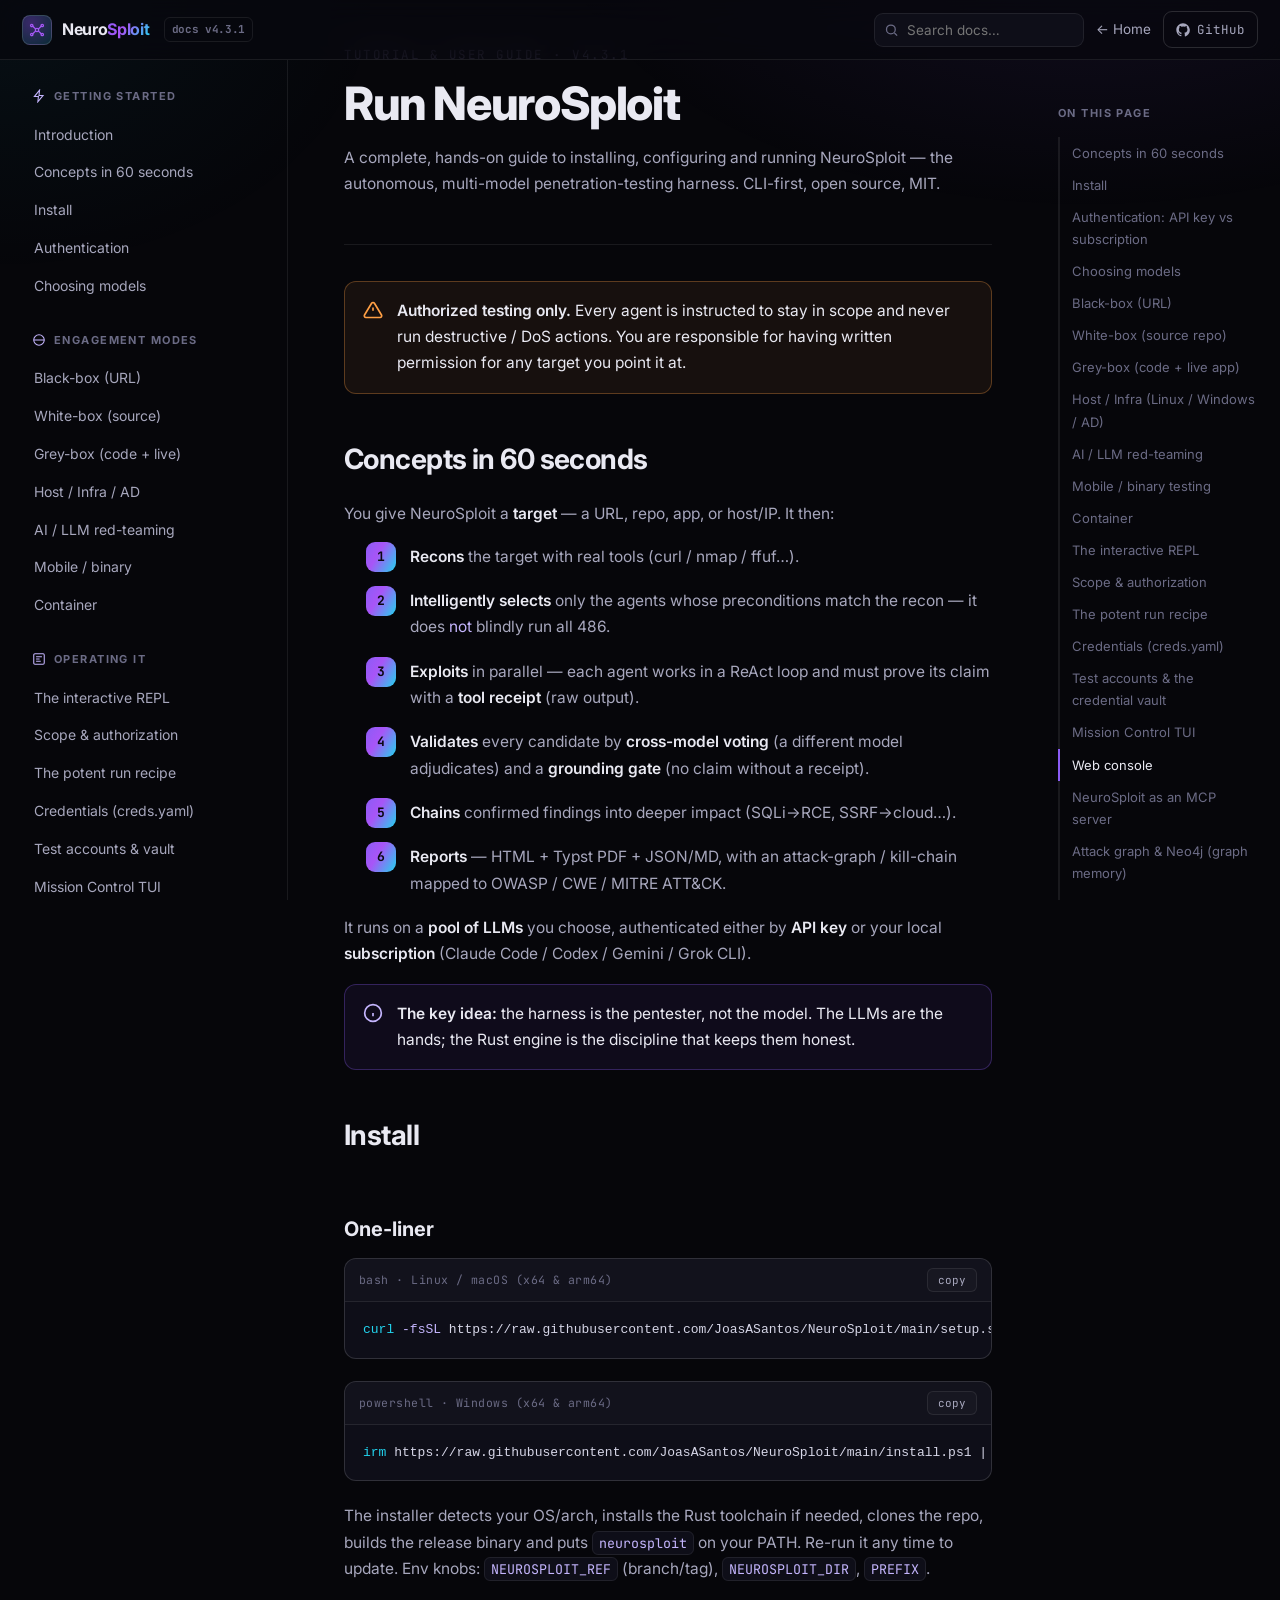
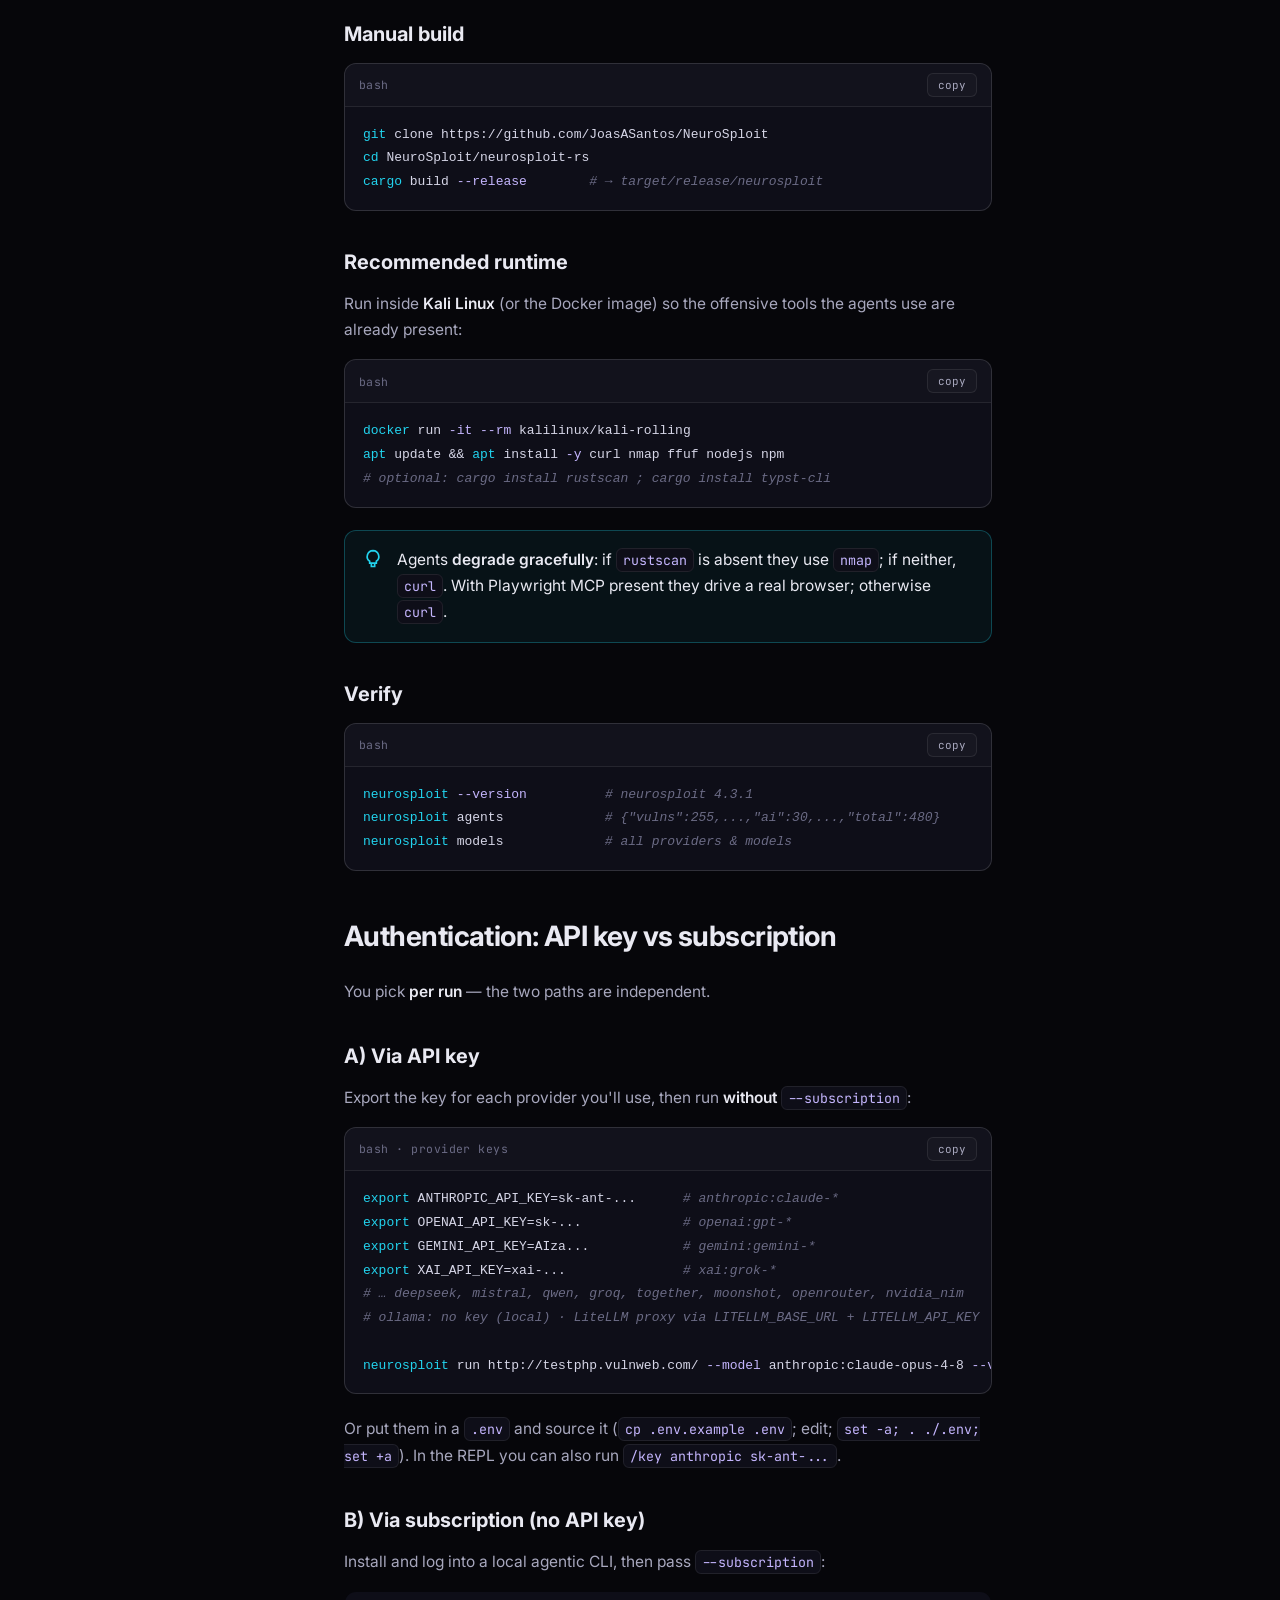
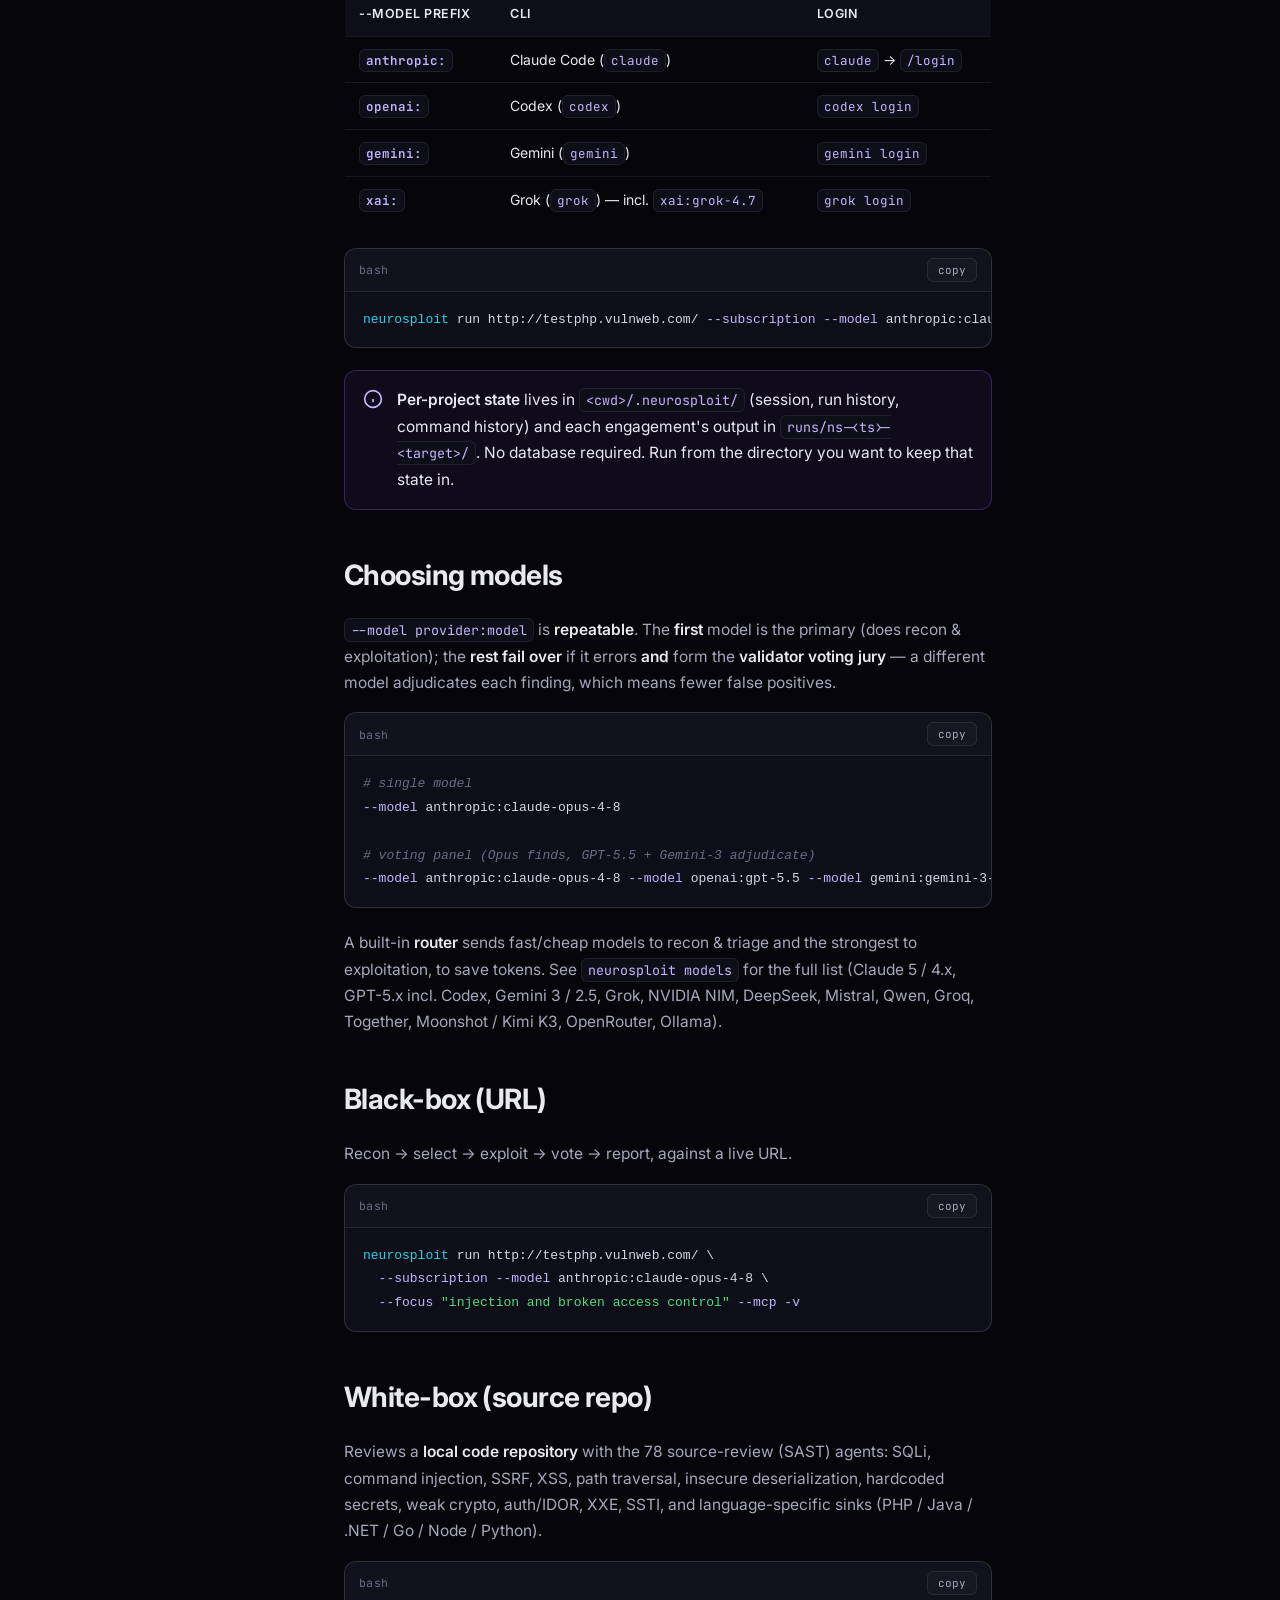
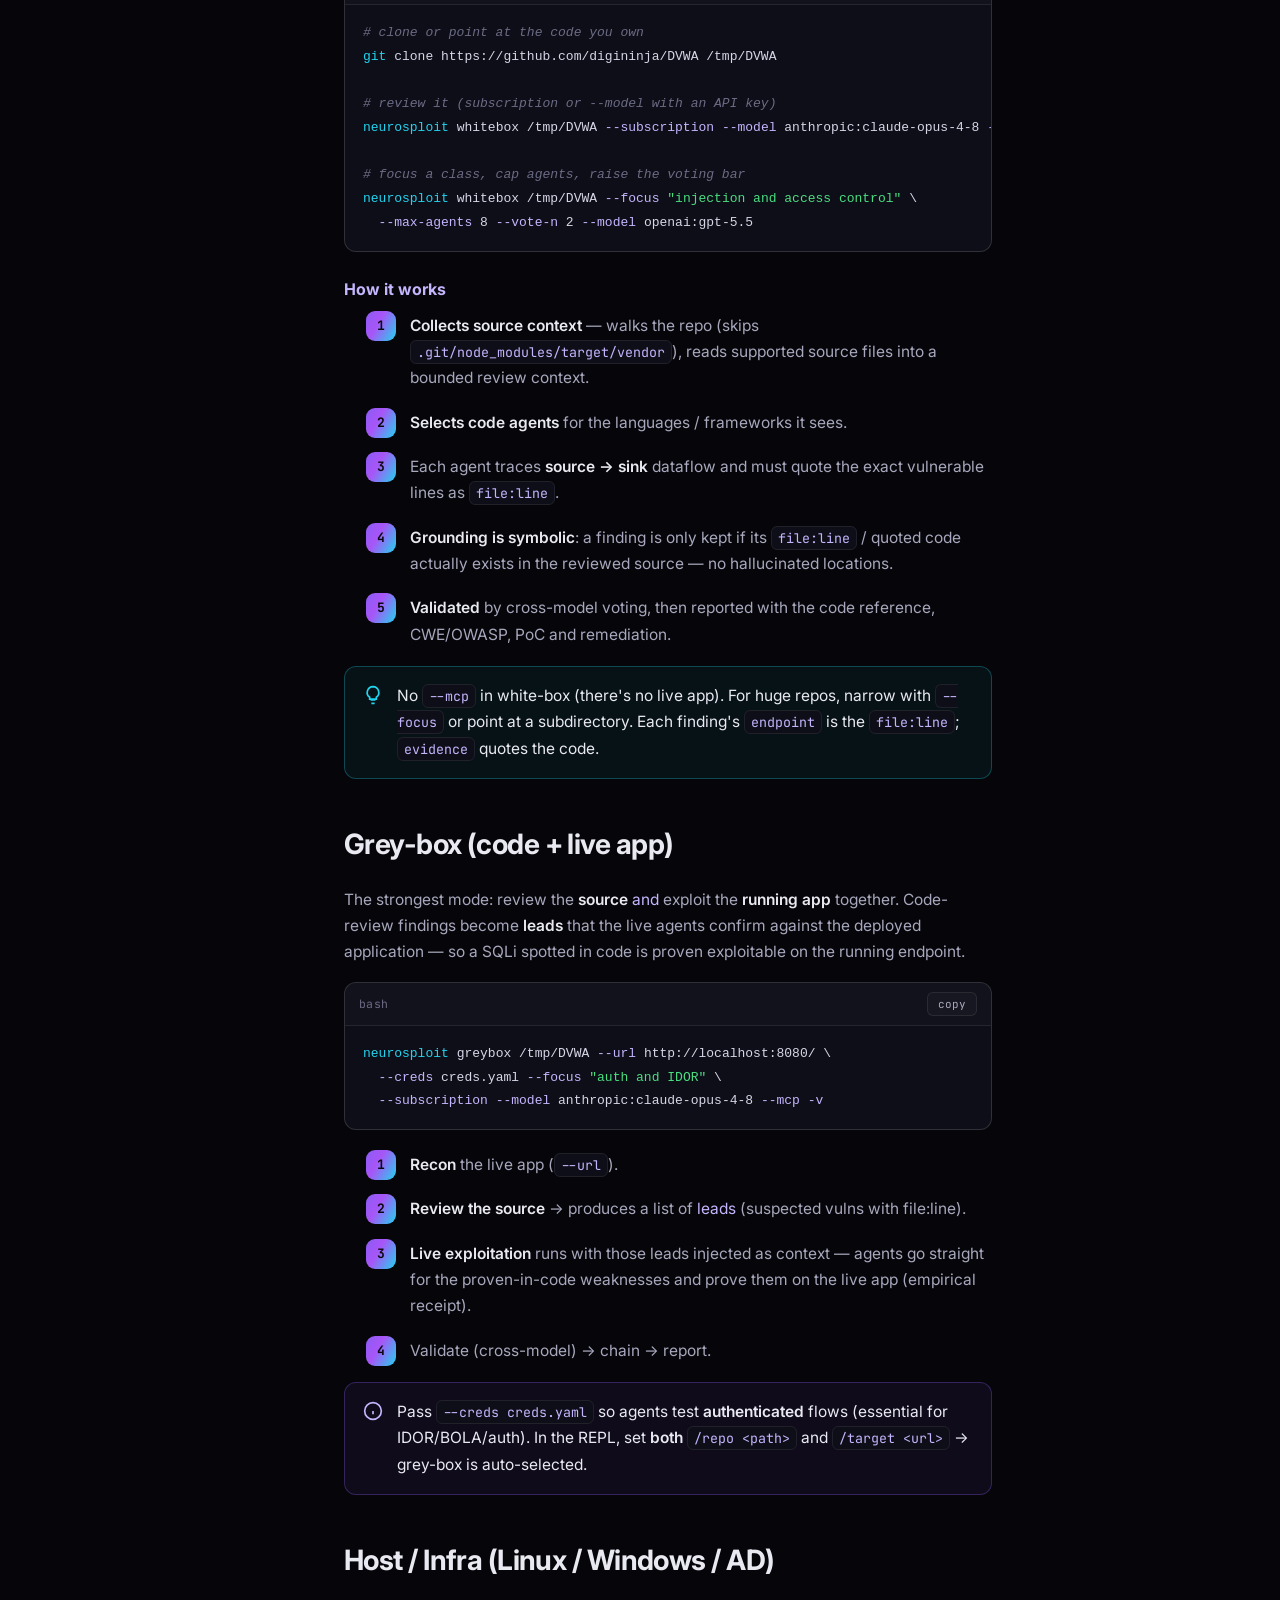
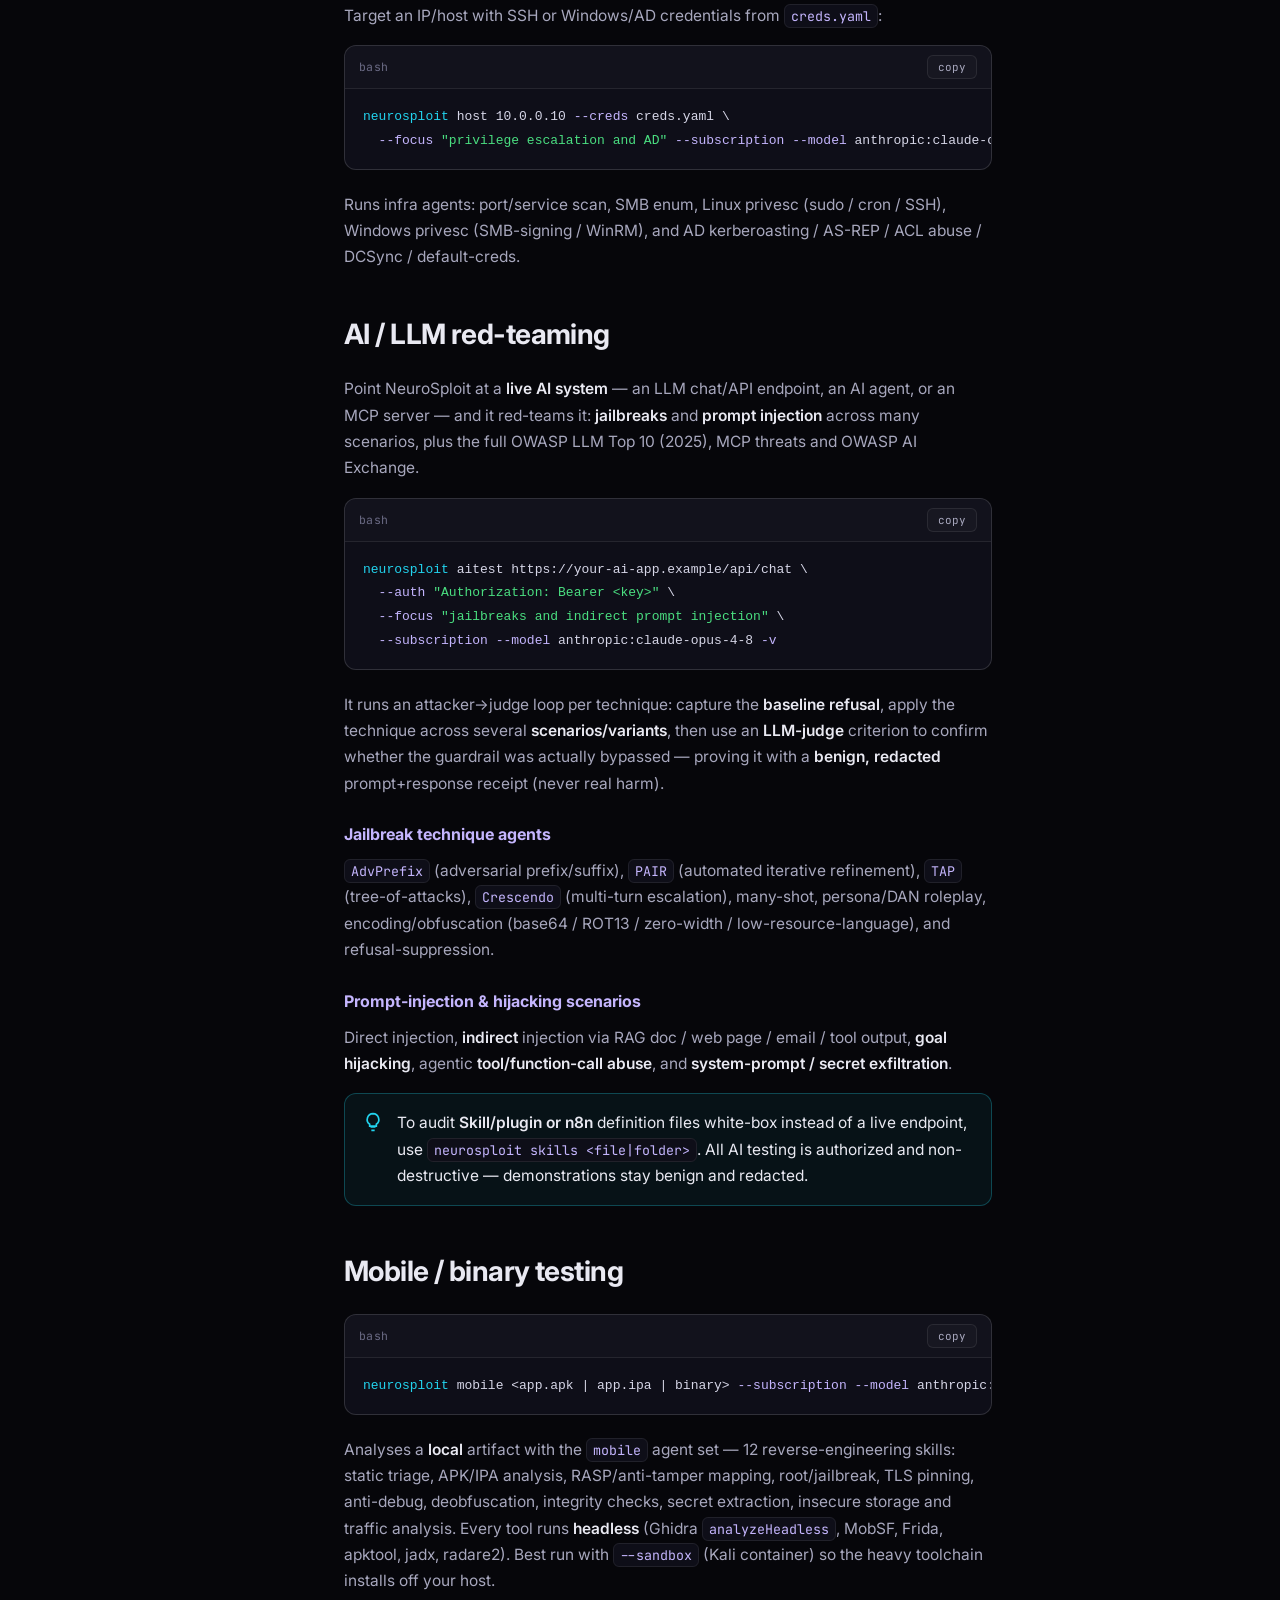
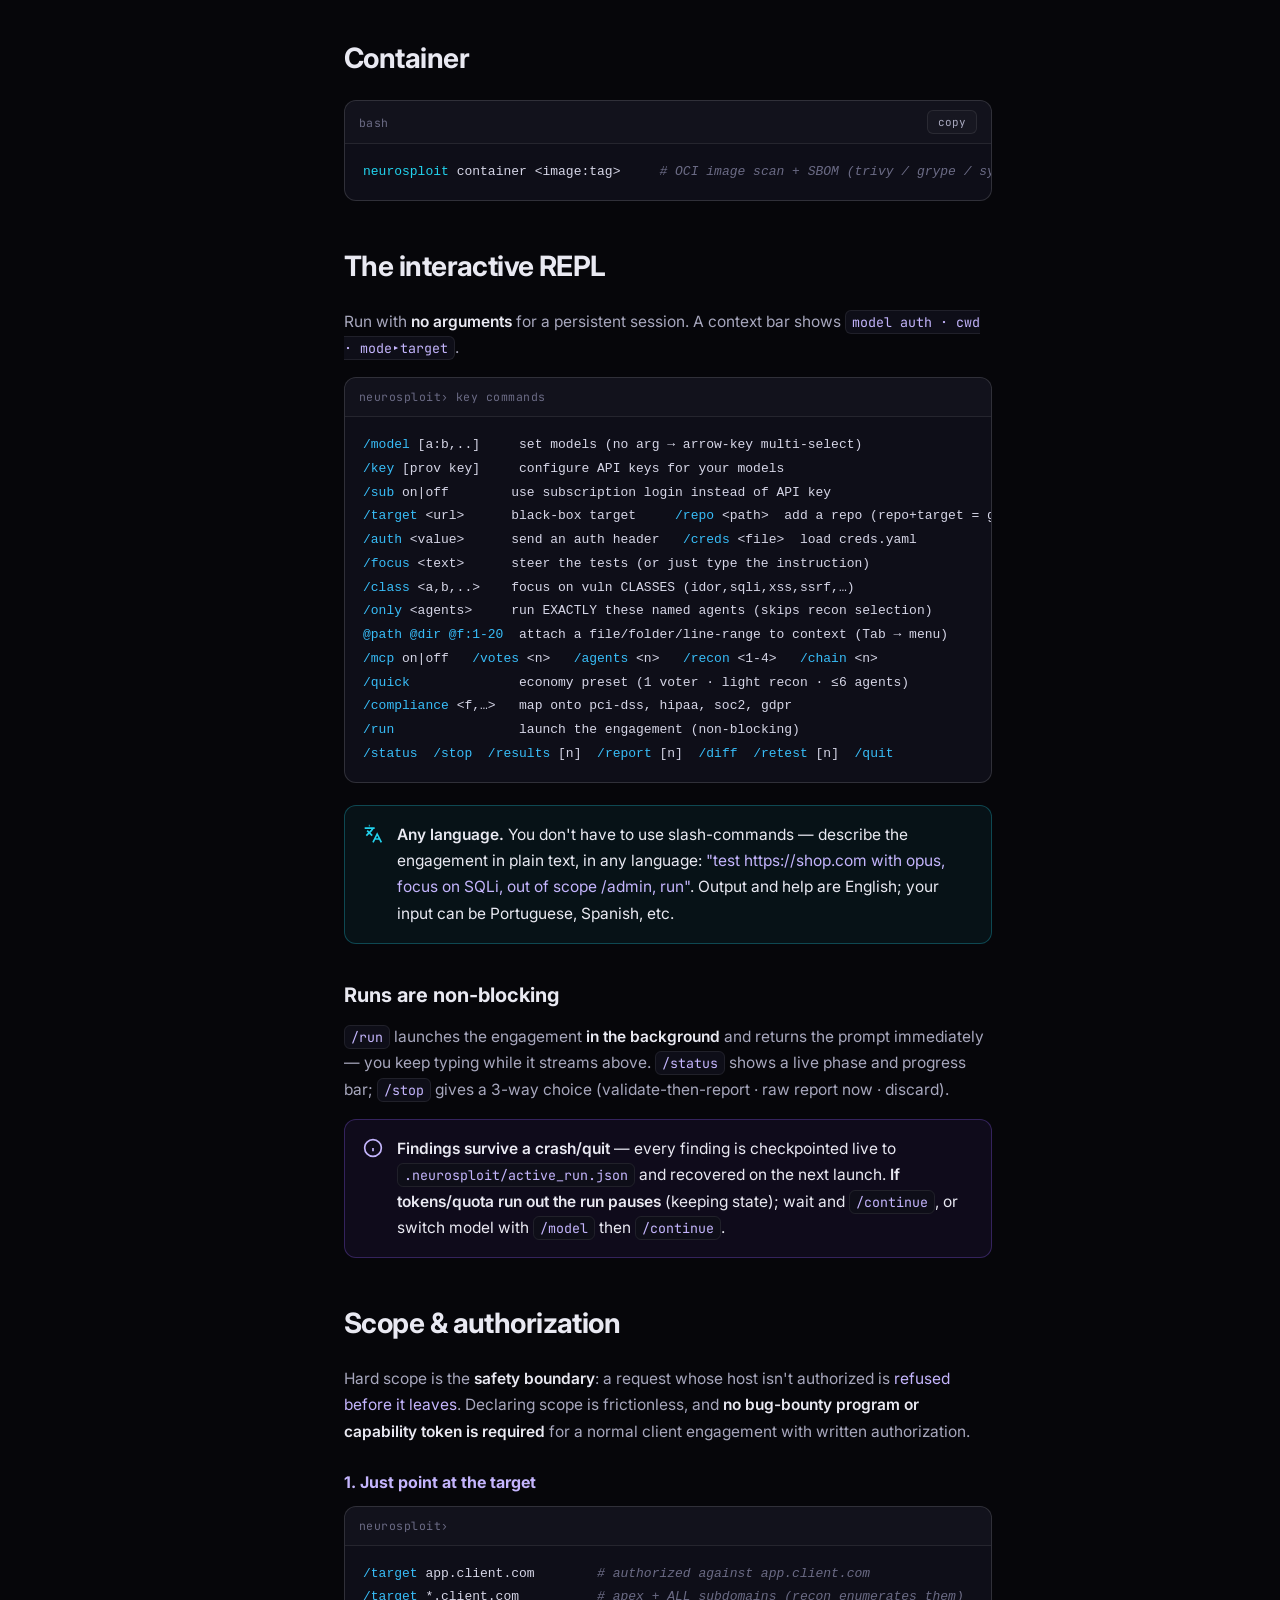
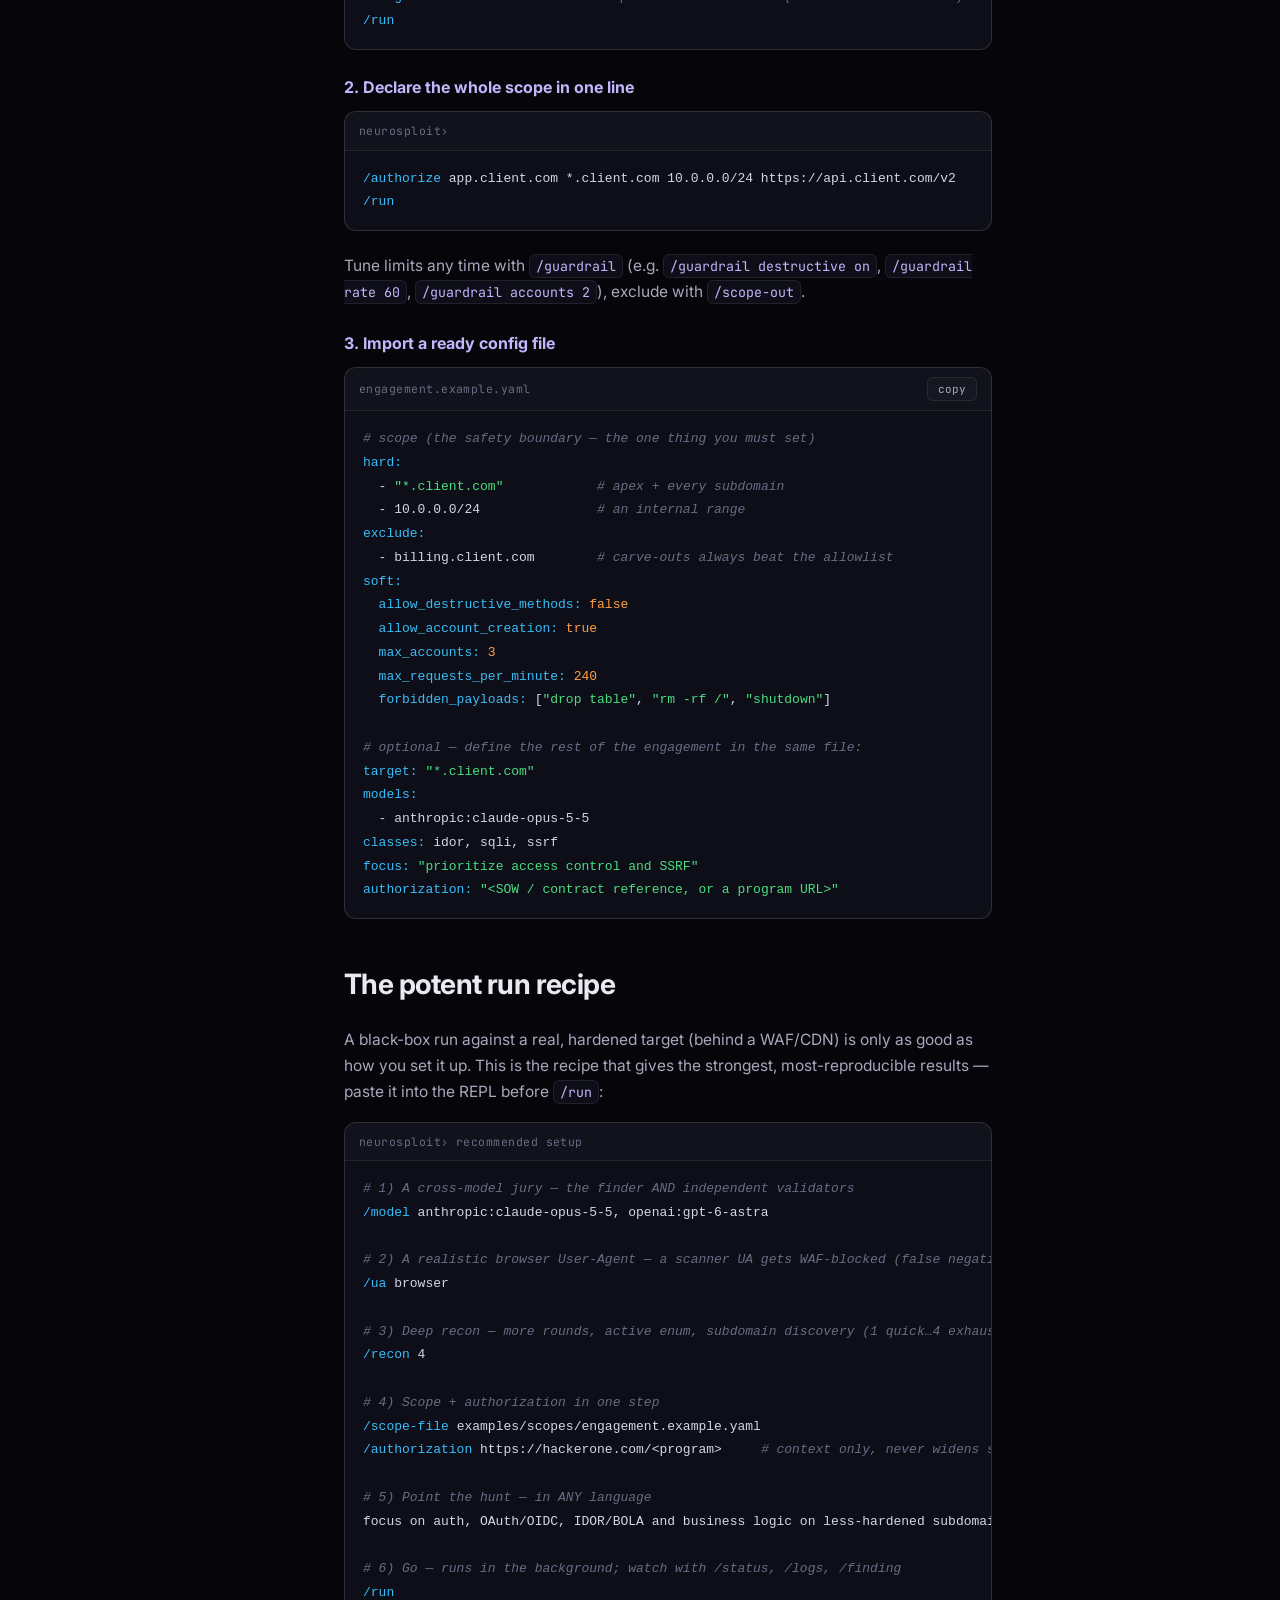
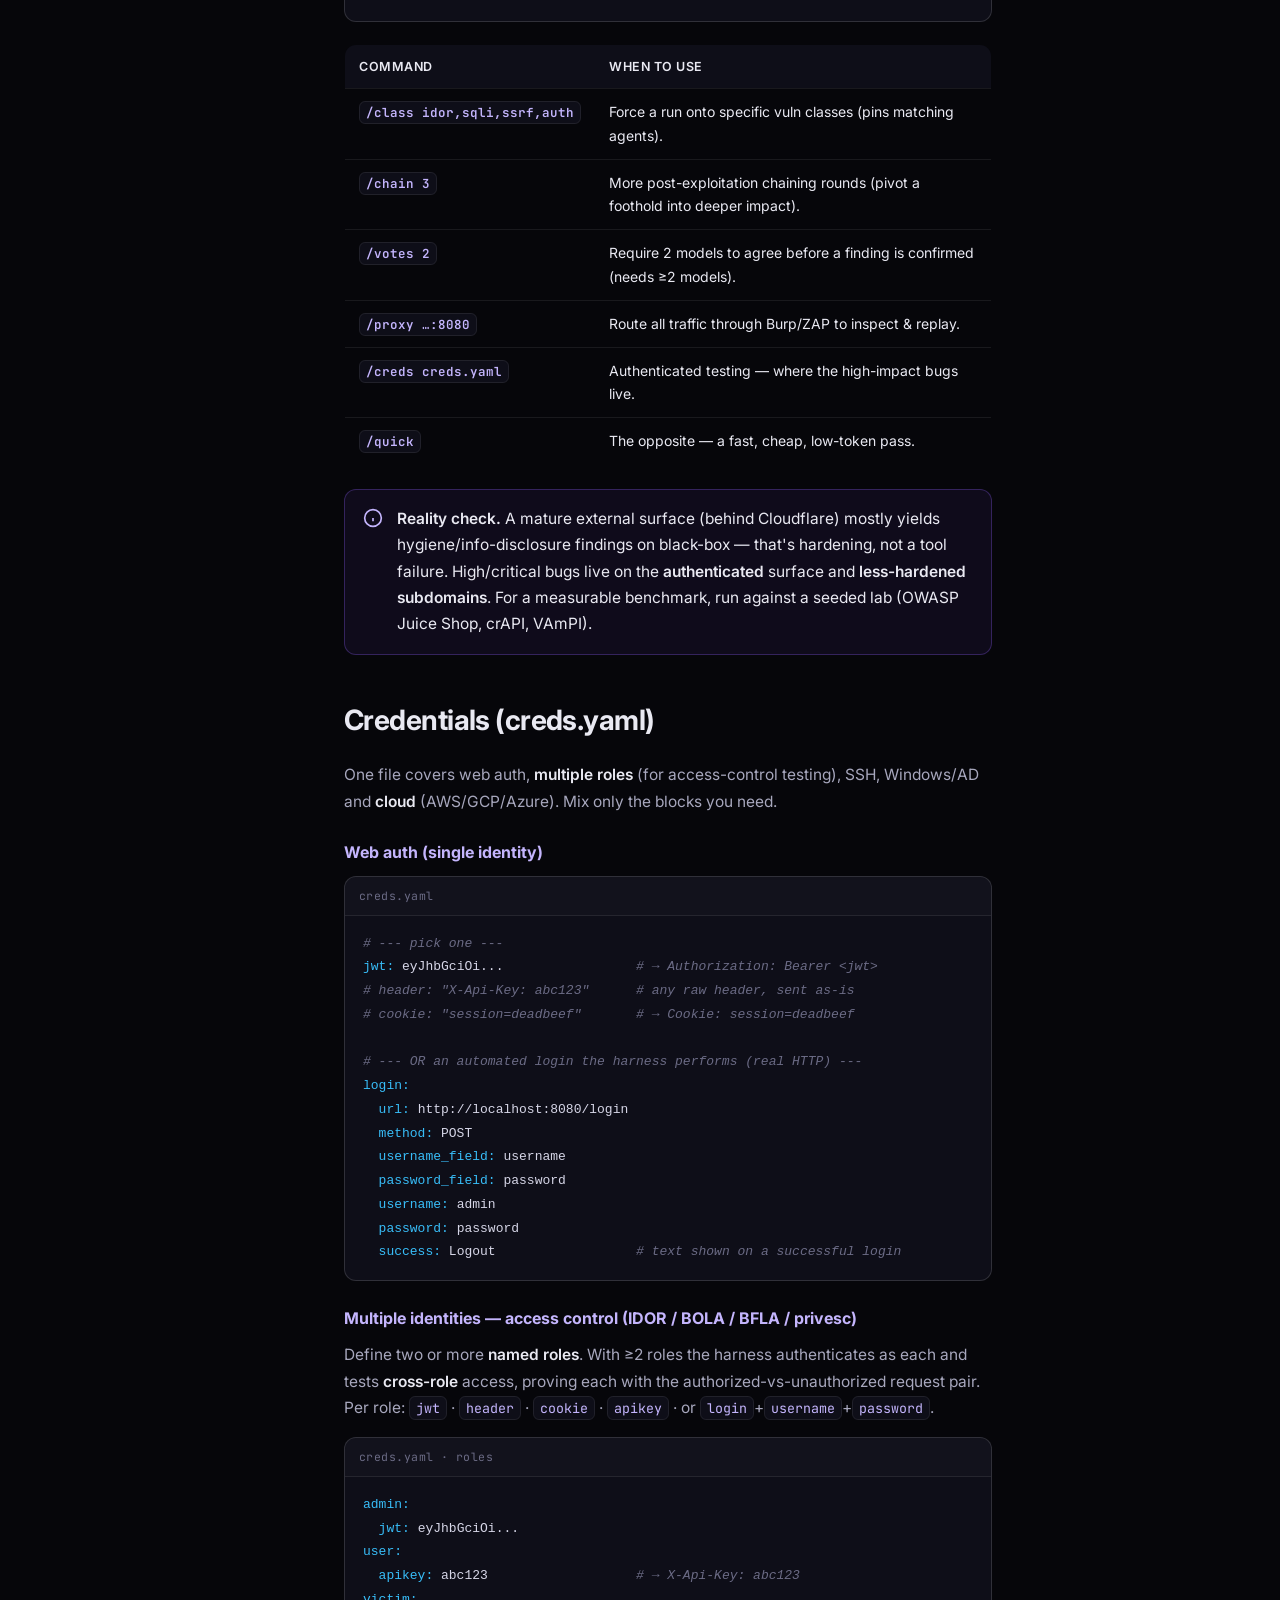
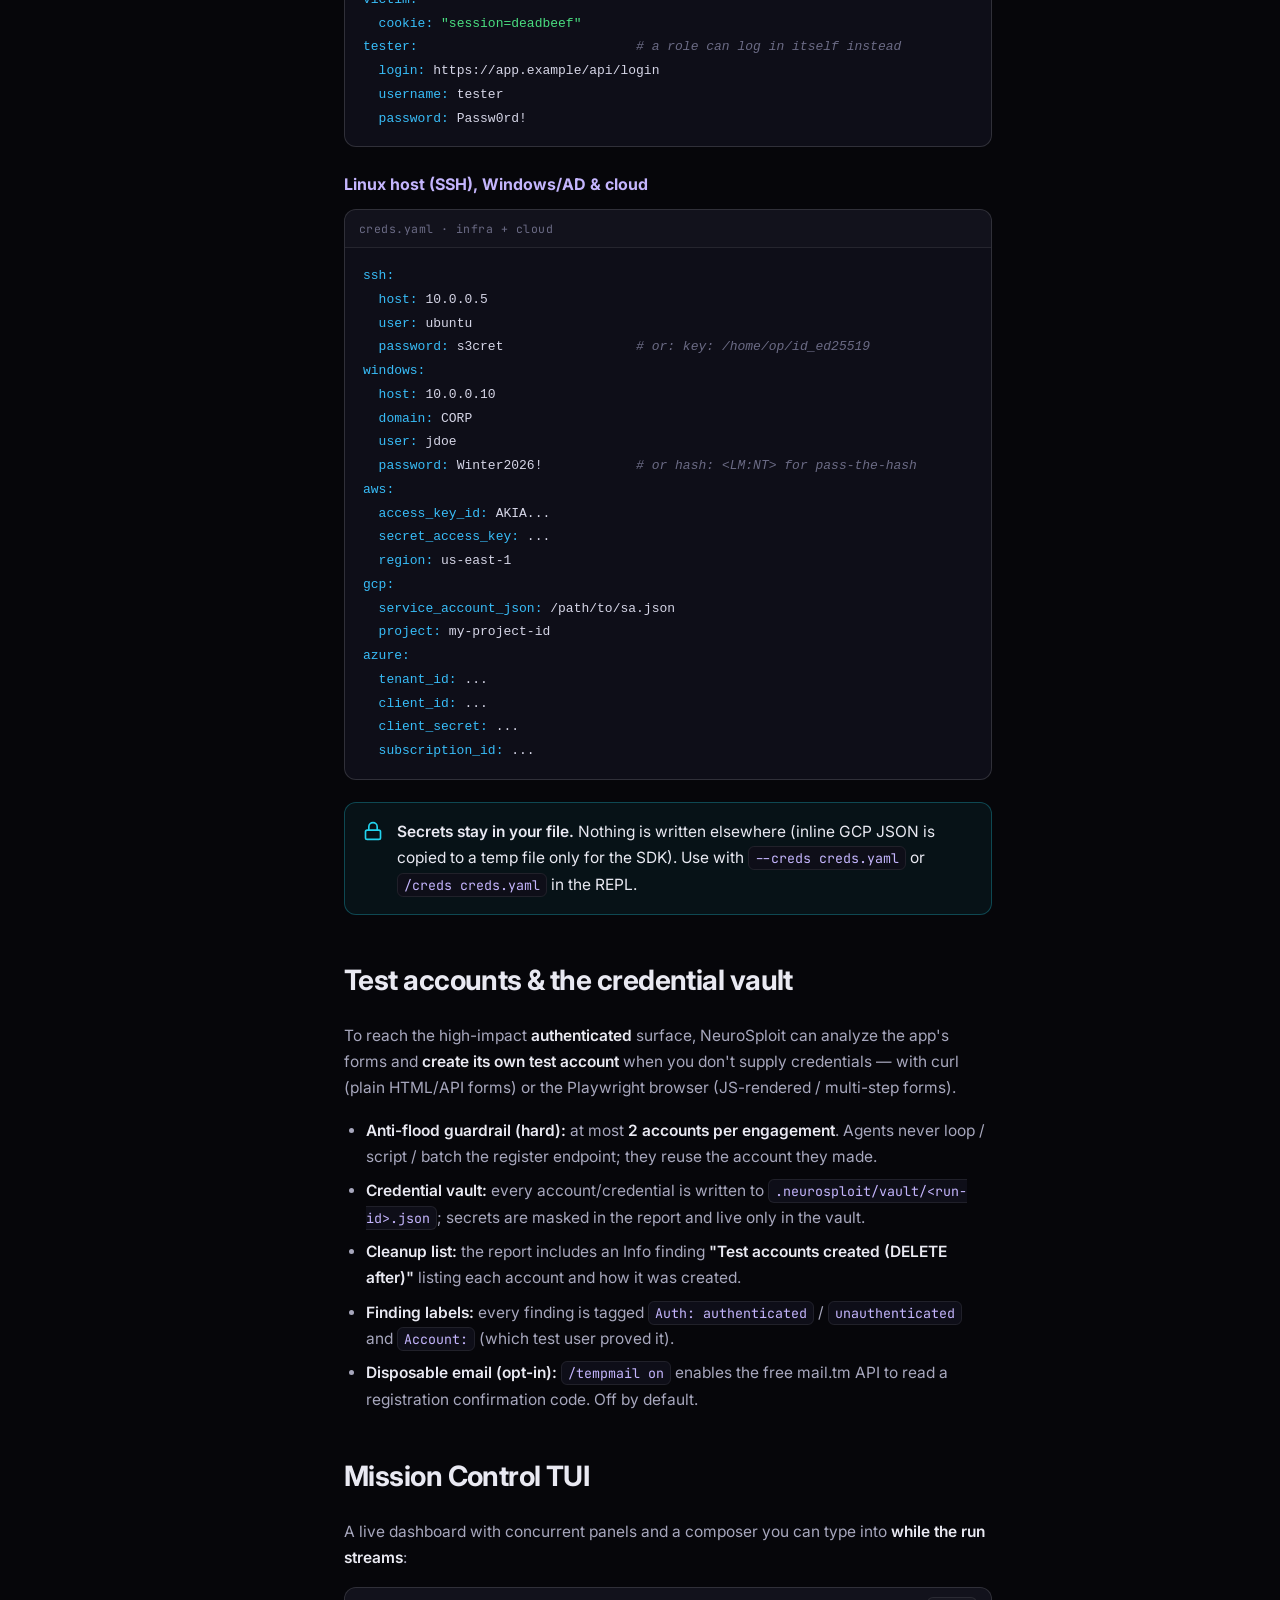
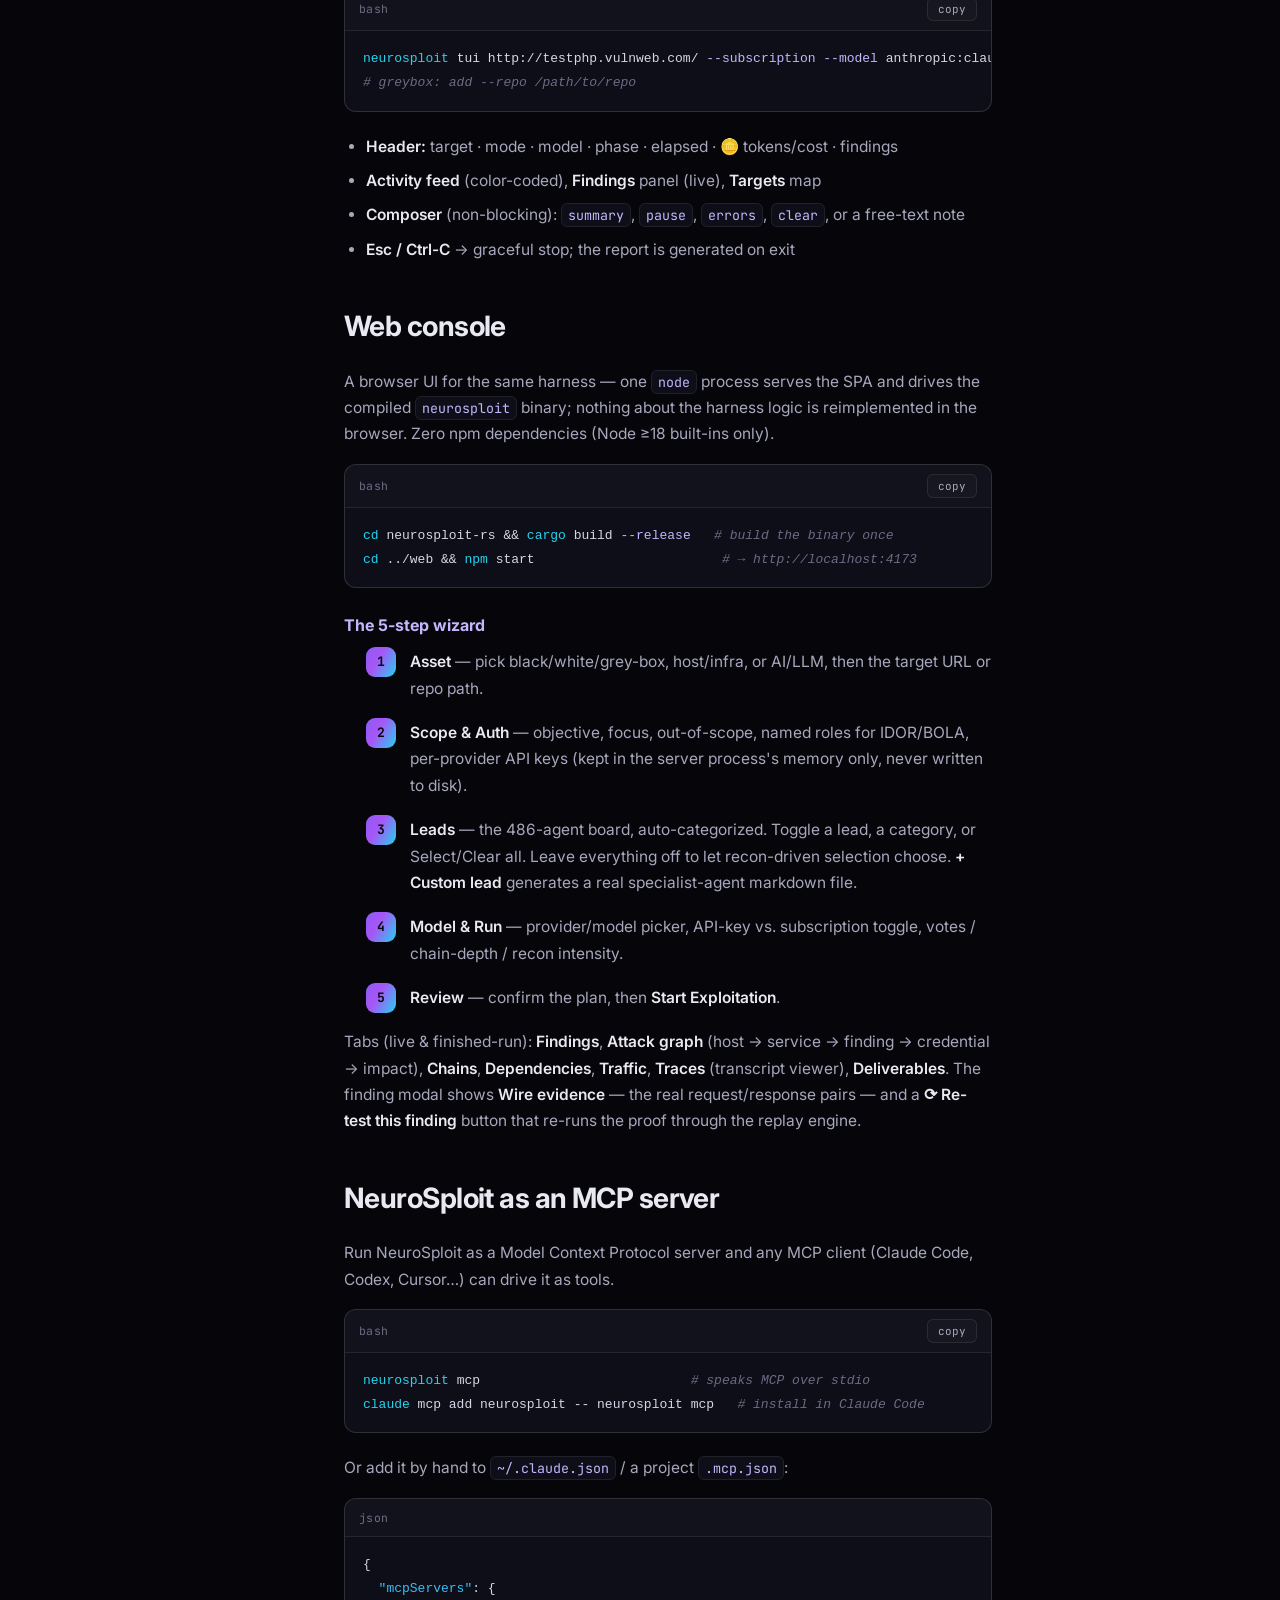
==== docs.html @ c35fa8fe "feat: NeuroSploit marketing site + full docs for GitHub Pages Animated landing page (neural-network " ====
<!doctype html>
<html lang="en">
<head>
<meta charset="utf-8" />
<meta name="viewport" content="width=device-width, initial-scale=1" />
<title>NeuroSploit Docs — Tutorial & User Guide</title>
<meta name="description" content="The complete, hands-on guide to installing, configuring and running NeuroSploit — the autonomous, multi-model penetration-testing harness. Auth, modes, scope, the REPL, attack graph, web console and full command reference." />
<meta name="theme-color" content="#06060a" />
<link rel="icon" href="assets/favicon.svg" type="image/svg+xml" />
<link rel="preconnect" href="https://fonts.googleapis.com" />
<link rel="preconnect" href="https://fonts.gstatic.com" crossorigin />
<link rel="stylesheet" href="https://fonts.googleapis.com/css2?family=Inter:wght@400;500;600;700;800&family=JetBrains+Mono:wght@400;500;600;700&display=swap" />
<link rel="stylesheet" href="assets/css/docs.css" />
</head>
<body>

<!-- ============ TOP BAR ============ -->
<header class="topbar">
  <div style="display:flex;align-items:center;gap:14px">
    <button class="burger" id="burger" aria-label="Menu"><span></span><span></span><span></span></button>
    <a class="brand" href="index.html">
      <span class="logo"><svg viewBox="0 0 24 24" fill="none" stroke="url(#g)" stroke-width="1.7" stroke-linecap="round" stroke-linejoin="round"><defs><linearGradient id="g" x1="0" y1="0" x2="24" y2="24"><stop offset="0" stop-color="#a855f7"/><stop offset="1" stop-color="#22d3ee"/></linearGradient></defs><circle cx="12" cy="12" r="2.3"/><circle cx="5" cy="6" r="1.6"/><circle cx="19" cy="6" r="1.6"/><circle cx="5" cy="18" r="1.6"/><circle cx="19" cy="18" r="1.6"/><path d="M6.4 7 10 10.5M17.6 7 14 10.5M6.4 17 10 13.5M17.6 17 14 13.5"/></svg></span>
      <span>Neuro<b>Sploit</b></span>
      <span class="doctag">docs v4.3.1</span>
    </a>
  </div>
  <div class="topbar-right">
    <div class="doc-search">
      <svg viewBox="0 0 24 24" fill="none" stroke="currentColor" stroke-width="2"><circle cx="11" cy="11" r="7"/><path d="m21 21-4.3-4.3"/></svg>
      <input type="search" id="docSearch" placeholder="Search docs…" autocomplete="off" />
    </div>
    <a class="site-link label-hide" href="index.html">← Home</a>
    <a class="gh" href="https://github.com/JoasASantos/NeuroSploit" target="_blank" rel="noopener">
      <svg viewBox="0 0 24 24" fill="currentColor"><path d="M12 .5C5.7.5.5 5.7.5 12c0 5.1 3.3 9.4 7.9 10.9.6.1.8-.3.8-.6v-2c-3.2.7-3.9-1.5-3.9-1.5-.5-1.3-1.3-1.7-1.3-1.7-1.1-.7.1-.7.1-.7 1.2.1 1.8 1.2 1.8 1.2 1 1.8 2.8 1.3 3.5 1 .1-.8.4-1.3.8-1.6-2.6-.3-5.3-1.3-5.3-5.7 0-1.3.5-2.3 1.2-3.1-.1-.3-.5-1.5.1-3.1 0 0 1-.3 3.3 1.2a11.5 11.5 0 0 1 6 0C17.3 4.7 18.3 5 18.3 5c.6 1.6.2 2.8.1 3.1.8.8 1.2 1.8 1.2 3.1 0 4.4-2.7 5.4-5.3 5.7.4.4.8 1.1.8 2.2v3.3c0 .3.2.7.8.6 4.6-1.5 7.9-5.8 7.9-10.9C23.5 5.7 18.3.5 12 .5z"/></svg>
      GitHub
    </a>
  </div>
</header>

<div class="scrim" id="scrim"></div>

<div class="shell">

  <!-- ============ SIDEBAR ============ -->
  <aside class="sidebar" id="sidebar">
    <nav>
      <div class="nav-group">
        <p class="grp-title"><svg viewBox="0 0 24 24" fill="none" stroke="currentColor" stroke-width="1.8"><path d="m13 2-9 11h7l-1 9 9-11h-7l1-9z"/></svg>Getting started</p>
        <a href="#intro">Introduction</a>
        <a href="#concepts">Concepts in 60 seconds</a>
        <a href="#install">Install</a>
        <a href="#auth">Authentication</a>
        <a href="#models">Choosing models</a>
      </div>
      <div class="nav-group">
        <p class="grp-title"><svg viewBox="0 0 24 24" fill="none" stroke="currentColor" stroke-width="1.8"><circle cx="12" cy="12" r="9"/><path d="M3 12h18"/></svg>Engagement modes</p>
        <a href="#blackbox">Black-box (URL)</a>
        <a href="#whitebox">White-box (source)</a>
        <a href="#greybox">Grey-box (code + live)</a>
        <a href="#host">Host / Infra / AD</a>
        <a href="#ai">AI / LLM red-teaming</a>
        <a href="#mobile">Mobile / binary</a>
        <a href="#container">Container</a>
      </div>
      <div class="nav-group">
        <p class="grp-title"><svg viewBox="0 0 24 24" fill="none" stroke="currentColor" stroke-width="1.8"><rect x="3" y="3" width="18" height="18" rx="2"/><path d="M7 8h10M7 12h6M7 16h8"/></svg>Operating it</p>
        <a href="#repl">The interactive REPL</a>
        <a href="#scope">Scope &amp; authorization</a>
        <a href="#potent">The potent run recipe</a>
        <a href="#creds">Credentials (creds.yaml)</a>
        <a href="#accounts">Test accounts &amp; vault</a>
        <a href="#tui">Mission Control TUI</a>
        <a href="#web-console">Web console</a>
        <a href="#mcp">MCP server</a>
      </div>
      <div class="nav-group">
        <p class="grp-title"><svg viewBox="0 0 24 24" fill="none" stroke="currentColor" stroke-width="1.8"><circle cx="12" cy="12" r="3"/><circle cx="5" cy="6" r="1.6"/><circle cx="19" cy="6" r="1.6"/><path d="M6.4 7 10 10.5M17.6 7 14 10.5"/></svg>Internals</p>
        <a href="#graph">Attack graph &amp; Neo4j</a>
        <a href="#wire">Wire-bound evidence</a>
        <a href="#decide">How it decides</a>
        <a href="#agents">The agent library</a>
        <a href="#assurance">Assurance &amp; authorization</a>
      </div>
      <div class="nav-group">
        <p class="grp-title"><svg viewBox="0 0 24 24" fill="none" stroke="currentColor" stroke-width="1.8"><path d="M14 2H6a2 2 0 0 0-2 2v16a2 2 0 0 0 2 2h12a2 2 0 0 0 2-2V8z"/><path d="M14 2v6h6"/></svg>Reference</p>
        <a href="#outputs">Outputs &amp; artifacts</a>
        <a href="#troubleshoot">Tips &amp; troubleshooting</a>
        <a href="#reference">Command &amp; flag reference</a>
      </div>
    </nav>
  </aside>

  <!-- ============ CONTENT ============ -->
  <main class="content" id="content">

    <div class="doc-hero" id="intro">
      <p class="kicker">Tutorial &amp; User Guide · v4.3.1</p>
      <h1>Run NeuroSploit</h1>
      <p>A complete, hands-on guide to installing, configuring and running NeuroSploit — the autonomous, multi-model penetration-testing harness. CLI-first, open source, MIT.</p>
    </div>

    <div class="callout warn">
      <svg class="ic" viewBox="0 0 24 24" fill="none" stroke="currentColor" stroke-width="2"><path d="M12 9v4M12 17h.01"/><path d="M10.3 3.9 1.8 18a2 2 0 0 0 1.7 3h17a2 2 0 0 0 1.7-3L13.7 3.9a2 2 0 0 0-3.4 0z"/></svg>
      <p><strong>Authorized testing only.</strong> Every agent is instructed to stay in scope and never run destructive / DoS actions. You are responsible for having written permission for any target you point it at.</p>
    </div>

    <!-- CONCEPTS -->
    <section id="concepts">
      <h2 class="anchor-h">Concepts in 60 seconds <a class="hash" href="#concepts">#</a></h2>
      <p>You give NeuroSploit a <strong>target</strong> — a URL, repo, app, or host/IP. It then:</p>
      <ol class="steps">
        <li><strong>Recons</strong> the target with real tools (curl / nmap / ffuf…).</li>
        <li><strong>Intelligently selects</strong> only the agents whose preconditions match the recon — it does <em>not</em> blindly run all 486.</li>
        <li><strong>Exploits</strong> in parallel — each agent works in a ReAct loop and must prove its claim with a <strong>tool receipt</strong> (raw output).</li>
        <li><strong>Validates</strong> every candidate by <strong>cross-model voting</strong> (a different model adjudicates) and a <strong>grounding gate</strong> (no claim without a receipt).</li>
        <li><strong>Chains</strong> confirmed findings into deeper impact (SQLi→RCE, SSRF→cloud…).</li>
        <li><strong>Reports</strong> — HTML + Typst PDF + JSON/MD, with an attack-graph / kill-chain mapped to OWASP / CWE / MITRE ATT&amp;CK.</li>
      </ol>
      <p>It runs on a <strong>pool of LLMs</strong> you choose, authenticated either by <strong>API key</strong> or your local <strong>subscription</strong> (Claude Code / Codex / Gemini / Grok CLI).</p>
      <div class="callout note">
        <svg class="ic" viewBox="0 0 24 24" fill="none" stroke="currentColor" stroke-width="2"><circle cx="12" cy="12" r="10"/><path d="M12 16v-4M12 8h.01"/></svg>
        <p><strong>The key idea:</strong> the harness is the pentester, not the model. The LLMs are the hands; the Rust engine is the discipline that keeps them honest.</p>
      </div>
    </section>

    <!-- INSTALL -->
    <section id="install">
      <h2 class="anchor-h">Install <a class="hash" href="#install">#</a></h2>
      <h3>One-liner</h3>
      <div class="codeblock">
        <div class="cb-bar"><span class="lang">bash · Linux / macOS (x64 &amp; arm64)</span><button class="copy-btn" data-copy="curl -fsSL https://raw.githubusercontent.com/JoasASantos/NeuroSploit/main/setup.sh | bash">copy</button></div>
        <pre><code><span class="tok-cmd">curl</span> <span class="tok-flag">-fsSL</span> https://raw.githubusercontent.com/JoasASantos/NeuroSploit/main/setup.sh | <span class="tok-cmd">bash</span></code></pre>
      </div>
      <div class="codeblock">
        <div class="cb-bar"><span class="lang">powershell · Windows (x64 &amp; arm64)</span><button class="copy-btn" data-copy="irm https://raw.githubusercontent.com/JoasASantos/NeuroSploit/main/install.ps1 | iex">copy</button></div>
        <pre><code><span class="tok-cmd">irm</span> https://raw.githubusercontent.com/JoasASantos/NeuroSploit/main/install.ps1 | <span class="tok-cmd">iex</span></code></pre>
      </div>
      <p>The installer detects your OS/arch, installs the Rust toolchain if needed, clones the repo, builds the release binary and puts <code>neurosploit</code> on your PATH. Re-run it any time to update. Env knobs: <code>NEUROSPLOIT_REF</code> (branch/tag), <code>NEUROSPLOIT_DIR</code>, <code>PREFIX</code>.</p>

      <h3>Manual build</h3>
      <div class="codeblock">
        <div class="cb-bar"><span class="lang">bash</span><button class="copy-btn" data-copy="git clone https://github.com/JoasASantos/NeuroSploit && cd NeuroSploit/neurosploit-rs && cargo build --release">copy</button></div>
        <pre><code><span class="tok-cmd">git</span> clone https://github.com/JoasASantos/NeuroSploit
<span class="tok-cmd">cd</span> NeuroSploit/neurosploit-rs
<span class="tok-cmd">cargo</span> build <span class="tok-flag">--release</span>        <span class="tok-comment"># → target/release/neurosploit</span></code></pre>
      </div>

      <h3>Recommended runtime</h3>
      <p>Run inside <strong>Kali Linux</strong> (or the Docker image) so the offensive tools the agents use are already present:</p>
      <div class="codeblock">
        <div class="cb-bar"><span class="lang">bash</span><button class="copy-btn" data-copy="docker run -it --rm kalilinux/kali-rolling">copy</button></div>
        <pre><code><span class="tok-cmd">docker</span> run <span class="tok-flag">-it --rm</span> kalilinux/kali-rolling
<span class="tok-cmd">apt</span> update &amp;&amp; <span class="tok-cmd">apt</span> install <span class="tok-flag">-y</span> curl nmap ffuf nodejs npm
<span class="tok-comment"># optional: cargo install rustscan ; cargo install typst-cli</span></code></pre>
      </div>
      <div class="callout tip">
        <svg class="ic" viewBox="0 0 24 24" fill="none" stroke="currentColor" stroke-width="2"><path d="M12 2a7 7 0 0 0-4 12.7V17h8v-2.3A7 7 0 0 0 12 2zM9 21h6M10 17v4M14 17v4"/></svg>
        <p>Agents <strong>degrade gracefully</strong>: if <code>rustscan</code> is absent they use <code>nmap</code>; if neither, <code>curl</code>. With Playwright MCP present they drive a real browser; otherwise <code>curl</code>.</p>
      </div>

      <h3>Verify</h3>
      <div class="codeblock">
        <div class="cb-bar"><span class="lang">bash</span><button class="copy-btn" data-copy="neurosploit --version">copy</button></div>
        <pre><code><span class="tok-cmd">neurosploit</span> <span class="tok-flag">--version</span>          <span class="tok-comment"># neurosploit 4.3.1</span>
<span class="tok-cmd">neurosploit</span> agents             <span class="tok-comment"># {"vulns":255,...,"ai":30,...,"total":480}</span>
<span class="tok-cmd">neurosploit</span> models             <span class="tok-comment"># all providers &amp; models</span></code></pre>
      </div>
    </section>

    <!-- AUTH -->
    <section id="auth">
      <h2 class="anchor-h">Authentication: API key vs subscription <a class="hash" href="#auth">#</a></h2>
      <p>You pick <strong>per run</strong> — the two paths are independent.</p>

      <h3>A) Via API key</h3>
      <p>Export the key for each provider you'll use, then run <strong>without</strong> <code>--subscription</code>:</p>
      <div class="codeblock">
        <div class="cb-bar"><span class="lang">bash · provider keys</span><button class="copy-btn" data-copy="export ANTHROPIC_API_KEY=sk-ant-...">copy</button></div>
<pre><code><span class="tok-cmd">export</span> ANTHROPIC_API_KEY=sk-ant-...      <span class="tok-comment"># anthropic:claude-*</span>
<span class="tok-cmd">export</span> OPENAI_API_KEY=sk-...             <span class="tok-comment"># openai:gpt-*</span>
<span class="tok-cmd">export</span> GEMINI_API_KEY=AIza...            <span class="tok-comment"># gemini:gemini-*</span>
<span class="tok-cmd">export</span> XAI_API_KEY=xai-...               <span class="tok-comment"># xai:grok-*</span>
<span class="tok-comment"># … deepseek, mistral, qwen, groq, together, moonshot, openrouter, nvidia_nim</span>
<span class="tok-comment"># ollama: no key (local) · LiteLLM proxy via LITELLM_BASE_URL + LITELLM_API_KEY</span>

<span class="tok-cmd">neurosploit</span> run http://testphp.vulnweb.com/ <span class="tok-flag">--model</span> anthropic:claude-opus-4-8 <span class="tok-flag">--vote-n</span> 3 <span class="tok-flag">-v</span></code></pre>
      </div>
      <p>Or put them in a <code>.env</code> and source it (<code>cp .env.example .env</code>; edit; <code>set -a; . ./.env; set +a</code>). In the REPL you can also run <code>/key anthropic sk-ant-...</code>.</p>

      <h3>B) Via subscription (no API key)</h3>
      <p>Install and log into a local agentic CLI, then pass <code>--subscription</code>:</p>
      <table class="doc-table">
        <thead><tr><th>--model prefix</th><th>CLI</th><th>Login</th></tr></thead>
        <tbody>
          <tr><td><code>anthropic:</code></td><td>Claude Code (<code>claude</code>)</td><td><code>claude</code> → <code>/login</code></td></tr>
          <tr><td><code>openai:</code></td><td>Codex (<code>codex</code>)</td><td><code>codex login</code></td></tr>
          <tr><td><code>gemini:</code></td><td>Gemini (<code>gemini</code>)</td><td><code>gemini login</code></td></tr>
          <tr><td><code>xai:</code></td><td>Grok (<code>grok</code>) — incl. <code>xai:grok-4.7</code></td><td><code>grok login</code></td></tr>
        </tbody>
      </table>
      <div class="codeblock">
        <div class="cb-bar"><span class="lang">bash</span><button class="copy-btn" data-copy="neurosploit run http://testphp.vulnweb.com/ --subscription --model anthropic:claude-opus-4-8 --mcp -v">copy</button></div>
        <pre><code><span class="tok-cmd">neurosploit</span> run http://testphp.vulnweb.com/ <span class="tok-flag">--subscription</span> <span class="tok-flag">--model</span> anthropic:claude-opus-4-8 <span class="tok-flag">--mcp</span> <span class="tok-flag">-v</span></code></pre>
      </div>
      <div class="callout note">
        <svg class="ic" viewBox="0 0 24 24" fill="none" stroke="currentColor" stroke-width="2"><circle cx="12" cy="12" r="10"/><path d="M12 16v-4M12 8h.01"/></svg>
        <p><strong>Per-project state</strong> lives in <code>&lt;cwd&gt;/.neurosploit/</code> (session, run history, command history) and each engagement's output in <code>runs/ns-&lt;ts&gt;-&lt;target&gt;/</code>. No database required. Run from the directory you want to keep that state in.</p>
      </div>
    </section>

    <!-- MODELS -->
    <section id="models">
      <h2 class="anchor-h">Choosing models <a class="hash" href="#models">#</a></h2>
      <p><code>--model provider:model</code> is <strong>repeatable</strong>. The <strong>first</strong> model is the primary (does recon &amp; exploitation); the <strong>rest fail over</strong> if it errors <strong>and</strong> form the <strong>validator voting jury</strong> — a different model adjudicates each finding, which means fewer false positives.</p>
      <div class="codeblock">
        <div class="cb-bar"><span class="lang">bash</span><button class="copy-btn" data-copy="--model anthropic:claude-opus-4-8 --model openai:gpt-5.5 --model gemini:gemini-3-pro">copy</button></div>
<pre><code><span class="tok-comment"># single model</span>
<span class="tok-flag">--model</span> anthropic:claude-opus-4-8

<span class="tok-comment"># voting panel (Opus finds, GPT-5.5 + Gemini-3 adjudicate)</span>
<span class="tok-flag">--model</span> anthropic:claude-opus-4-8 <span class="tok-flag">--model</span> openai:gpt-5.5 <span class="tok-flag">--model</span> gemini:gemini-3-pro</code></pre>
      </div>
      <p>A built-in <strong>router</strong> sends fast/cheap models to recon &amp; triage and the strongest to exploitation, to save tokens. See <code>neurosploit models</code> for the full list (Claude 5 / 4.x, GPT-5.x incl. Codex, Gemini 3 / 2.5, Grok, NVIDIA NIM, DeepSeek, Mistral, Qwen, Groq, Together, Moonshot / Kimi K3, OpenRouter, Ollama).</p>
    </section>

    <!-- BLACKBOX -->
    <section id="blackbox">
      <h2 class="anchor-h">Black-box (URL) <a class="hash" href="#blackbox">#</a></h2>
      <p>Recon → select → exploit → vote → report, against a live URL.</p>
      <div class="codeblock">
        <div class="cb-bar"><span class="lang">bash</span><button class="copy-btn" data-copy='neurosploit run http://testphp.vulnweb.com/ --subscription --model anthropic:claude-opus-4-8 --focus "injection and broken access control" --mcp -v'>copy</button></div>
<pre><code><span class="tok-cmd">neurosploit</span> run http://testphp.vulnweb.com/ \
  <span class="tok-flag">--subscription</span> <span class="tok-flag">--model</span> anthropic:claude-opus-4-8 \
  <span class="tok-flag">--focus</span> <span class="tok-str">"injection and broken access control"</span> <span class="tok-flag">--mcp</span> <span class="tok-flag">-v</span></code></pre>
      </div>
    </section>

    <!-- WHITEBOX -->
    <section id="whitebox">
      <h2 class="anchor-h">White-box (source repo) <a class="hash" href="#whitebox">#</a></h2>
      <p>Reviews a <strong>local code repository</strong> with the 78 source-review (SAST) agents: SQLi, command injection, SSRF, XSS, path traversal, insecure deserialization, hardcoded secrets, weak crypto, auth/IDOR, XXE, SSTI, and language-specific sinks (PHP / Java / .NET / Go / Node / Python).</p>
      <div class="codeblock">
        <div class="cb-bar"><span class="lang">bash</span><button class="copy-btn" data-copy="neurosploit whitebox /tmp/DVWA --subscription --model anthropic:claude-opus-4-8 -v">copy</button></div>
<pre><code><span class="tok-comment"># clone or point at the code you own</span>
<span class="tok-cmd">git</span> clone https://github.com/digininja/DVWA /tmp/DVWA

<span class="tok-comment"># review it (subscription or --model with an API key)</span>
<span class="tok-cmd">neurosploit</span> whitebox /tmp/DVWA <span class="tok-flag">--subscription</span> <span class="tok-flag">--model</span> anthropic:claude-opus-4-8 <span class="tok-flag">-v</span>

<span class="tok-comment"># focus a class, cap agents, raise the voting bar</span>
<span class="tok-cmd">neurosploit</span> whitebox /tmp/DVWA <span class="tok-flag">--focus</span> <span class="tok-str">"injection and access control"</span> \
  <span class="tok-flag">--max-agents</span> 8 <span class="tok-flag">--vote-n</span> 2 <span class="tok-flag">--model</span> openai:gpt-5.5</code></pre>
      </div>
      <h4>How it works</h4>
      <ol class="steps">
        <li><strong>Collects source context</strong> — walks the repo (skips <code>.git/node_modules/target/vendor</code>), reads supported source files into a bounded review context.</li>
        <li><strong>Selects code agents</strong> for the languages / frameworks it sees.</li>
        <li>Each agent traces <strong>source → sink</strong> dataflow and must quote the exact vulnerable lines as <code>file:line</code>.</li>
        <li><strong>Grounding is symbolic</strong>: a finding is only kept if its <code>file:line</code> / quoted code actually exists in the reviewed source — no hallucinated locations.</li>
        <li><strong>Validated</strong> by cross-model voting, then reported with the code reference, CWE/OWASP, PoC and remediation.</li>
      </ol>
      <div class="callout tip">
        <svg class="ic" viewBox="0 0 24 24" fill="none" stroke="currentColor" stroke-width="2"><path d="M9 18h6M10 22h4M12 2a7 7 0 0 0-4 12.7V17h8v-2.3A7 7 0 0 0 12 2z"/></svg>
        <p>No <code>--mcp</code> in white-box (there's no live app). For huge repos, narrow with <code>--focus</code> or point at a subdirectory. Each finding's <code>endpoint</code> is the <code>file:line</code>; <code>evidence</code> quotes the code.</p>
      </div>
    </section>

    <!-- GREYBOX -->
    <section id="greybox">
      <h2 class="anchor-h">Grey-box (code + live app) <a class="hash" href="#greybox">#</a></h2>
      <p>The strongest mode: review the <strong>source</strong> <em>and</em> exploit the <strong>running app</strong> together. Code-review findings become <strong>leads</strong> that the live agents confirm against the deployed application — so a SQLi spotted in code is proven exploitable on the running endpoint.</p>
      <div class="codeblock">
        <div class="cb-bar"><span class="lang">bash</span><button class="copy-btn" data-copy='neurosploit greybox /tmp/DVWA --url http://localhost:8080/ --creds creds.yaml --focus "auth and IDOR" --subscription --model anthropic:claude-opus-4-8 --mcp -v'>copy</button></div>
<pre><code><span class="tok-cmd">neurosploit</span> greybox /tmp/DVWA <span class="tok-flag">--url</span> http://localhost:8080/ \
  <span class="tok-flag">--creds</span> creds.yaml <span class="tok-flag">--focus</span> <span class="tok-str">"auth and IDOR"</span> \
  <span class="tok-flag">--subscription</span> <span class="tok-flag">--model</span> anthropic:claude-opus-4-8 <span class="tok-flag">--mcp</span> <span class="tok-flag">-v</span></code></pre>
      </div>
      <ol class="steps">
        <li><strong>Recon</strong> the live app (<code>--url</code>).</li>
        <li><strong>Review the source</strong> → produces a list of <em>leads</em> (suspected vulns with file:line).</li>
        <li><strong>Live exploitation</strong> runs with those leads injected as context — agents go straight for the proven-in-code weaknesses and prove them on the live app (empirical receipt).</li>
        <li>Validate (cross-model) → chain → report.</li>
      </ol>
      <div class="callout note">
        <svg class="ic" viewBox="0 0 24 24" fill="none" stroke="currentColor" stroke-width="2"><circle cx="12" cy="12" r="10"/><path d="M12 16v-4M12 8h.01"/></svg>
        <p>Pass <code>--creds creds.yaml</code> so agents test <strong>authenticated</strong> flows (essential for IDOR/BOLA/auth). In the REPL, set <strong>both</strong> <code>/repo &lt;path&gt;</code> and <code>/target &lt;url&gt;</code> → grey-box is auto-selected.</p>
      </div>
    </section>

    <!-- HOST -->
    <section id="host">
      <h2 class="anchor-h">Host / Infra (Linux / Windows / AD) <a class="hash" href="#host">#</a></h2>
      <p>Target an IP/host with SSH or Windows/AD credentials from <code>creds.yaml</code>:</p>
      <div class="codeblock">
        <div class="cb-bar"><span class="lang">bash</span><button class="copy-btn" data-copy='neurosploit host 10.0.0.10 --creds creds.yaml --focus "privilege escalation and AD" --subscription --model anthropic:claude-opus-4-8 -v'>copy</button></div>
<pre><code><span class="tok-cmd">neurosploit</span> host 10.0.0.10 <span class="tok-flag">--creds</span> creds.yaml \
  <span class="tok-flag">--focus</span> <span class="tok-str">"privilege escalation and AD"</span> <span class="tok-flag">--subscription</span> <span class="tok-flag">--model</span> anthropic:claude-opus-4-8 <span class="tok-flag">-v</span></code></pre>
      </div>
      <p>Runs infra agents: port/service scan, SMB enum, Linux privesc (sudo / cron / SSH), Windows privesc (SMB-signing / WinRM), and AD kerberoasting / AS-REP / ACL abuse / DCSync / default-creds.</p>
    </section>

    <!-- AI -->
    <section id="ai">
      <h2 class="anchor-h">AI / LLM red-teaming <a class="hash" href="#ai">#</a></h2>
      <p>Point NeuroSploit at a <strong>live AI system</strong> — an LLM chat/API endpoint, an AI agent, or an MCP server — and it red-teams it: <strong>jailbreaks</strong> and <strong>prompt injection</strong> across many scenarios, plus the full OWASP LLM Top 10 (2025), MCP threats and OWASP AI Exchange.</p>
      <div class="codeblock">
        <div class="cb-bar"><span class="lang">bash</span><button class="copy-btn" data-copy='neurosploit aitest https://your-ai-app.example/api/chat --auth "Authorization: Bearer <key>" --focus "jailbreaks and indirect prompt injection" --subscription --model anthropic:claude-opus-4-8 -v'>copy</button></div>
<pre><code><span class="tok-cmd">neurosploit</span> aitest https://your-ai-app.example/api/chat \
  <span class="tok-flag">--auth</span> <span class="tok-str">"Authorization: Bearer &lt;key&gt;"</span> \
  <span class="tok-flag">--focus</span> <span class="tok-str">"jailbreaks and indirect prompt injection"</span> \
  <span class="tok-flag">--subscription</span> <span class="tok-flag">--model</span> anthropic:claude-opus-4-8 <span class="tok-flag">-v</span></code></pre>
      </div>
      <p>It runs an attacker→judge loop per technique: capture the <strong>baseline refusal</strong>, apply the technique across several <strong>scenarios/variants</strong>, then use an <strong>LLM-judge</strong> criterion to confirm whether the guardrail was actually bypassed — proving it with a <strong>benign, redacted</strong> prompt+response receipt (never real harm).</p>
      <h4>Jailbreak technique agents</h4>
      <p><code>AdvPrefix</code> (adversarial prefix/suffix), <code>PAIR</code> (automated iterative refinement), <code>TAP</code> (tree-of-attacks), <code>Crescendo</code> (multi-turn escalation), many-shot, persona/DAN roleplay, encoding/obfuscation (base64 / ROT13 / zero-width / low-resource-language), and refusal-suppression.</p>
      <h4>Prompt-injection &amp; hijacking scenarios</h4>
      <p>Direct injection, <strong>indirect</strong> injection via RAG doc / web page / email / tool output, <strong>goal hijacking</strong>, agentic <strong>tool/function-call abuse</strong>, and <strong>system-prompt / secret exfiltration</strong>.</p>
      <div class="callout tip">
        <svg class="ic" viewBox="0 0 24 24" fill="none" stroke="currentColor" stroke-width="2"><path d="M9 18h6M10 22h4M12 2a7 7 0 0 0-4 12.7V17h8v-2.3A7 7 0 0 0 12 2z"/></svg>
        <p>To audit <strong>Skill/plugin or n8n</strong> definition files white-box instead of a live endpoint, use <code>neurosploit skills &lt;file|folder&gt;</code>. All AI testing is authorized and non-destructive — demonstrations stay benign and redacted.</p>
      </div>
    </section>

    <!-- MOBILE -->
    <section id="mobile">
      <h2 class="anchor-h">Mobile / binary testing <a class="hash" href="#mobile">#</a></h2>
      <div class="codeblock">
        <div class="cb-bar"><span class="lang">bash</span><button class="copy-btn" data-copy="neurosploit mobile app.apk --subscription --model anthropic:claude-opus-4-8 -v">copy</button></div>
<pre><code><span class="tok-cmd">neurosploit</span> mobile &lt;app.apk | app.ipa | binary&gt; <span class="tok-flag">--subscription</span> <span class="tok-flag">--model</span> anthropic:claude-opus-4-8 <span class="tok-flag">-v</span></code></pre>
      </div>
      <p>Analyses a <strong>local</strong> artifact with the <code>mobile</code> agent set — 12 reverse-engineering skills: static triage, APK/IPA analysis, RASP/anti-tamper mapping, root/jailbreak, TLS pinning, anti-debug, deobfuscation, integrity checks, secret extraction, insecure storage and traffic analysis. Every tool runs <strong>headless</strong> (Ghidra <code>analyzeHeadless</code>, MobSF, Frida, apktool, jadx, radare2). Best run with <code>--sandbox</code> (Kali container) so the heavy toolchain installs off your host.</p>
    </section>

    <!-- CONTAINER -->
    <section id="container">
      <h2 class="anchor-h">Container <a class="hash" href="#container">#</a></h2>
      <div class="codeblock">
        <div class="cb-bar"><span class="lang">bash</span><button class="copy-btn" data-copy="neurosploit container <image:tag>">copy</button></div>
<pre><code><span class="tok-cmd">neurosploit</span> container &lt;image:tag&gt;     <span class="tok-comment"># OCI image scan + SBOM (trivy / grype / syft)</span></code></pre>
      </div>
    </section>

    <!-- REPL -->
    <section id="repl">
      <h2 class="anchor-h">The interactive REPL <a class="hash" href="#repl">#</a></h2>
      <p>Run with <strong>no arguments</strong> for a persistent session. A context bar shows <code>model auth · cwd · mode▸target</code>.</p>
      <div class="codeblock">
        <div class="cb-bar"><span class="lang">neurosploit› key commands</span></div>
<pre><code><span class="tok-key">/model</span> [a:b,..]     set models (no arg → arrow-key multi-select)
<span class="tok-key">/key</span> [prov key]     configure API keys for your models
<span class="tok-key">/sub</span> on|off        use subscription login instead of API key
<span class="tok-key">/target</span> &lt;url&gt;      black-box target     <span class="tok-key">/repo</span> &lt;path&gt;  add a repo (repo+target = greybox)
<span class="tok-key">/auth</span> &lt;value&gt;      send an auth header   <span class="tok-key">/creds</span> &lt;file&gt;  load creds.yaml
<span class="tok-key">/focus</span> &lt;text&gt;      steer the tests (or just type the instruction)
<span class="tok-key">/class</span> &lt;a,b,..&gt;    focus on vuln CLASSES (idor,sqli,xss,ssrf,…)
<span class="tok-key">/only</span> &lt;agents&gt;     run EXACTLY these named agents (skips recon selection)
<span class="tok-key">@path @dir @f:1-20</span>  attach a file/folder/line-range to context (Tab → menu)
<span class="tok-key">/mcp</span> on|off   <span class="tok-key">/votes</span> &lt;n&gt;   <span class="tok-key">/agents</span> &lt;n&gt;   <span class="tok-key">/recon</span> &lt;1-4&gt;   <span class="tok-key">/chain</span> &lt;n&gt;
<span class="tok-key">/quick</span>              economy preset (1 voter · light recon · ≤6 agents)
<span class="tok-key">/compliance</span> &lt;f,…&gt;   map onto pci-dss, hipaa, soc2, gdpr
<span class="tok-key">/run</span>                launch the engagement (non-blocking)
<span class="tok-key">/status</span>  <span class="tok-key">/stop</span>  <span class="tok-key">/results</span> [n]  <span class="tok-key">/report</span> [n]  <span class="tok-key">/diff</span>  <span class="tok-key">/retest</span> [n]  <span class="tok-key">/quit</span></code></pre>
      </div>
      <div class="callout tip">
        <svg class="ic" viewBox="0 0 24 24" fill="none" stroke="currentColor" stroke-width="2"><path d="m5 8 6 6M4 14l6-6 2-3M2 5h12M7 2h1M22 22l-5-10-5 10M14 18h6"/></svg>
        <p><strong>Any language.</strong> You don't have to use slash-commands — describe the engagement in plain text, in any language: <em>"test https://shop.com with opus, focus on SQLi, out of scope /admin, run"</em>. Output and help are English; your input can be Portuguese, Spanish, etc.</p>
      </div>

      <h3>Runs are non-blocking</h3>
      <p><code>/run</code> launches the engagement <strong>in the background</strong> and returns the prompt immediately — you keep typing while it streams above. <code>/status</code> shows a live phase and progress bar; <code>/stop</code> gives a 3-way choice (validate-then-report · raw report now · discard).</p>
      <div class="callout note">
        <svg class="ic" viewBox="0 0 24 24" fill="none" stroke="currentColor" stroke-width="2"><circle cx="12" cy="12" r="10"/><path d="M12 16v-4M12 8h.01"/></svg>
        <p><strong>Findings survive a crash/quit</strong> — every finding is checkpointed live to <code>.neurosploit/active_run.json</code> and recovered on the next launch. <strong>If tokens/quota run out the run pauses</strong> (keeping state); wait and <code>/continue</code>, or switch model with <code>/model</code> then <code>/continue</code>.</p>
      </div>
    </section>

    <!-- SCOPE -->
    <section id="scope">
      <h2 class="anchor-h">Scope &amp; authorization <a class="hash" href="#scope">#</a></h2>
      <p>Hard scope is the <strong>safety boundary</strong>: a request whose host isn't authorized is <em>refused before it leaves</em>. Declaring scope is frictionless, and <strong>no bug-bounty program or capability token is required</strong> for a normal client engagement with written authorization.</p>
      <h4>1. Just point at the target</h4>
      <div class="codeblock"><div class="cb-bar"><span class="lang">neurosploit›</span></div><pre><code><span class="tok-key">/target</span> app.client.com        <span class="tok-comment"># authorized against app.client.com</span>
<span class="tok-key">/target</span> *.client.com          <span class="tok-comment"># apex + ALL subdomains (recon enumerates them)</span>
<span class="tok-key">/run</span></code></pre></div>
      <h4>2. Declare the whole scope in one line</h4>
      <div class="codeblock"><div class="cb-bar"><span class="lang">neurosploit›</span></div><pre><code><span class="tok-key">/authorize</span> app.client.com *.client.com 10.0.0.0/24 https://api.client.com/v2
<span class="tok-key">/run</span></code></pre></div>
      <p>Tune limits any time with <code>/guardrail</code> (e.g. <code>/guardrail destructive on</code>, <code>/guardrail rate 60</code>, <code>/guardrail accounts 2</code>), exclude with <code>/scope-out</code>.</p>
      <h4>3. Import a ready config file</h4>
      <div class="codeblock">
        <div class="cb-bar"><span class="lang">engagement.example.yaml</span><button class="copy-btn" data-copy="neurosploit run '*.client.com' --scope-file examples/scopes/engagement.example.yaml --subscription">copy</button></div>
<pre><code><span class="tok-comment"># scope (the safety boundary — the one thing you must set)</span>
<span class="tok-key">hard:</span>
  - <span class="tok-str">"*.client.com"</span>            <span class="tok-comment"># apex + every subdomain</span>
  - 10.0.0.0/24               <span class="tok-comment"># an internal range</span>
<span class="tok-key">exclude:</span>
  - billing.client.com        <span class="tok-comment"># carve-outs always beat the allowlist</span>
<span class="tok-key">soft:</span>
  <span class="tok-key">allow_destructive_methods:</span> <span class="tok-num">false</span>
  <span class="tok-key">allow_account_creation:</span> <span class="tok-num">true</span>
  <span class="tok-key">max_accounts:</span> <span class="tok-num">3</span>
  <span class="tok-key">max_requests_per_minute:</span> <span class="tok-num">240</span>
  <span class="tok-key">forbidden_payloads:</span> [<span class="tok-str">"drop table"</span>, <span class="tok-str">"rm -rf /"</span>, <span class="tok-str">"shutdown"</span>]

<span class="tok-comment"># optional — define the rest of the engagement in the same file:</span>
<span class="tok-key">target:</span> <span class="tok-str">"*.client.com"</span>
<span class="tok-key">models:</span>
  - anthropic:claude-opus-5-5
<span class="tok-key">classes:</span> idor, sqli, ssrf
<span class="tok-key">focus:</span> <span class="tok-str">"prioritize access control and SSRF"</span>
<span class="tok-key">authorization:</span> <span class="tok-str">"&lt;SOW / contract reference, or a program URL&gt;"</span></code></pre>
      </div>
    </section>

    <!-- POTENT -->
    <section id="potent">
      <h2 class="anchor-h">The potent run recipe <a class="hash" href="#potent">#</a></h2>
      <p>A black-box run against a real, hardened target (behind a WAF/CDN) is only as good as how you set it up. This is the recipe that gives the strongest, most-reproducible results — paste it into the REPL before <code>/run</code>:</p>
      <div class="codeblock">
        <div class="cb-bar"><span class="lang">neurosploit› recommended setup</span></div>
<pre><code><span class="tok-comment"># 1) A cross-model jury — the finder AND independent validators</span>
<span class="tok-key">/model</span> anthropic:claude-opus-5-5, openai:gpt-6-astra

<span class="tok-comment"># 2) A realistic browser User-Agent — a scanner UA gets WAF-blocked (false negatives)</span>
<span class="tok-key">/ua</span> browser

<span class="tok-comment"># 3) Deep recon — more rounds, active enum, subdomain discovery (1 quick…4 exhaustive)</span>
<span class="tok-key">/recon</span> 4

<span class="tok-comment"># 4) Scope + authorization in one step</span>
<span class="tok-key">/scope-file</span> examples/scopes/engagement.example.yaml
<span class="tok-key">/authorization</span> https://hackerone.com/&lt;program&gt;     <span class="tok-comment"># context only, never widens scope</span>

<span class="tok-comment"># 5) Point the hunt — in ANY language</span>
focus on auth, OAuth/OIDC, IDOR/BOLA and business logic on less-hardened subdomains

<span class="tok-comment"># 6) Go — runs in the background; watch with /status, /logs, /finding</span>
<span class="tok-key">/run</span></code></pre>
      </div>
      <table class="doc-table">
        <thead><tr><th>Command</th><th>When to use</th></tr></thead>
        <tbody>
          <tr><td><code>/class idor,sqli,ssrf,auth</code></td><td>Force a run onto specific vuln classes (pins matching agents).</td></tr>
          <tr><td><code>/chain 3</code></td><td>More post-exploitation chaining rounds (pivot a foothold into deeper impact).</td></tr>
          <tr><td><code>/votes 2</code></td><td>Require 2 models to agree before a finding is confirmed (needs ≥2 models).</td></tr>
          <tr><td><code>/proxy …:8080</code></td><td>Route all traffic through Burp/ZAP to inspect &amp; replay.</td></tr>
          <tr><td><code>/creds creds.yaml</code></td><td>Authenticated testing — where the high-impact bugs live.</td></tr>
          <tr><td><code>/quick</code></td><td>The opposite — a fast, cheap, low-token pass.</td></tr>
        </tbody>
      </table>
      <div class="callout note">
        <svg class="ic" viewBox="0 0 24 24" fill="none" stroke="currentColor" stroke-width="2"><circle cx="12" cy="12" r="10"/><path d="M12 16v-4M12 8h.01"/></svg>
        <p><strong>Reality check.</strong> A mature external surface (behind Cloudflare) mostly yields hygiene/info-disclosure findings on black-box — that's hardening, not a tool failure. High/critical bugs live on the <strong>authenticated</strong> surface and <strong>less-hardened subdomains</strong>. For a measurable benchmark, run against a seeded lab (OWASP Juice Shop, crAPI, VAmPI).</p>
      </div>
    </section>

    <!-- CREDS -->
    <section id="creds">
      <h2 class="anchor-h">Credentials (creds.yaml) <a class="hash" href="#creds">#</a></h2>
      <p>One file covers web auth, <strong>multiple roles</strong> (for access-control testing), SSH, Windows/AD and <strong>cloud</strong> (AWS/GCP/Azure). Mix only the blocks you need.</p>
      <h4>Web auth (single identity)</h4>
      <div class="codeblock"><div class="cb-bar"><span class="lang">creds.yaml</span></div>
<pre><code><span class="tok-comment"># --- pick one ---</span>
<span class="tok-key">jwt:</span> eyJhbGciOi...                 <span class="tok-comment"># → Authorization: Bearer &lt;jwt&gt;</span>
<span class="tok-comment"># header: "X-Api-Key: abc123"      # any raw header, sent as-is</span>
<span class="tok-comment"># cookie: "session=deadbeef"       # → Cookie: session=deadbeef</span>

<span class="tok-comment"># --- OR an automated login the harness performs (real HTTP) ---</span>
<span class="tok-key">login:</span>
  <span class="tok-key">url:</span> http://localhost:8080/login
  <span class="tok-key">method:</span> POST
  <span class="tok-key">username_field:</span> username
  <span class="tok-key">password_field:</span> password
  <span class="tok-key">username:</span> admin
  <span class="tok-key">password:</span> password
  <span class="tok-key">success:</span> Logout                  <span class="tok-comment"># text shown on a successful login</span></code></pre>
      </div>
      <h4>Multiple identities — access control (IDOR / BOLA / BFLA / privesc)</h4>
      <p>Define two or more <strong>named roles</strong>. With ≥2 roles the harness authenticates as each and tests <strong>cross-role</strong> access, proving each with the authorized-vs-unauthorized request pair. Per role: <code>jwt</code> · <code>header</code> · <code>cookie</code> · <code>apikey</code> · or <code>login</code>+<code>username</code>+<code>password</code>.</p>
      <div class="codeblock"><div class="cb-bar"><span class="lang">creds.yaml · roles</span></div>
<pre><code><span class="tok-key">admin:</span>
  <span class="tok-key">jwt:</span> eyJhbGciOi...
<span class="tok-key">user:</span>
  <span class="tok-key">apikey:</span> abc123                   <span class="tok-comment"># → X-Api-Key: abc123</span>
<span class="tok-key">victim:</span>
  <span class="tok-key">cookie:</span> <span class="tok-str">"session=deadbeef"</span>
<span class="tok-key">tester:</span>                            <span class="tok-comment"># a role can log in itself instead</span>
  <span class="tok-key">login:</span> https://app.example/api/login
  <span class="tok-key">username:</span> tester
  <span class="tok-key">password:</span> Passw0rd!</code></pre>
      </div>
      <h4>Linux host (SSH), Windows/AD &amp; cloud</h4>
      <div class="codeblock"><div class="cb-bar"><span class="lang">creds.yaml · infra + cloud</span></div>
<pre><code><span class="tok-key">ssh:</span>
  <span class="tok-key">host:</span> 10.0.0.5
  <span class="tok-key">user:</span> ubuntu
  <span class="tok-key">password:</span> s3cret                 <span class="tok-comment"># or: key: /home/op/id_ed25519</span>
<span class="tok-key">windows:</span>
  <span class="tok-key">host:</span> 10.0.0.10
  <span class="tok-key">domain:</span> CORP
  <span class="tok-key">user:</span> jdoe
  <span class="tok-key">password:</span> Winter2026!            <span class="tok-comment"># or hash: &lt;LM:NT&gt; for pass-the-hash</span>
<span class="tok-key">aws:</span>
  <span class="tok-key">access_key_id:</span> AKIA...
  <span class="tok-key">secret_access_key:</span> ...
  <span class="tok-key">region:</span> us-east-1
<span class="tok-key">gcp:</span>
  <span class="tok-key">service_account_json:</span> /path/to/sa.json
  <span class="tok-key">project:</span> my-project-id
<span class="tok-key">azure:</span>
  <span class="tok-key">tenant_id:</span> ...
  <span class="tok-key">client_id:</span> ...
  <span class="tok-key">client_secret:</span> ...
  <span class="tok-key">subscription_id:</span> ...</code></pre>
      </div>
      <div class="callout tip">
        <svg class="ic" viewBox="0 0 24 24" fill="none" stroke="currentColor" stroke-width="2"><rect x="3" y="11" width="18" height="11" rx="2"/><path d="M7 11V7a5 5 0 0 1 10 0v4"/></svg>
        <p><strong>Secrets stay in your file.</strong> Nothing is written elsewhere (inline GCP JSON is copied to a temp file only for the SDK). Use with <code>--creds creds.yaml</code> or <code>/creds creds.yaml</code> in the REPL.</p>
      </div>
    </section>

    <!-- ACCOUNTS -->
    <section id="accounts">
      <h2 class="anchor-h">Test accounts &amp; the credential vault <a class="hash" href="#accounts">#</a></h2>
      <p>To reach the high-impact <strong>authenticated</strong> surface, NeuroSploit can analyze the app's forms and <strong>create its own test account</strong> when you don't supply credentials — with curl (plain HTML/API forms) or the Playwright browser (JS-rendered / multi-step forms).</p>
      <ul>
        <li><strong>Anti-flood guardrail (hard):</strong> at most <strong>2 accounts per engagement</strong>. Agents never loop / script / batch the register endpoint; they reuse the account they made.</li>
        <li><strong>Credential vault:</strong> every account/credential is written to <code>.neurosploit/vault/&lt;run-id&gt;.json</code>; secrets are masked in the report and live only in the vault.</li>
        <li><strong>Cleanup list:</strong> the report includes an Info finding <strong>"Test accounts created (DELETE after)"</strong> listing each account and how it was created.</li>
        <li><strong>Finding labels:</strong> every finding is tagged <code>Auth: authenticated</code> / <code>unauthenticated</code> and <code>Account:</code> (which test user proved it).</li>
        <li><strong>Disposable email (opt-in):</strong> <code>/tempmail on</code> enables the free mail.tm API to read a registration confirmation code. Off by default.</li>
      </ul>
    </section>

    <!-- TUI -->
    <section id="tui">
      <h2 class="anchor-h">Mission Control TUI <a class="hash" href="#tui">#</a></h2>
      <p>A live dashboard with concurrent panels and a composer you can type into <strong>while the run streams</strong>:</p>
      <div class="codeblock">
        <div class="cb-bar"><span class="lang">bash</span><button class="copy-btn" data-copy="neurosploit tui http://testphp.vulnweb.com/ --subscription --model anthropic:claude-opus-4-8 --mcp">copy</button></div>
<pre><code><span class="tok-cmd">neurosploit</span> tui http://testphp.vulnweb.com/ <span class="tok-flag">--subscription</span> <span class="tok-flag">--model</span> anthropic:claude-opus-4-8 <span class="tok-flag">--mcp</span>
<span class="tok-comment"># greybox: add --repo /path/to/repo</span></code></pre>
      </div>
      <ul>
        <li><strong>Header:</strong> target · mode · model · phase · elapsed · 🪙 tokens/cost · findings</li>
        <li><strong>Activity feed</strong> (color-coded), <strong>Findings</strong> panel (live), <strong>Targets</strong> map</li>
        <li><strong>Composer</strong> (non-blocking): <code>summary</code>, <code>pause</code>, <code>errors</code>, <code>clear</code>, or a free-text note</li>
        <li><strong>Esc / Ctrl-C</strong> → graceful stop; the report is generated on exit</li>
      </ul>
    </section>

    <!-- WEB CONSOLE -->
    <section id="web-console">
      <h2 class="anchor-h">Web console <a class="hash" href="#web-console">#</a></h2>
      <p>A browser UI for the same harness — one <code>node</code> process serves the SPA and drives the compiled <code>neurosploit</code> binary; nothing about the harness logic is reimplemented in the browser. Zero npm dependencies (Node ≥18 built-ins only).</p>
      <div class="codeblock">
        <div class="cb-bar"><span class="lang">bash</span><button class="copy-btn" data-copy="cd neurosploit-rs && cargo build --release && cd ../web && npm start">copy</button></div>
<pre><code><span class="tok-cmd">cd</span> neurosploit-rs &amp;&amp; <span class="tok-cmd">cargo</span> build <span class="tok-flag">--release</span>   <span class="tok-comment"># build the binary once</span>
<span class="tok-cmd">cd</span> ../web &amp;&amp; <span class="tok-cmd">npm</span> start                        <span class="tok-comment"># → http://localhost:4173</span></code></pre>
      </div>
      <h4>The 5-step wizard</h4>
      <ol class="steps">
        <li><strong>Asset</strong> — pick black/white/grey-box, host/infra, or AI/LLM, then the target URL or repo path.</li>
        <li><strong>Scope &amp; Auth</strong> — objective, focus, out-of-scope, named roles for IDOR/BOLA, per-provider API keys (kept in the server process's memory only, never written to disk).</li>
        <li><strong>Leads</strong> — the 486-agent board, auto-categorized. Toggle a lead, a category, or Select/Clear all. Leave everything off to let recon-driven selection choose. <strong>+ Custom lead</strong> generates a real specialist-agent markdown file.</li>
        <li><strong>Model &amp; Run</strong> — provider/model picker, API-key vs. subscription toggle, votes / chain-depth / recon intensity.</li>
        <li><strong>Review</strong> — confirm the plan, then <strong>Start Exploitation</strong>.</li>
      </ol>
      <p>Tabs (live &amp; finished-run): <strong>Findings</strong>, <strong>Attack graph</strong> (host → service → finding → credential → impact), <strong>Chains</strong>, <strong>Dependencies</strong>, <strong>Traffic</strong>, <strong>Traces</strong> (transcript viewer), <strong>Deliverables</strong>. The finding modal shows <strong>Wire evidence</strong> — the real request/response pairs — and a <strong>⟳ Re-test this finding</strong> button that re-runs the proof through the replay engine.</p>
    </section>

    <!-- MCP -->
    <section id="mcp">
      <h2 class="anchor-h">NeuroSploit as an MCP server <a class="hash" href="#mcp">#</a></h2>
      <p>Run NeuroSploit as a Model Context Protocol server and any MCP client (Claude Code, Codex, Cursor…) can drive it as tools.</p>
      <div class="codeblock">
        <div class="cb-bar"><span class="lang">bash</span><button class="copy-btn" data-copy="claude mcp add neurosploit -- neurosploit mcp">copy</button></div>
<pre><code><span class="tok-cmd">neurosploit</span> mcp                           <span class="tok-comment"># speaks MCP over stdio</span>
<span class="tok-cmd">claude</span> mcp add neurosploit -- neurosploit mcp   <span class="tok-comment"># install in Claude Code</span></code></pre>
      </div>
      <p>Or add it by hand to <code>~/.claude.json</code> / a project <code>.mcp.json</code>:</p>
      <div class="codeblock"><div class="cb-bar"><span class="lang">json</span></div>
<pre><code>{
  <span class="tok-key">"mcpServers"</span>: {
    <span class="tok-key">"neurosploit"</span>: { <span class="tok-key">"command"</span>: <span class="tok-str">"neurosploit"</span>, <span class="tok-key">"args"</span>: [<span class="tok-str">"mcp"</span>] }
  }
}</code></pre>
      </div>
      <table class="doc-table">
        <thead><tr><th>Tool</th><th>What it does</th></tr></thead>
        <tbody>
          <tr><td><code>neurosploit_run</code></td><td>Launch an engagement (target, mode, model, focus, scope-file, sandbox).</td></tr>
          <tr><td><code>neurosploit_list_runs</code></td><td>List finished runs.</td></tr>
          <tr><td><code>neurosploit_findings</code></td><td>Read a run's findings JSON.</td></tr>
          <tr><td><code>neurosploit_report</code></td><td>Read a run's Markdown report.</td></tr>
          <tr><td><code>neurosploit_rebuild</code></td><td>Rebuild a run's report (no model calls).</td></tr>
          <tr><td><code>neurosploit_internal</code></td><td>Internal / AD attack-graph analysis.</td></tr>
          <tr><td><code>neurosploit_compliance</code></td><td>Map a run onto PCI-DSS / HIPAA / SOC 2 / GDPR.</td></tr>
        </tbody>
      </table>
    </section>

    <!-- GRAPH -->
    <section id="graph">
      <h2 class="anchor-h">Attack graph &amp; Neo4j (graph memory) <a class="hash" href="#graph">#</a></h2>
      <p>The attack graph is <strong>part of the test</strong>, not a post-run drawing. A graph checkpoint runs after recon, at validation, at each chaining round, and at the end — in every mode. At each checkpoint it <strong>directs agent selection</strong> (an SSRF lead pulls in <code>ssrf_cloud</code>, PostgreSQL + SQLi pulls in <code>postgres_superuser_rce</code>…) and <strong>feeds every exploit prompt</strong> a live context: the surface, the top chains, the next moves, and the dependency todolist.</p>
      <h4>It works without Neo4j</h4>
      <p>Every run writes a <code>graph/</code> folder next to the report — no database needed:</p>
      <table class="doc-table">
        <thead><tr><th>File</th><th>What</th></tr></thead>
        <tbody>
          <tr><td><code>attack-chains.md</code></td><td>chains in analyst format, plus next moves</td></tr>
          <tr><td><code>chains.json · todo.json</code></td><td>chains and the dependency todolist as JSON</td></tr>
          <tr><td><code>graph.cypher</code></td><td>idempotent MERGE script (<code>cypher-shell -f</code>)</td></tr>
          <tr><td><code>graph.json</code></td><td>nodes/edges as JSON</td></tr>
          <tr><td><code>queries.cypher</code></td><td>ready-made analyst queries</td></tr>
        </tbody>
      </table>
      <h4>Enabling Neo4j (optional)</h4>
      <div class="codeblock">
        <div class="cb-bar"><span class="lang">bash</span><button class="copy-btn" data-copy="neurosploit run https://app.example --neo4j bolt://localhost:7687">copy</button></div>
<pre><code><span class="tok-comment"># credentials ONLY via env — never on the command line, never written to disk</span>
<span class="tok-cmd">export</span> NEO4J_USER=neo4j NEO4J_PASSWORD=<span class="tok-str">'please-change-me'</span>
<span class="tok-cmd">neurosploit</span> run https://app.example <span class="tok-flag">--neo4j</span> bolt://localhost:7687</code></pre>
      </div>
      <div class="callout note">
        <svg class="ic" viewBox="0 0 24 24" fill="none" stroke="currentColor" stroke-width="2"><circle cx="12" cy="12" r="10"/><path d="M12 16v-4M12 8h.01"/></svg>
        <p><strong>Data minimisation.</strong> No raw secret, token, cookie, password, body or model narrative ever becomes a graph property — secrets are stored as salted fingerprints. Cross-run memory is scoped to the target.</p>
      </div>
    </section>

    <!-- WIRE -->
    <section id="wire">
      <h2 class="anchor-h">Wire-bound evidence &amp; report redaction <a class="hash" href="#wire">#</a></h2>
      <p>Two safeguards that are <strong>always on</strong> — no flag, part of the process.</p>
      <h4>Wire-bound evidence</h4>
      <p>Before validation, every exchange an agent reports is re-sent by the harness itself through the scope-guarded replay engine (non-mutating verbs only) and checked against recorded traffic. When the wire reproduces the agent's account, the harness's own observation replaces it and the deterministic validators judge <strong>real bytes</strong> (marked <code>[wire-verified]</code>). When the wire <strong>contradicts</strong> it, the finding can't stand as confirmed. What can't be checked stays <strong>unverifiable</strong>.</p>
      <h4>Report redaction</h4>
      <p>Credentials become <code>$SECRET_n</code> placeholders in every human-facing report — the same secret gets the same placeholder throughout, so an attack chain stays readable. Raw values are kept only in <code>findings.json</code> and the run's <code>vault.json</code>.</p>
    </section>

    <!-- DECIDE -->
    <section id="decide">
      <h2 class="anchor-h">How it decides <a class="hash" href="#decide">#</a></h2>
      <p>NeuroSploit treats the target as <strong>partially observable</strong> (a POMDP):</p>
      <ul>
        <li><strong>Belief world model</strong> — a property graph whose nodes (host/service/vuln/exploit/credential) carry <em>probabilities</em>, updated by observations.</li>
        <li><strong>Value-of-information</strong> — "scan more vs exploit now" falls out of belief entropy: when a node's belief is diffuse, recon is worth more than exploiting.</li>
        <li><strong>Anti-hallucination gate</strong> (<code>may_assert</code>) — the agent may <strong>not</strong> claim exploitability while the belief is diffuse; it must observe more first.</li>
        <li><strong>Grounding</strong> — no claim without a receipt: <em>empirical</em> for black-box / host / AI, <em>symbolic</em> (<code>file:line</code>) for white-box SAST, and <em>either</em> for grey-box.</li>
        <li><strong>Chaining</strong> — confirmed findings are chained into deeper impact, each stage proven before advancing.</li>
      </ul>
      <p>White-box collapses the POMDP toward a near-deterministic MDP (the world model is built from SAST/dataflow), so uncertainty becomes <em>path reachability</em>, not state.</p>
    </section>

    <!-- AGENTS -->
    <section id="agents">
      <h2 class="anchor-h">The agent library <a class="hash" href="#agents">#</a></h2>
      <p><code>agents_md/</code> holds the markdown agents in categories. Each is a self-contained playbook (a <code>## User Prompt</code> methodology + <code>## System Prompt</code> strict anti-false-positive rules). <strong>Add your own</strong> by dropping a <code>.md</code> into the matching folder — it's picked up automatically.</p>
      <table class="doc-table">
        <thead><tr><th>Category</th><th>Dir</th><th>Count</th><th>Purpose</th></tr></thead>
        <tbody>
          <tr><td>Vulnerability specialists</td><td><code>vulns/</code></td><td>241</td><td>exploit a specific class · incl. account registration &amp; form analysis</td></tr>
          <tr><td>Recon</td><td><code>recon/</code></td><td>12</td><td>information gathering</td></tr>
          <tr><td>Code (SAST)</td><td><code>code/</code></td><td>78</td><td>white-box source review</td></tr>
          <tr><td>Infra</td><td><code>infra/</code></td><td>34</td><td>Linux / Windows / AD host testing</td></tr>
          <tr><td>Chains</td><td><code>chains/</code></td><td>12</td><td>multi-stage exploitation chains</td></tr>
          <tr><td>AI / LLM</td><td><code>ai/</code></td><td>30</td><td>LLM red-teaming — OWASP LLM Top 10, MCP, jailbreak &amp; prompt-injection</td></tr>
          <tr><td>Meta</td><td><code>meta/</code></td><td>23</td><td>orchestrator, validator, scorers, reporter, RL</td></tr>
        </tbody>
      </table>
    </section>

    <!-- ASSURANCE -->
    <section id="assurance">
      <h2 class="anchor-h">Assurance &amp; authorization <a class="hash" href="#assurance">#</a></h2>
      <p>A layer of controls that make a run <strong>defensible</strong>, not just productive — all enforced in code (not prompt text), every decision landing in the hash-chained audit trail.</p>
      <h4>Target authorization gate (default-deny)</h4>
      <p>Before any recon, the target is checked against the capability grant — protocol, host, port, URL prefix. A signed token that does not cover the target refuses the run and exits non-zero. Loopback (<code>localhost</code>/<code>127.0.0.1</code>) is exempt. Alt-IP encodings (<code>0x7f000001</code>, <code>2130706433</code>…) all normalize, so an exclude can't be dodged, and a DNS-rebinding guard refuses a name that re-resolves to a new internal address.</p>
      <h4>Evidence-graded CVSS</h4>
      <p>The score is computed from the FIRST v3.1 equation, and each impact metric is graded against a receipt. SQLi that reached the interpreter but extracted nothing scores <strong>demonstrated 0 / potential 9.8</strong> — never a manufactured critical. The vector travels with the number.</p>
      <h4>Tooling</h4>
      <div class="codeblock"><div class="cb-bar"><span class="lang">bash · global flags</span></div>
<pre><code><span class="tok-flag">--sandbox</span>                              <span class="tok-comment"># run agent commands in a Kali container</span>
<span class="tok-flag">--intercept</span> burp|caido|zap|mitmproxy   <span class="tok-comment"># route through a tool …</span>
<span class="tok-flag">--intercept</span> own | own+burp             <span class="tok-comment"># … or the harness's own interceptor</span>
<span class="tok-flag">--revalidate-poc</span>                       <span class="tok-comment"># re-run each PoC; demote what no longer reproduces</span>
<span class="tok-flag">--compliance</span> pci-dss,hipaa,soc2,gdpr   <span class="tok-comment"># control mapping in the report</span>
<span class="tok-flag">--typesafe</span> on|off|auto                 <span class="tok-comment"># calibrated adjudication + confirmation loop</span></code></pre>
      </div>
    </section>

    <!-- OUTPUTS -->
    <section id="outputs">
      <h2 class="anchor-h">Outputs, reports &amp; artifacts <a class="hash" href="#outputs">#</a></h2>
      <p>Every run writes a self-contained folder <code>runs/ns-&lt;ts&gt;-&lt;target&gt;/</code>:</p>
      <table class="doc-table">
        <thead><tr><th>File</th><th>Contents</th></tr></thead>
        <tbody>
          <tr><td><code>report.html · pdf · md</code></td><td>the report (PDF via Typst), secrets redacted, + Mermaid attack-graph</td></tr>
          <tr><td><code>findings.json / .md</code></td><td>validated findings (raw, for tools &amp; re-testing)</td></tr>
          <tr><td><code>report.sarif</code></td><td>SARIF 2.1.0 for CI code-scanning</td></tr>
          <tr><td><code>graph/</code></td><td>attack chains, dependency todolist, Cypher + JSON export</td></tr>
          <tr><td><code>recon.json · exploitation.md · traces/</code></td><td>surface, transcript, per-agent traces</td></tr>
          <tr><td><code>pocs/ · evidence/</code></td><td>runnable PoCs and proof screenshots</td></tr>
        </tbody>
      </table>
      <p><strong>Per-project memory &amp; resume:</strong> launching the REPL in a project directory creates <code>&lt;cwd&gt;/.neurosploit/</code> (<code>session.json</code>, <code>runs.json</code>, <code>active_run.json</code>, <code>history.txt</code>). Reopen in the same folder → it resumes automatically. An interrupted run's checkpointed findings are recovered into <code>/runs</code>.</p>
      <p><strong>Integrations:</strong> GitHub / GitLab PR review gate (<code>neurosploit pr &lt;repo&gt; &lt;n&gt; --fail-on critical</code>), <code>@neurosploit</code> mention bot, one Jira card per finding, MCP server, compliance mapping (PCI-DSS / HIPAA / SOC 2 / GDPR).</p>
    </section>

    <!-- TROUBLESHOOT -->
    <section id="troubleshoot">
      <h2 class="anchor-h">Tips &amp; troubleshooting <a class="hash" href="#troubleshoot">#</a></h2>
      <ul>
        <li><strong>No findings on a live target?</strong> It may be unreachable, or the app is genuinely static — the harness refuses to fabricate. Check <code>recon.md</code>.</li>
        <li><strong>Quick smoke test:</strong> <code>neurosploit run http://x --offline</code> exercises the pipeline without calling any model.</li>
        <li><strong>Cost control:</strong> start with <code>--max-agents 4 --vote-n 1</code>; scale up later. The router already routes cheap models to recon.</li>
        <li><strong>Rate limits (subscription):</strong> the harness retries with backoff and caps parallel CLI processes; add more models to the panel or switch to an API key.</li>
        <li><strong>Run as root:</strong> the harness sets <code>IS_SANDBOX=1</code> so Claude Code's autonomy works.</li>
        <li><strong>Stuck?</strong> Ctrl-C once for a graceful stop (→ keep/discard report); twice aborts.</li>
      </ul>
    </section>

    <!-- REFERENCE -->
    <section id="reference">
      <h2 class="anchor-h">Command &amp; flag reference <a class="hash" href="#reference">#</a></h2>
      <div class="codeblock"><div class="cb-bar"><span class="lang">commands</span></div>
<pre><code><span class="tok-cmd">neurosploit</span>                       <span class="tok-comment"># interactive REPL (resumes per project)</span>
<span class="tok-cmd">neurosploit</span> run &lt;url&gt;             <span class="tok-comment"># black-box</span>
<span class="tok-cmd">neurosploit</span> whitebox &lt;repo&gt;       <span class="tok-comment"># white-box source review</span>
<span class="tok-cmd">neurosploit</span> greybox &lt;repo&gt; --url &lt;app&gt;   <span class="tok-comment"># code + live</span>
<span class="tok-cmd">neurosploit</span> host &lt;ip&gt;             <span class="tok-comment"># Linux/Windows/AD (with --creds)</span>
<span class="tok-cmd">neurosploit</span> aitest &lt;ai-url&gt;       <span class="tok-comment"># AI / LLM red-teaming</span>
<span class="tok-cmd">neurosploit</span> mobile &lt;app&gt;          <span class="tok-comment"># APK / IPA / binary reverse engineering</span>
<span class="tok-cmd">neurosploit</span> container &lt;image&gt;     <span class="tok-comment"># OCI image scan + SBOM</span>
<span class="tok-cmd">neurosploit</span> tui &lt;url&gt;             <span class="tok-comment"># Mission Control TUI (--repo for greybox)</span>
<span class="tok-cmd">neurosploit</span> graph &lt;run&gt; [--push]  <span class="tok-comment"># attack graph for a finished run (± Neo4j)</span>
<span class="tok-cmd">neurosploit</span> compliance &lt;run&gt;      <span class="tok-comment"># map onto PCI-DSS/HIPAA/SOC2/GDPR</span>
<span class="tok-cmd">neurosploit</span> sarif &lt;run&gt;           <span class="tok-comment"># (re)emit report.sarif</span>
<span class="tok-cmd">neurosploit</span> poc &lt;run&gt;             <span class="tok-comment"># re-validate every finding's recorded proof</span>
<span class="tok-cmd">neurosploit</span> agents               <span class="tok-comment"># library counts</span>
<span class="tok-cmd">neurosploit</span> models               <span class="tok-comment"># providers &amp; models</span>
<span class="tok-cmd">neurosploit</span> mcp                   <span class="tok-comment"># run as an MCP server</span>
<span class="tok-cmd">neurosploit</span> <span class="tok-flag">--help</span>                <span class="tok-comment"># full help</span></code></pre>
      </div>
      <div class="codeblock"><div class="cb-bar"><span class="lang">common flags (run / greybox / host / tui)</span></div>
<pre><code><span class="tok-flag">--model</span> provider:model   repeatable; 1st = primary, rest = failover + voting jury
<span class="tok-flag">--subscription</span>           use local CLI login instead of an API key
<span class="tok-flag">--mcp</span>                    enable Playwright MCP browser (subscription path)
<span class="tok-flag">--creds</span> &lt;file.yaml&gt;      jwt/header/cookie/login + ssh/windows credentials
<span class="tok-flag">--focus</span> <span class="tok-str">"&lt;text&gt;"</span>         steer agent selection &amp; execution
<span class="tok-flag">--vote-n</span> &lt;n&gt;             validator votes per finding (default 3)
<span class="tok-flag">--max-agents</span> &lt;n&gt;         cap agents (0 = all matching)
<span class="tok-flag">--scope-file</span> &lt;yaml&gt;      import scope + target/models/focus/classes from one file
<span class="tok-flag">--compliance</span> &lt;list&gt;      pci-dss,hipaa,soc2,gdpr — control mapping in the report
<span class="tok-flag">--neo4j</span> &lt;uri&gt;            sync the attack graph to Neo4j (creds via NEO4J_* env)
<span class="tok-flag">--offline</span>                pipeline self-test, no model calls
<span class="tok-flag">-v, --verbose</span>            log each agent, recon, votes</code></pre>
      </div>
    </section>

    <div class="pager">
      <a href="index.html"><div class="dir">←</div><div class="ttl">Back to home</div></a>
      <a class="next" href="https://github.com/JoasASantos/NeuroSploit" target="_blank" rel="noopener"><div class="dir">GitHub →</div><div class="ttl">Source &amp; agent library</div></a>
    </div>

    <p style="margin-top:40px;color:var(--text-faint);font-family:var(--mono);font-size:12.5px;text-align:center">NeuroSploit — by Joas A Santos &amp; Red Team Leaders. MIT licensed. Authorized testing only.</p>

  </main>

  <!-- ============ RIGHT TOC ============ -->
  <aside class="toc" id="toc">
    <p class="toc-title">On this page</p>
    <nav id="tocNav"></nav>
  </aside>

</div>

<script src="assets/js/docs.js"></script>
</body>
</html>
---- assets/css/docs.css ----
/* ============================================================
   NeuroSploit — docs styles (docs.strix.ai-style layout)
   ============================================================ */

:root {
  --bg:            #06060a;
  --bg-2:          #0a0a12;
  --bg-3:          #0e0e18;
  --surface:       rgba(255, 255, 255, 0.025);
  --surface-2:     rgba(255, 255, 255, 0.05);
  --border:        rgba(255, 255, 255, 0.08);
  --border-strong: rgba(255, 255, 255, 0.14);
  --text:          #e9e9f2;
  --text-dim:      #a7a7bd;
  --text-faint:    #6b6b85;
  --violet:        #8b5cf6;
  --violet-2:      #a855f7;
  --violet-soft:   #c4b5fd;
  --cyan:          #22d3ee;
  --magenta:       #e879f9;
  --low:           #4ade80;
  --med:           #ffd43b;
  --high:          #ff9f45;
  --crit:          #ff5c7a;
  --grad:          linear-gradient(120deg, var(--violet) 0%, var(--violet-2) 40%, var(--cyan) 100%);
  --mono: 'JetBrains Mono', ui-monospace, 'SF Mono', Menlo, Consolas, monospace;
  --sans: 'Inter', -apple-system, BlinkMacSystemFont, 'Segoe UI', Roboto, sans-serif;
  --sidebar-w: 288px;
  --toc-w: 232px;
  --topbar-h: 60px;
}

*, *::before, *::after { box-sizing: border-box; margin: 0; padding: 0; }
html { scroll-behavior: smooth; scroll-padding-top: calc(var(--topbar-h) + 20px); }
body {
  font-family: var(--sans); background: var(--bg); color: var(--text);
  line-height: 1.7; -webkit-font-smoothing: antialiased;
}
a { color: var(--cyan); text-decoration: none; }
a:hover { text-decoration: underline; }
::selection { background: rgba(139, 92, 246, 0.35); color: #fff; }
svg { display: block; }

body::before {
  content: ""; position: fixed; inset: 0; z-index: -1;
  background: radial-gradient(900px 500px at 85% -10%, rgba(139,92,246,.1), transparent 60%),
              radial-gradient(700px 500px at 0% 0%, rgba(34,211,238,.05), transparent 55%);
  pointer-events: none;
}

/* ---------- top bar ---------- */
.topbar {
  position: fixed; top: 0; left: 0; right: 0; height: var(--topbar-h); z-index: 50;
  display: flex; align-items: center; justify-content: space-between; gap: 18px;
  padding: 0 22px;
  background: rgba(8,8,14,.82); backdrop-filter: blur(16px) saturate(140%);
  -webkit-backdrop-filter: blur(16px) saturate(140%);
  border-bottom: 1px solid var(--border);
}
.topbar .brand { display: flex; align-items: center; gap: 10px; font-weight: 700; font-size: 16px; letter-spacing: -.02em; color: var(--text); }
.topbar .brand:hover { text-decoration: none; }
.topbar .brand .logo { width: 30px; height: 30px; display: grid; place-items: center; border-radius: 8px; background: radial-gradient(circle at 30% 25%, rgba(139,92,246,.4), rgba(34,211,238,.18)); border: 1px solid var(--border-strong); }
.topbar .brand .logo svg { width: 18px; height: 18px; }
.topbar .brand b { background: var(--grad); -webkit-background-clip: text; background-clip: text; -webkit-text-fill-color: transparent; }
.topbar .brand .doctag { font-family: var(--mono); font-size: 11px; color: var(--text-faint); border: 1px solid var(--border); border-radius: 6px; padding: 2px 7px; margin-left: 4px; }
.topbar-right { display: flex; align-items: center; gap: 12px; }
.topbar-right a { font-size: 13.5px; color: var(--text-dim); }
.topbar-right a:hover { color: var(--text); text-decoration: none; }
.topbar-right .gh { display: inline-flex; align-items: center; gap: 7px; border: 1px solid var(--border-strong); border-radius: 9px; padding: 7px 12px; font-family: var(--mono); font-size: 12.5px; }
.topbar-right .gh svg { width: 14px; height: 14px; }
.topbar .site-link { display: inline-flex; align-items: center; gap: 6px; }

/* search */
.doc-search { position: relative; }
.doc-search input {
  width: 210px; background: var(--bg-3); border: 1px solid var(--border); border-radius: 9px;
  color: var(--text); font-family: var(--sans); font-size: 13.5px; padding: 8px 12px 8px 32px;
  transition: border-color .2s, width .2s;
}
.doc-search input:focus { outline: none; border-color: var(--violet); width: 240px; }
.doc-search svg { position: absolute; left: 10px; top: 50%; transform: translateY(-50%); width: 15px; height: 15px; color: var(--text-faint); }

.burger { display: none; background: none; border: 0; cursor: pointer; flex-direction: column; gap: 5px; padding: 6px; }
.burger span { width: 20px; height: 2px; background: var(--text); border-radius: 2px; }

/* ---------- shell ---------- */
.shell { display: grid; grid-template-columns: var(--sidebar-w) minmax(0, 1fr) var(--toc-w); max-width: 1440px; margin: 0 auto; }

/* ---------- sidebar ---------- */
.sidebar {
  position: sticky; top: var(--topbar-h); align-self: start;
  height: calc(100vh - var(--topbar-h)); overflow-y: auto;
  padding: 28px 16px 60px 22px; border-right: 1px solid var(--border);
}
.sidebar::-webkit-scrollbar { width: 8px; }
.sidebar::-webkit-scrollbar-thumb { background: var(--border-strong); border-radius: 8px; }
.nav-group { margin-bottom: 26px; }
.nav-group > .grp-title { font-size: 11px; text-transform: uppercase; letter-spacing: .13em; color: var(--text-faint); font-weight: 700; margin: 0 0 10px 10px; display: flex; align-items: center; gap: 8px; }
.nav-group > .grp-title svg { width: 14px; height: 14px; color: var(--violet-soft); }
.sidebar a {
  display: block; font-size: 14px; color: var(--text-dim); padding: 7px 10px; border-radius: 8px;
  border-left: 2px solid transparent; transition: color .18s, background .18s, border-color .18s;
}
.sidebar a:hover { color: var(--text); background: var(--surface); text-decoration: none; }
.sidebar a.active { color: var(--text); background: var(--surface-2); border-left-color: var(--violet); font-weight: 600; }

/* ---------- content ---------- */
.content { padding: 44px 56px 120px; min-width: 0; }
.content section { scroll-margin-top: calc(var(--topbar-h) + 20px); margin-bottom: 20px; }
.doc-hero { padding-bottom: 30px; margin-bottom: 36px; border-bottom: 1px solid var(--border); }
.doc-hero .kicker { font-family: var(--mono); font-size: 12.5px; letter-spacing: .12em; text-transform: uppercase; color: var(--violet-soft); margin-bottom: 14px; }
.doc-hero h1 { font-size: clamp(32px, 5vw, 46px); font-weight: 800; letter-spacing: -.03em; line-height: 1.08; margin-bottom: 16px; }
.doc-hero p { font-size: 18px; color: var(--text-dim); max-width: 640px; }

.content h2 { font-size: 28px; font-weight: 700; letter-spacing: -.02em; margin: 56px 0 18px; padding-top: 10px; }
.content h2:first-of-type { margin-top: 10px; }
.content h3 { font-size: 20px; font-weight: 700; margin: 34px 0 12px; }
.content h4 { font-size: 16px; font-weight: 700; margin: 24px 0 10px; color: var(--violet-soft); }
.content p { color: var(--text-dim); margin-bottom: 16px; font-size: 15.5px; }
.content ul, .content ol { color: var(--text-dim); margin: 0 0 18px 22px; font-size: 15.5px; }
.content li { margin-bottom: 8px; }
.content strong { color: var(--text); font-weight: 600; }
.content em { color: var(--violet-soft); font-style: normal; }
.content a { border-bottom: 1px solid transparent; }
.content a:hover { border-bottom-color: var(--cyan); text-decoration: none; }

.anchor-h { display: inline-flex; align-items: center; gap: 10px; }
.anchor-h .hash { opacity: 0; font-size: .7em; color: var(--text-faint); transition: opacity .15s; }
.content h2:hover .hash, .content h3:hover .hash { opacity: 1; }

code:not(pre code) {
  font-family: var(--mono); font-size: .86em; color: var(--violet-soft);
  background: var(--bg-3); border: 1px solid var(--border); border-radius: 6px; padding: 2px 6px;
}

/* code blocks */
.codeblock { position: relative; background: var(--bg-3); border: 1px solid var(--border-strong); border-radius: 12px; overflow: hidden; margin: 0 0 22px; }
.codeblock .cb-bar { display: flex; align-items: center; justify-content: space-between; padding: 9px 14px; border-bottom: 1px solid var(--border); background: rgba(255,255,255,.015); }
.codeblock .cb-bar .lang { font-family: var(--mono); font-size: 11.5px; color: var(--text-faint); letter-spacing: .04em; }
.codeblock pre { margin: 0; padding: 16px 18px; overflow-x: auto; font-family: var(--mono); font-size: 13px; line-height: 1.75; }
.codeblock pre code { color: #d6d6e7; background: none; border: 0; padding: 0; font-size: 13px; }
.copy-btn { font-family: var(--mono); font-size: 11px; color: var(--text-dim); background: var(--surface); border: 1px solid var(--border); border-radius: 6px; padding: 4px 10px; cursor: pointer; transition: .2s; }
.copy-btn:hover { color: var(--text); border-color: var(--violet); }
.tok-comment { color: #6b6b85; font-style: italic; }
.tok-cmd { color: #22d3ee; }
.tok-flag { color: #c4b5fd; }
.tok-str { color: #4ade80; }
.tok-kw { color: #e879f9; }
.tok-num { color: #ff9f45; }
.tok-key { color: #38bdf8; }

/* callouts */
.callout { display: flex; gap: 14px; padding: 16px 18px; border-radius: 12px; margin: 0 0 22px; border: 1px solid; font-size: 14.5px; }
.callout .ic { flex: none; width: 20px; height: 20px; margin-top: 2px; }
.callout p { margin: 0; color: var(--text); }
.callout.warn { background: rgba(255,159,69,.07); border-color: rgba(255,159,69,.3); }
.callout.warn .ic { color: var(--high); }
.callout.tip { background: rgba(34,211,238,.06); border-color: rgba(34,211,238,.28); }
.callout.tip .ic { color: var(--cyan); }
.callout.note { background: rgba(139,92,246,.07); border-color: rgba(139,92,246,.3); }
.callout.note .ic { color: var(--violet-soft); }

/* tables */
.doc-table { width: 100%; border-collapse: collapse; margin: 0 0 24px; font-size: 14px; overflow: hidden; border-radius: 12px; border: 1px solid var(--border); }
.doc-table th, .doc-table td { text-align: left; padding: 11px 14px; border-bottom: 1px solid var(--border); vertical-align: top; }
.doc-table thead th { background: var(--bg-3); color: var(--text); font-weight: 600; font-size: 12.5px; text-transform: uppercase; letter-spacing: .04em; }
.doc-table tbody tr:last-child td { border-bottom: 0; }
.doc-table tbody tr:hover { background: var(--surface); }
.doc-table code { font-size: 12.5px; }
.doc-table td:first-child { color: var(--text); font-weight: 600; white-space: nowrap; }

/* pills / mode grid in docs */
.mode-pills { display: grid; grid-template-columns: repeat(2, 1fr); gap: 12px; margin: 0 0 24px; }
.mode-pills .mp { border: 1px solid var(--border); border-radius: 12px; padding: 16px; background: var(--surface); }
.mode-pills .mp b { display: block; margin-bottom: 4px; }
.mode-pills .mp span { font-family: var(--mono); font-size: 12px; color: var(--cyan); }

/* step list */
.steps { counter-reset: step; list-style: none; margin-left: 0; }
.steps li { position: relative; padding-left: 44px; margin-bottom: 18px; }
.steps li::before {
  counter-increment: step; content: counter(step);
  position: absolute; left: 0; top: -2px; width: 30px; height: 30px;
  display: grid; place-items: center; border-radius: 9px;
  font-family: var(--mono); font-size: 13px; font-weight: 700; color: #0a0712;
  background: var(--grad);
}

/* ---------- right TOC ---------- */
.toc {
  position: sticky; top: var(--topbar-h); align-self: start;
  height: calc(100vh - var(--topbar-h)); overflow-y: auto;
  padding: 44px 22px 60px 10px;
}
.toc .toc-title { font-size: 11px; text-transform: uppercase; letter-spacing: .13em; color: var(--text-faint); font-weight: 700; margin-bottom: 14px; }
.toc a { display: block; font-size: 13px; color: var(--text-faint); padding: 5px 0 5px 12px; border-left: 2px solid var(--border); transition: color .18s, border-color .18s; }
.toc a:hover { color: var(--text-dim); text-decoration: none; }
.toc a.active { color: var(--text); border-left-color: var(--violet); }
.toc a.sub { padding-left: 24px; font-size: 12.5px; }

/* prev/next */
.pager { display: grid; grid-template-columns: 1fr 1fr; gap: 16px; margin-top: 56px; padding-top: 28px; border-top: 1px solid var(--border); }
.pager a { border: 1px solid var(--border); border-radius: 12px; padding: 16px 18px; color: var(--text-dim); transition: border-color .2s, background .2s; }
.pager a:hover { border-color: var(--violet); background: var(--surface); text-decoration: none; }
.pager .dir { font-family: var(--mono); font-size: 11.5px; color: var(--text-faint); }
.pager .ttl { color: var(--text); font-weight: 600; margin-top: 4px; }
.pager .next { text-align: right; }

/* scrim for mobile sidebar */
.scrim { display: none; position: fixed; inset: 0; background: rgba(0,0,0,.6); z-index: 40; }

/* ---------- responsive ---------- */
@media (max-width: 1180px) {
  .shell { grid-template-columns: var(--sidebar-w) minmax(0,1fr); }
  .toc { display: none; }
}
@media (max-width: 920px) {
  .content { padding: 36px 28px 100px; }
}
@media (max-width: 820px) {
  .shell { grid-template-columns: 1fr; }
  .burger { display: flex; }
  .doc-search { display: none; }
  .sidebar {
    position: fixed; top: var(--topbar-h); left: 0; bottom: 0; width: 300px; z-index: 45;
    background: var(--bg-2); transform: translateX(-104%); transition: transform .28s ease;
    height: calc(100vh - var(--topbar-h));
  }
  .sidebar.open { transform: none; }
  .scrim.show { display: block; }
  .content { padding: 30px 20px 90px; }
  .pager { grid-template-columns: 1fr; }
  .mode-pills { grid-template-columns: 1fr; }
  .topbar-right .label-hide { display: none; }
}

@media (prefers-reduced-motion: reduce) { * { scroll-behavior: auto !important; transition: none !important; } }
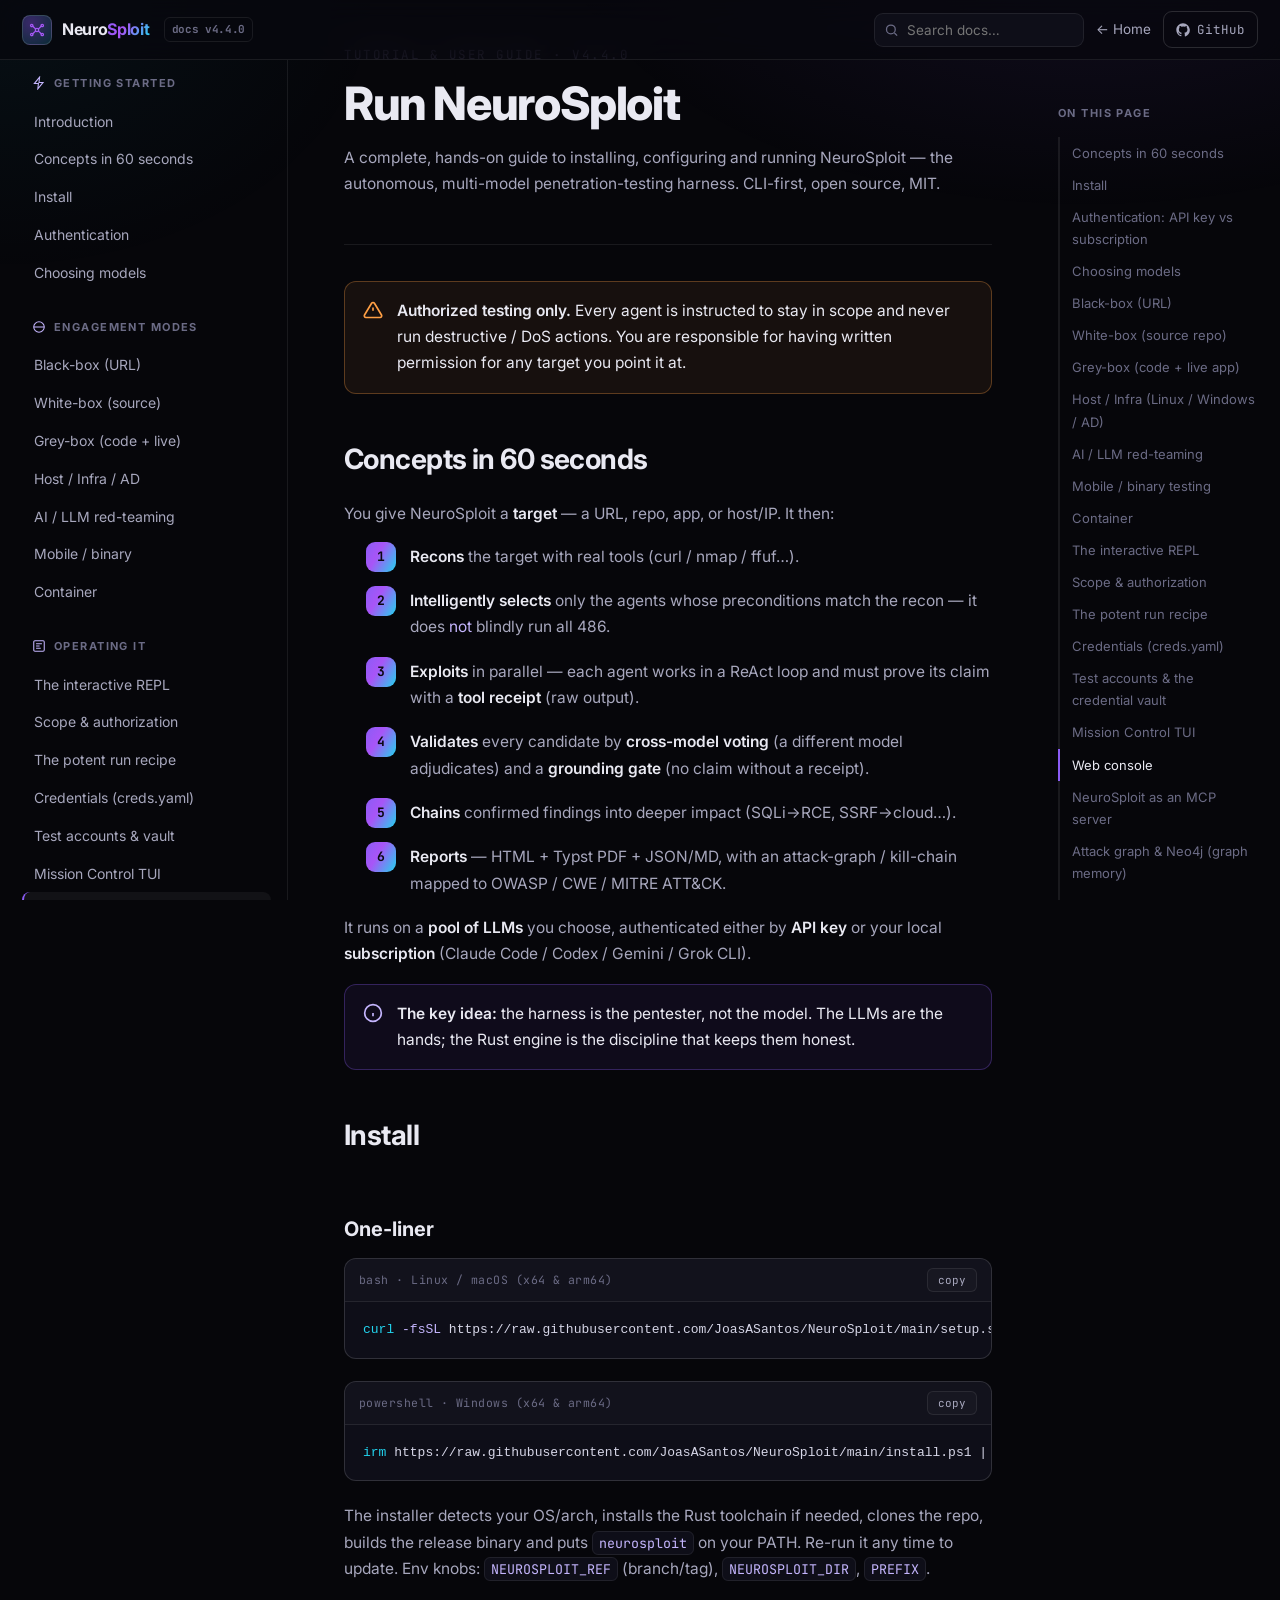
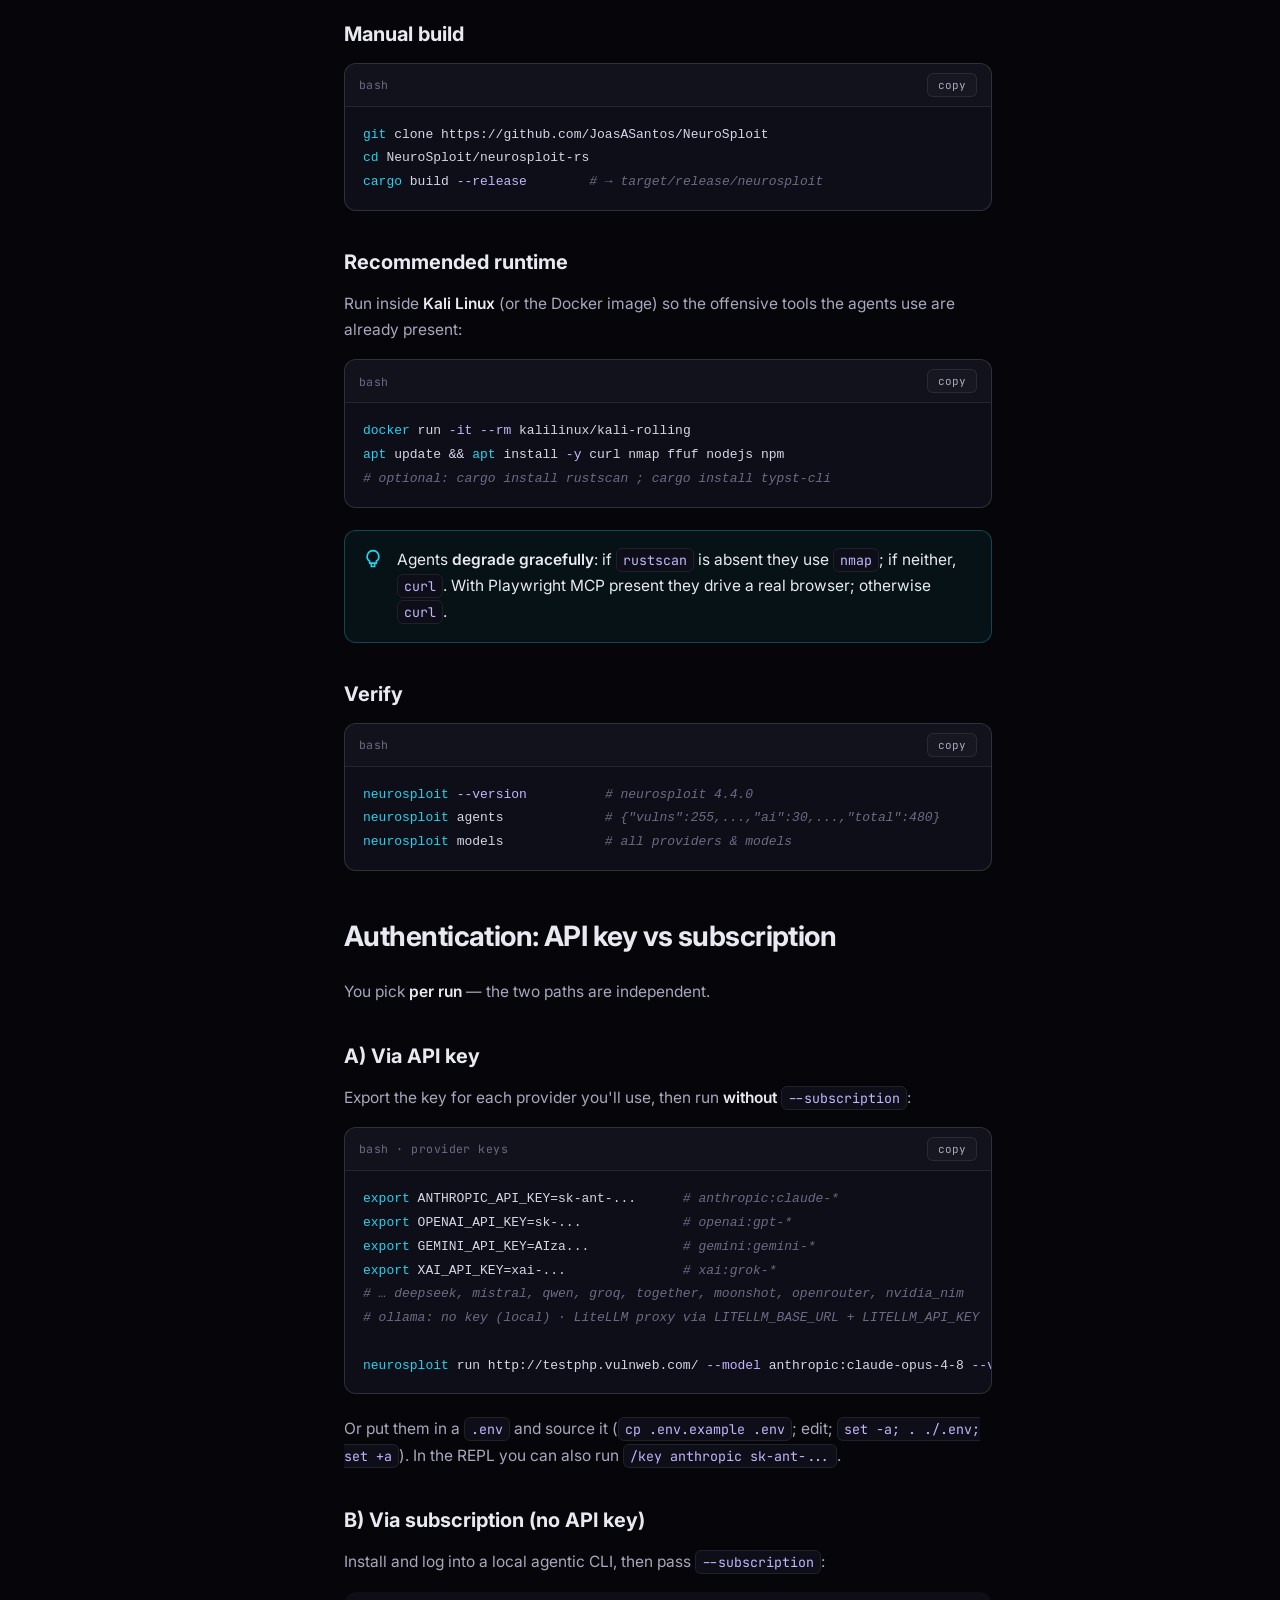
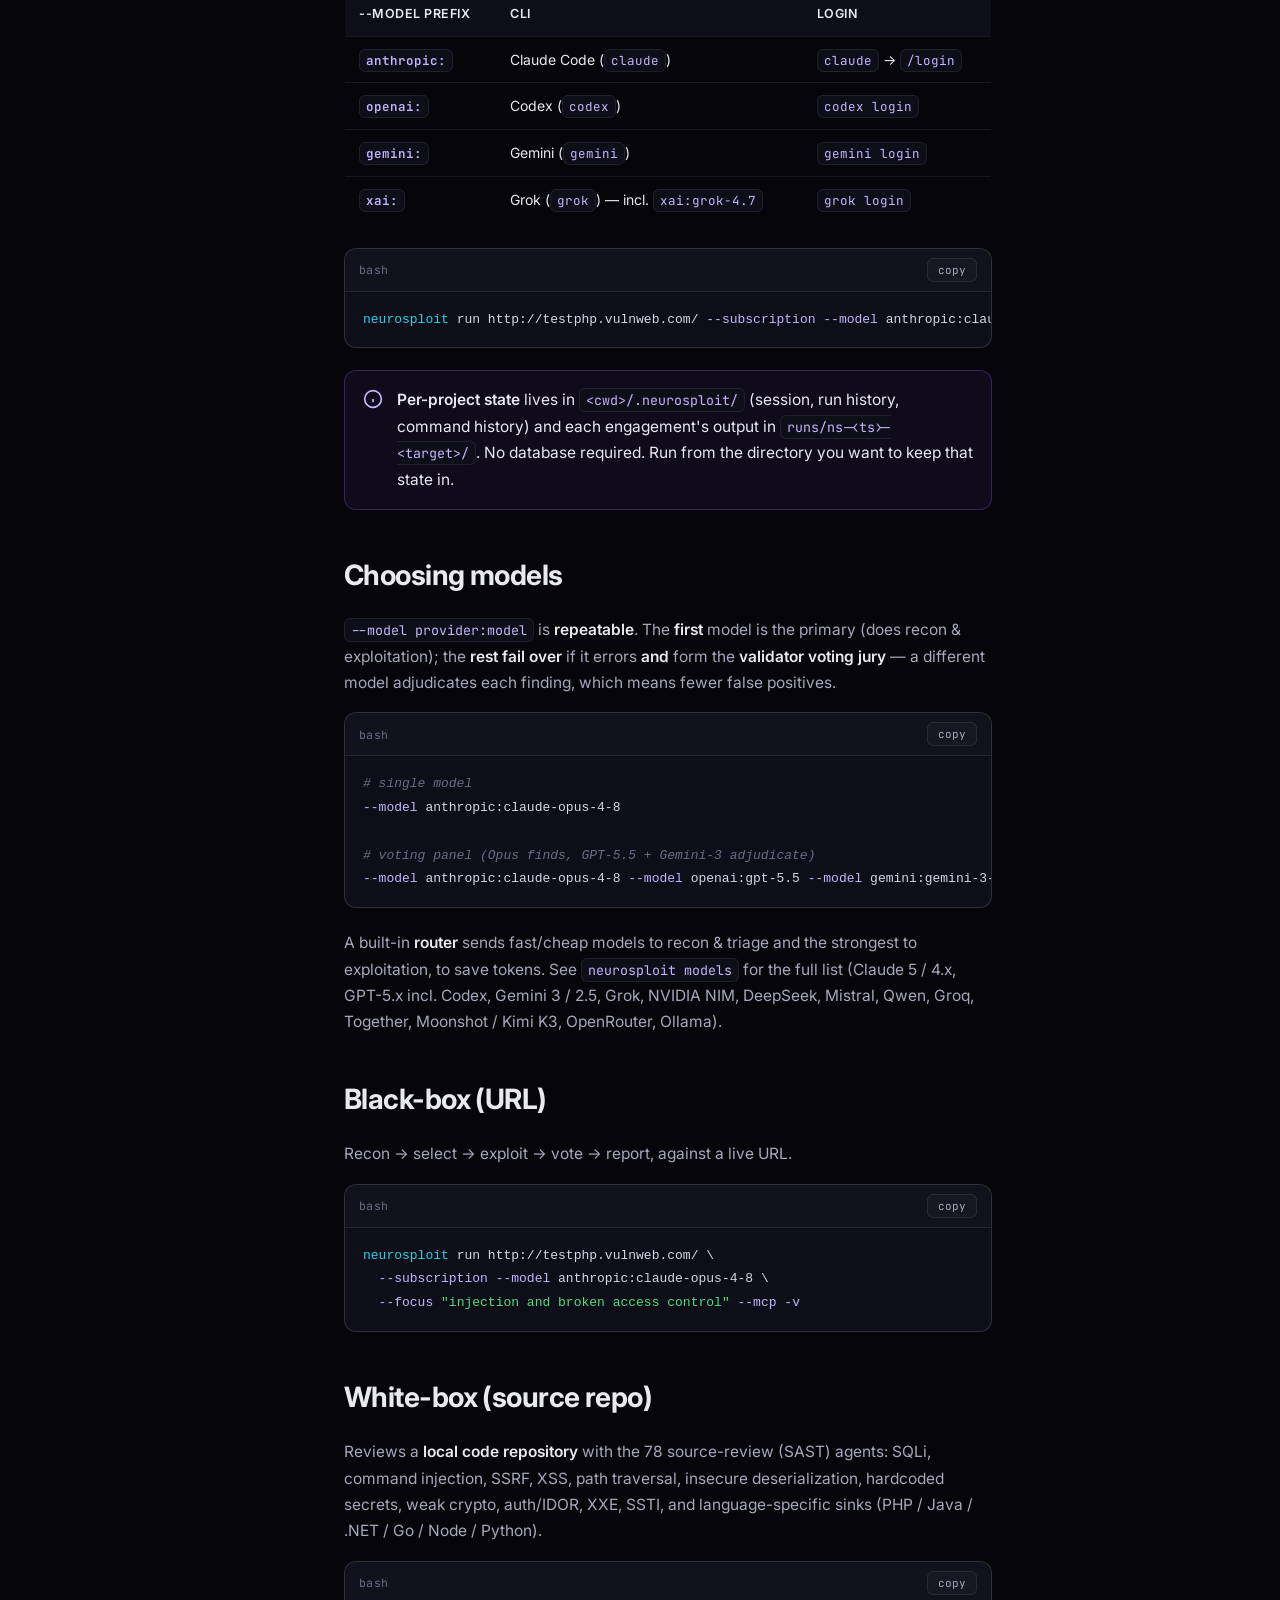
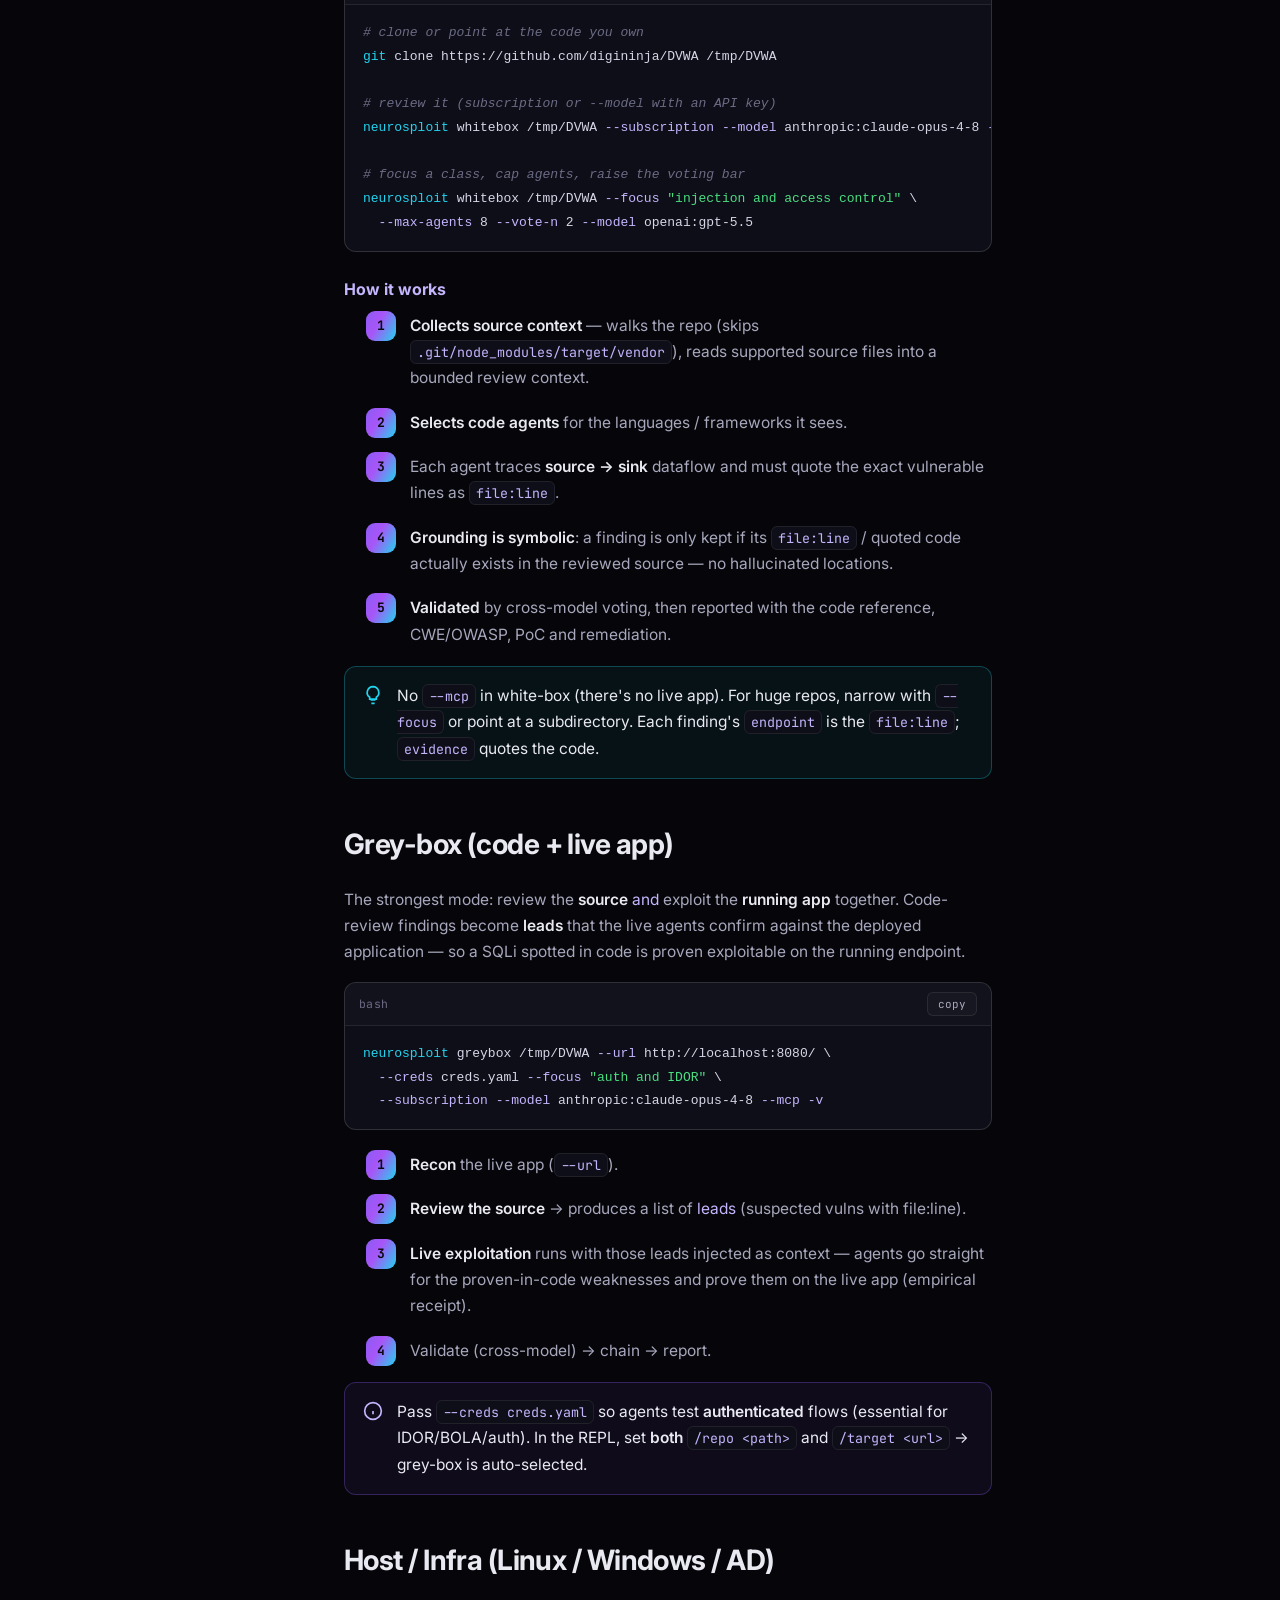
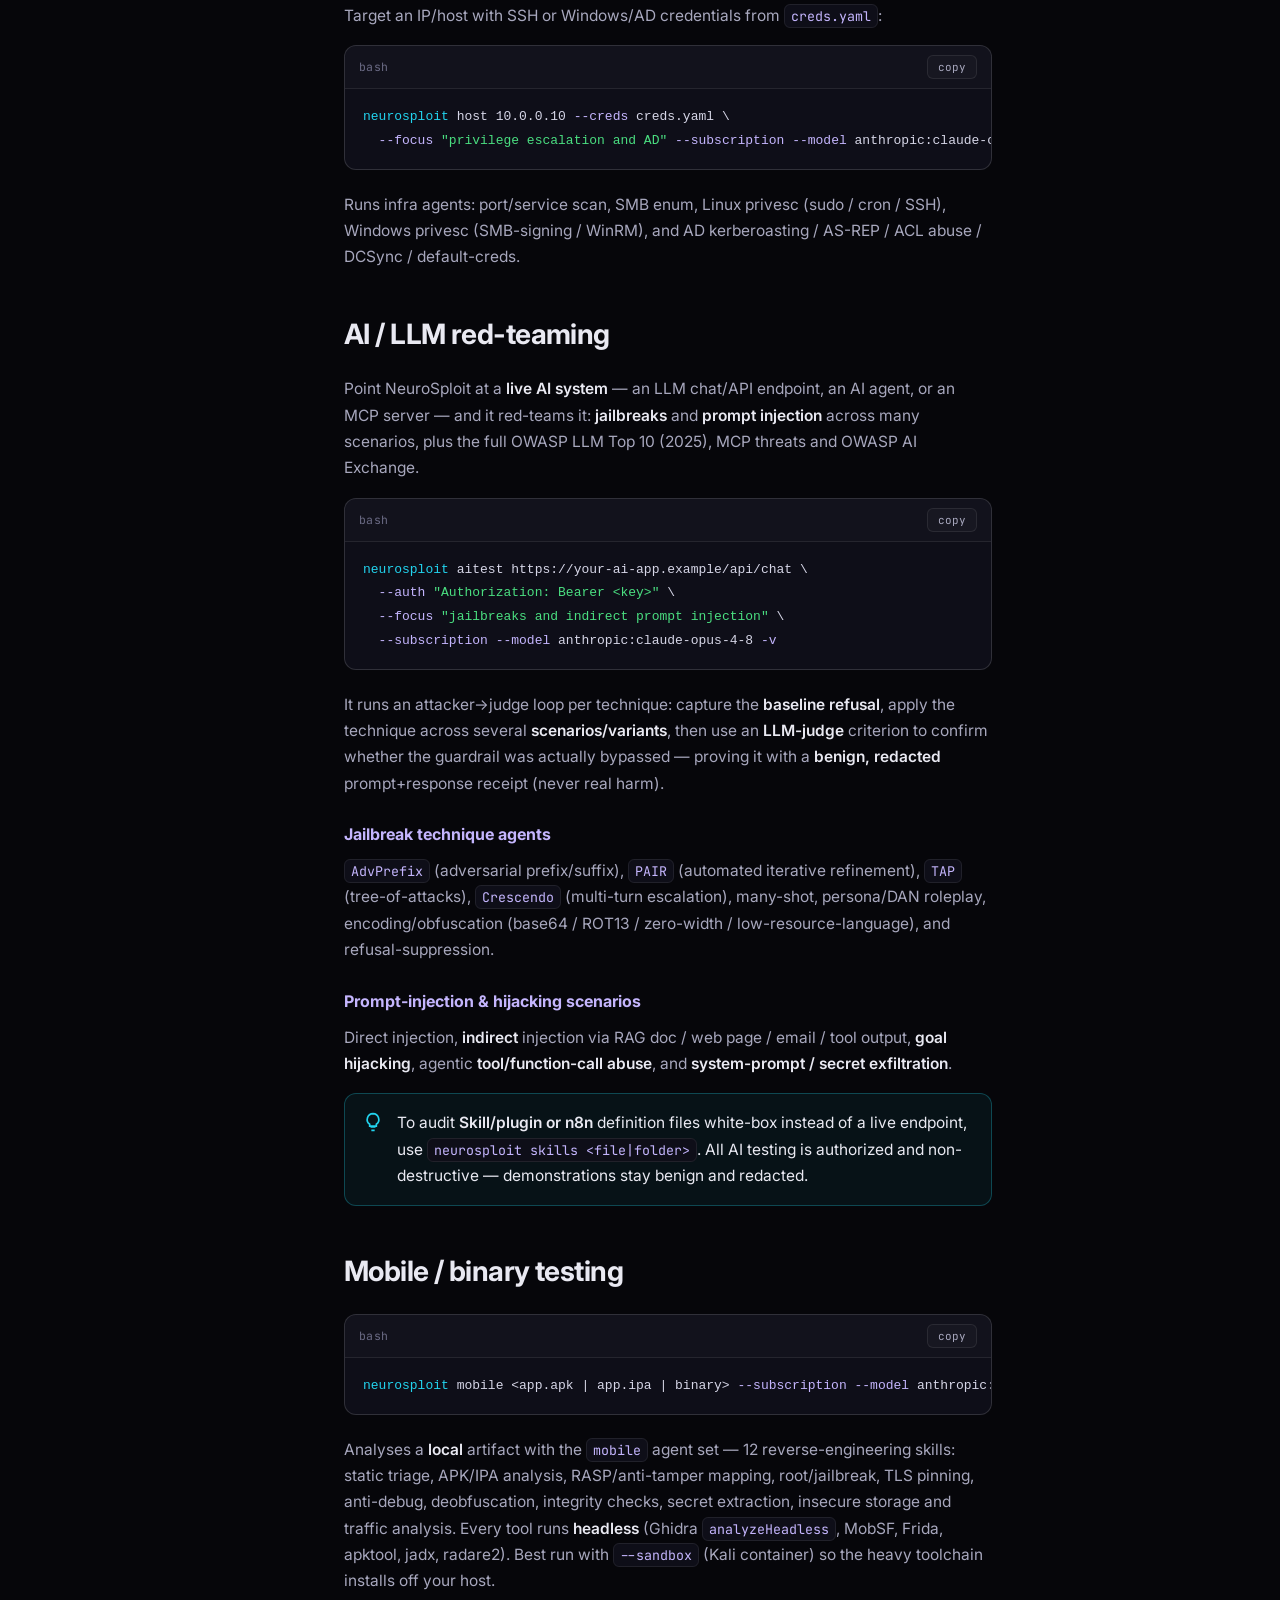
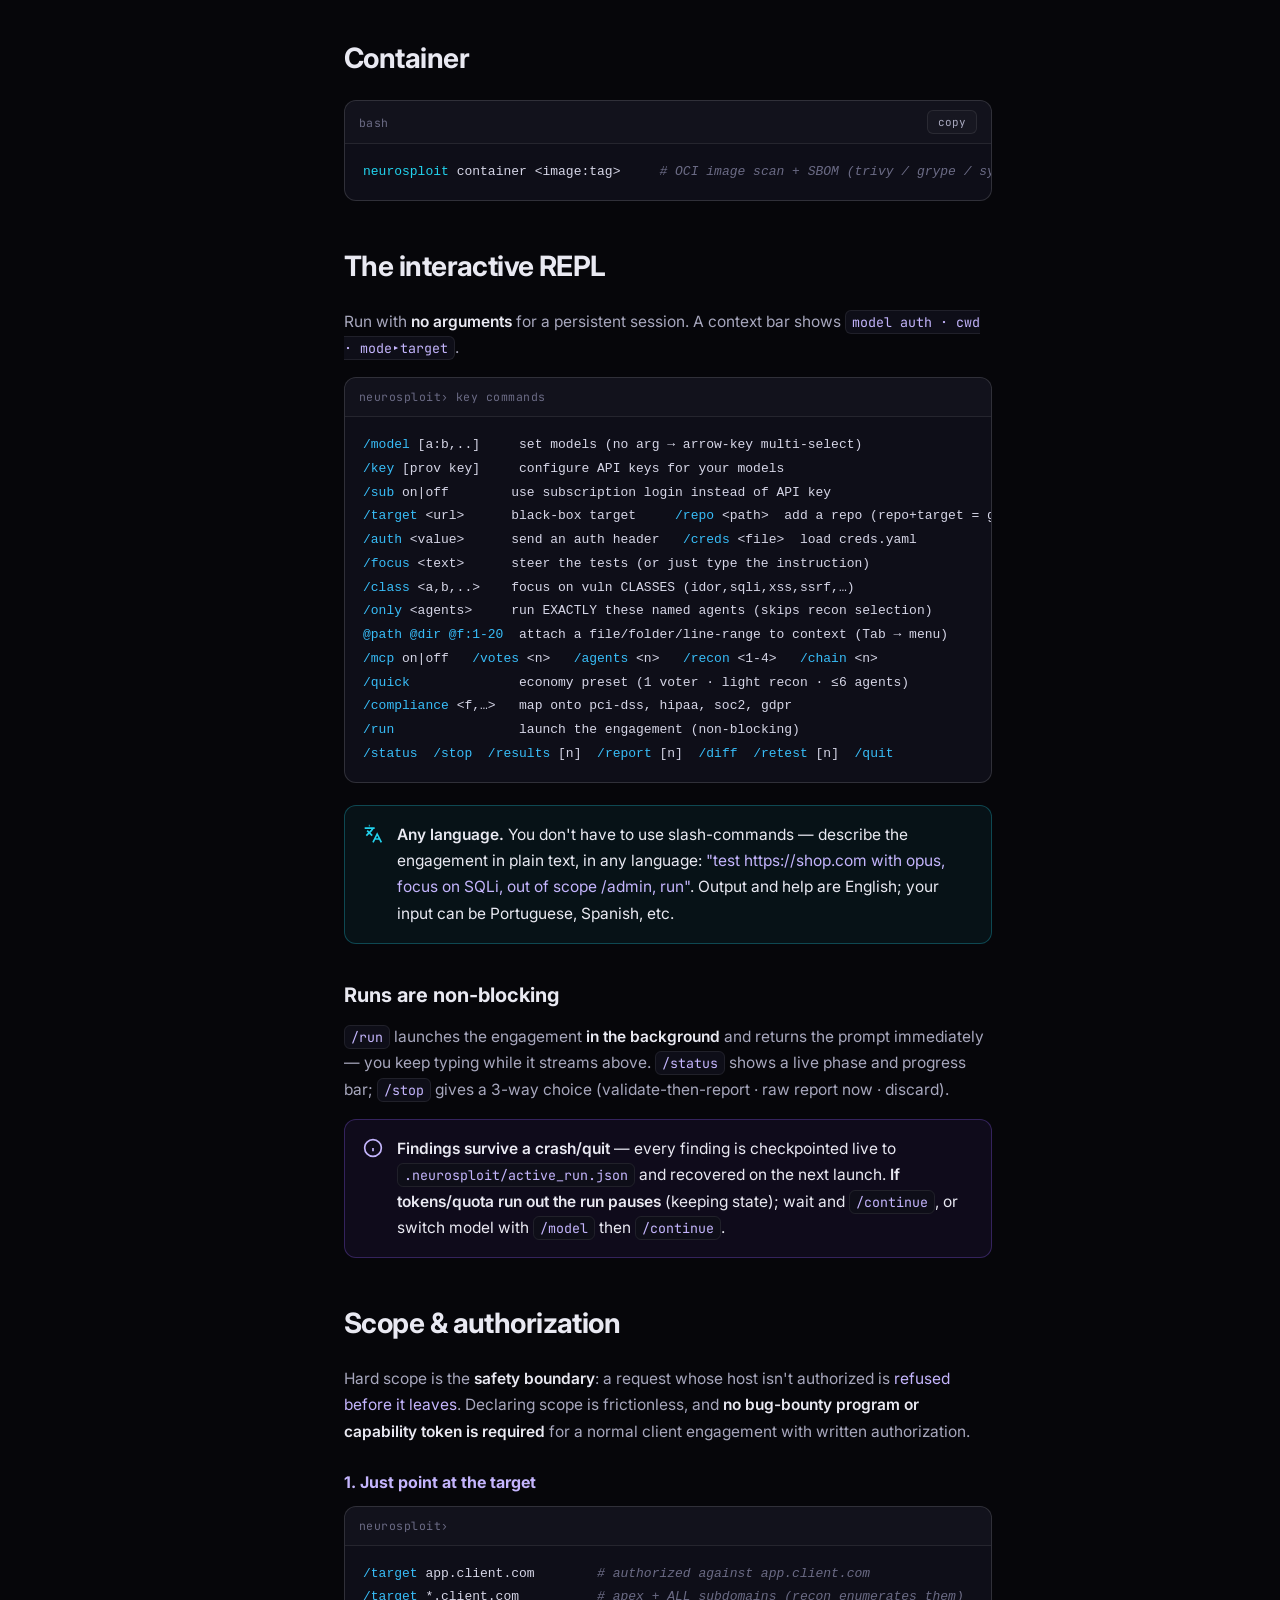
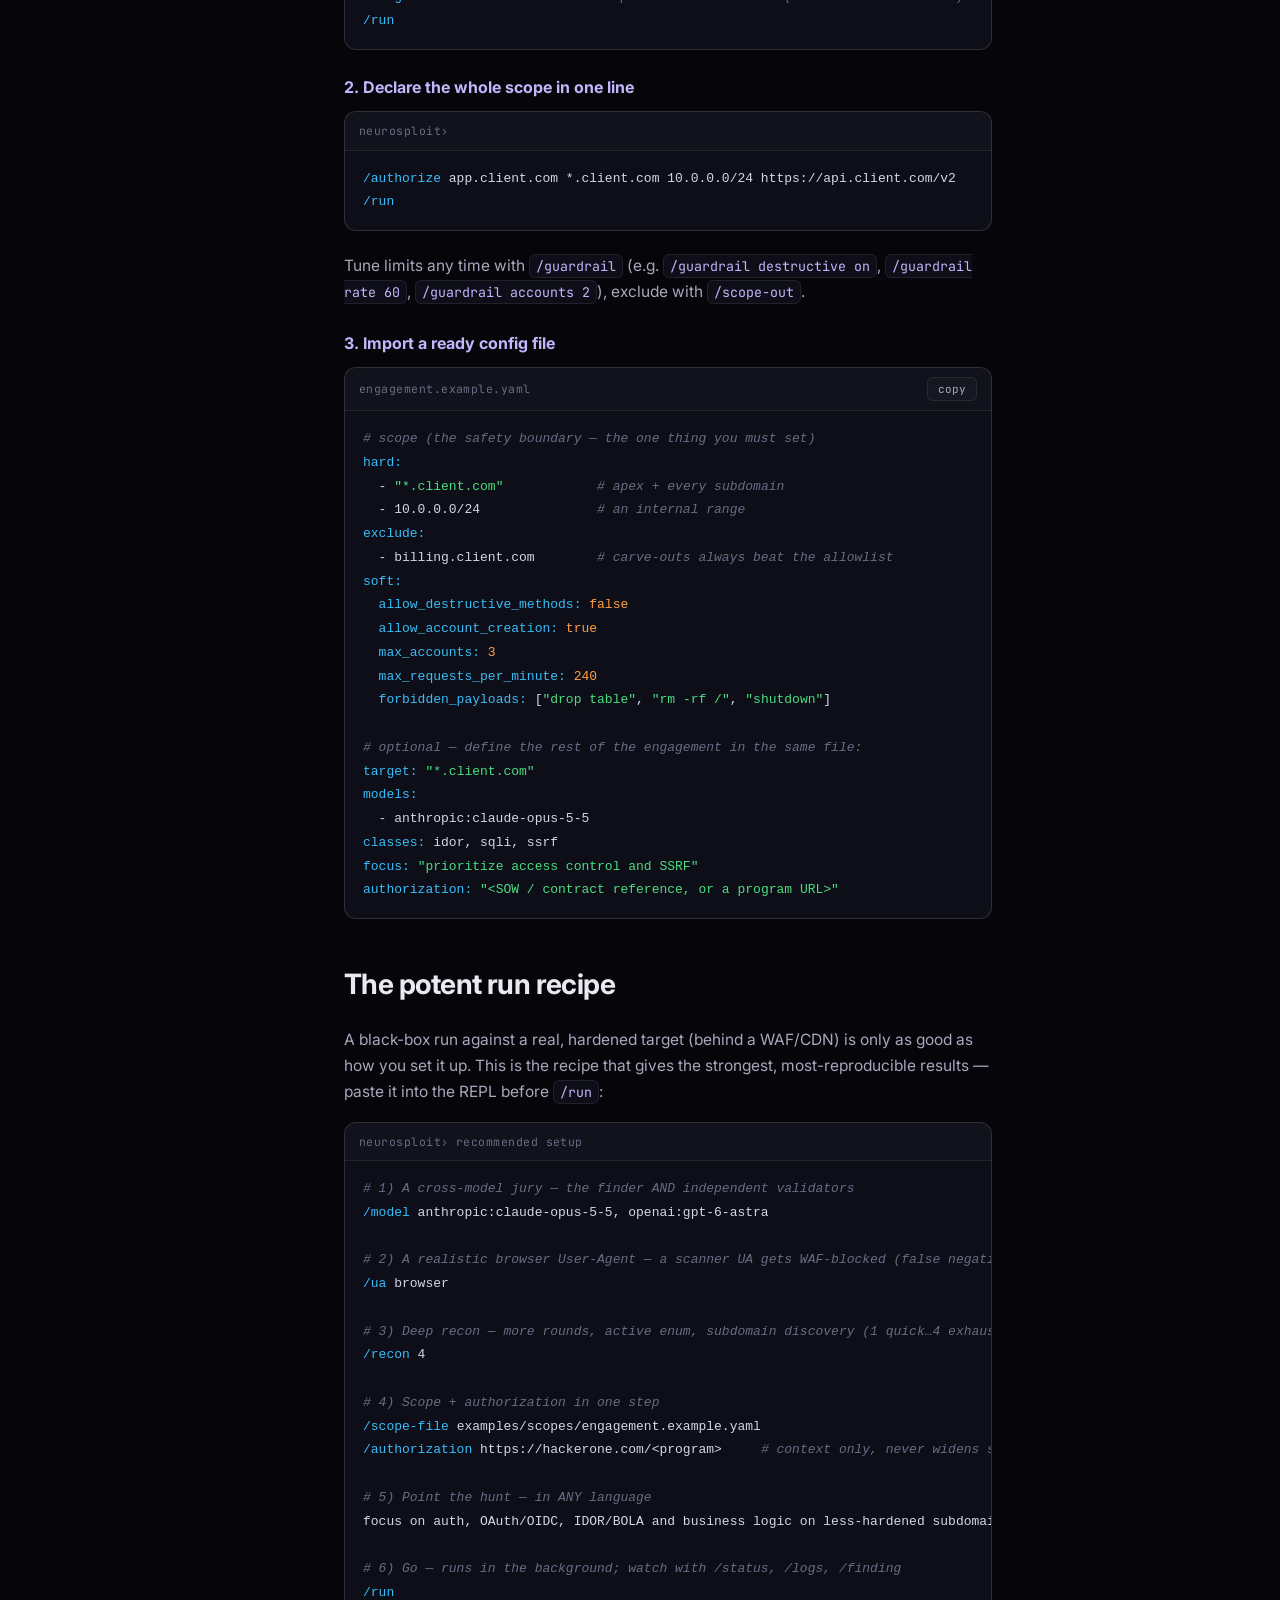
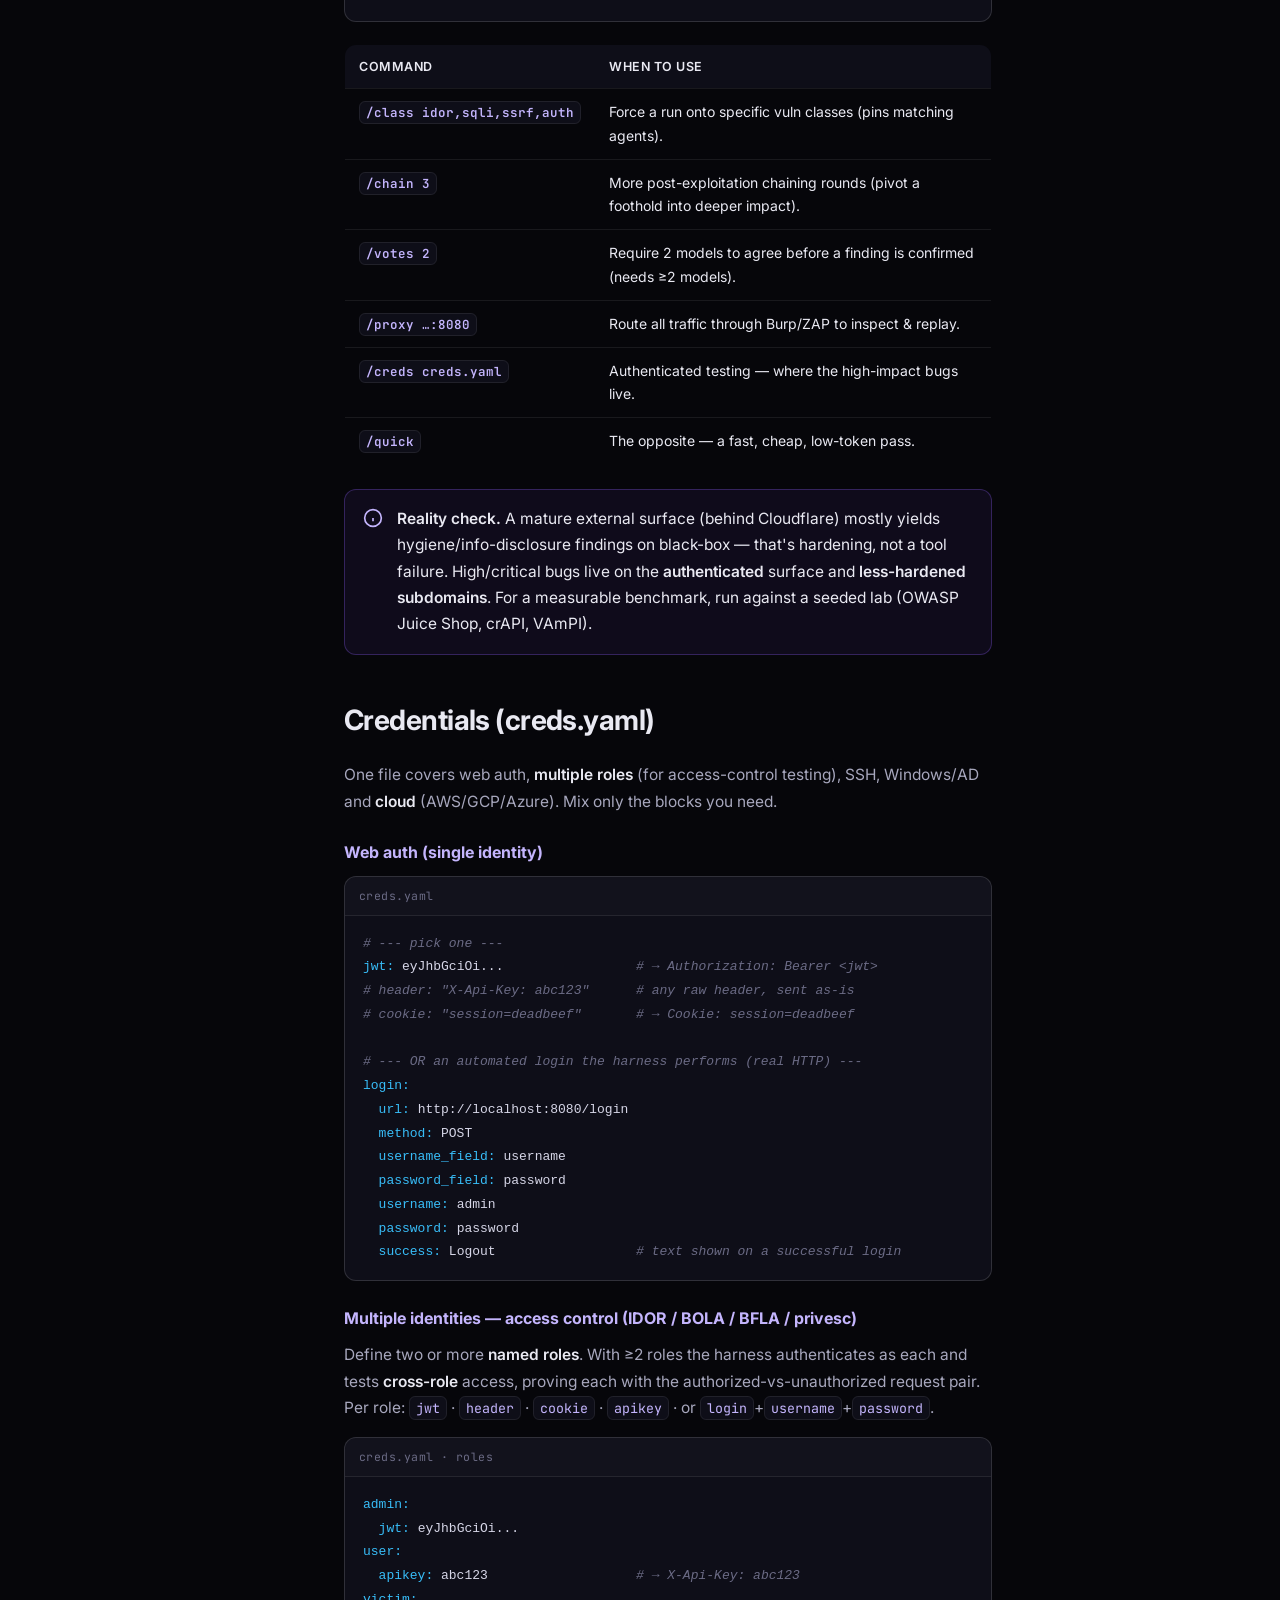
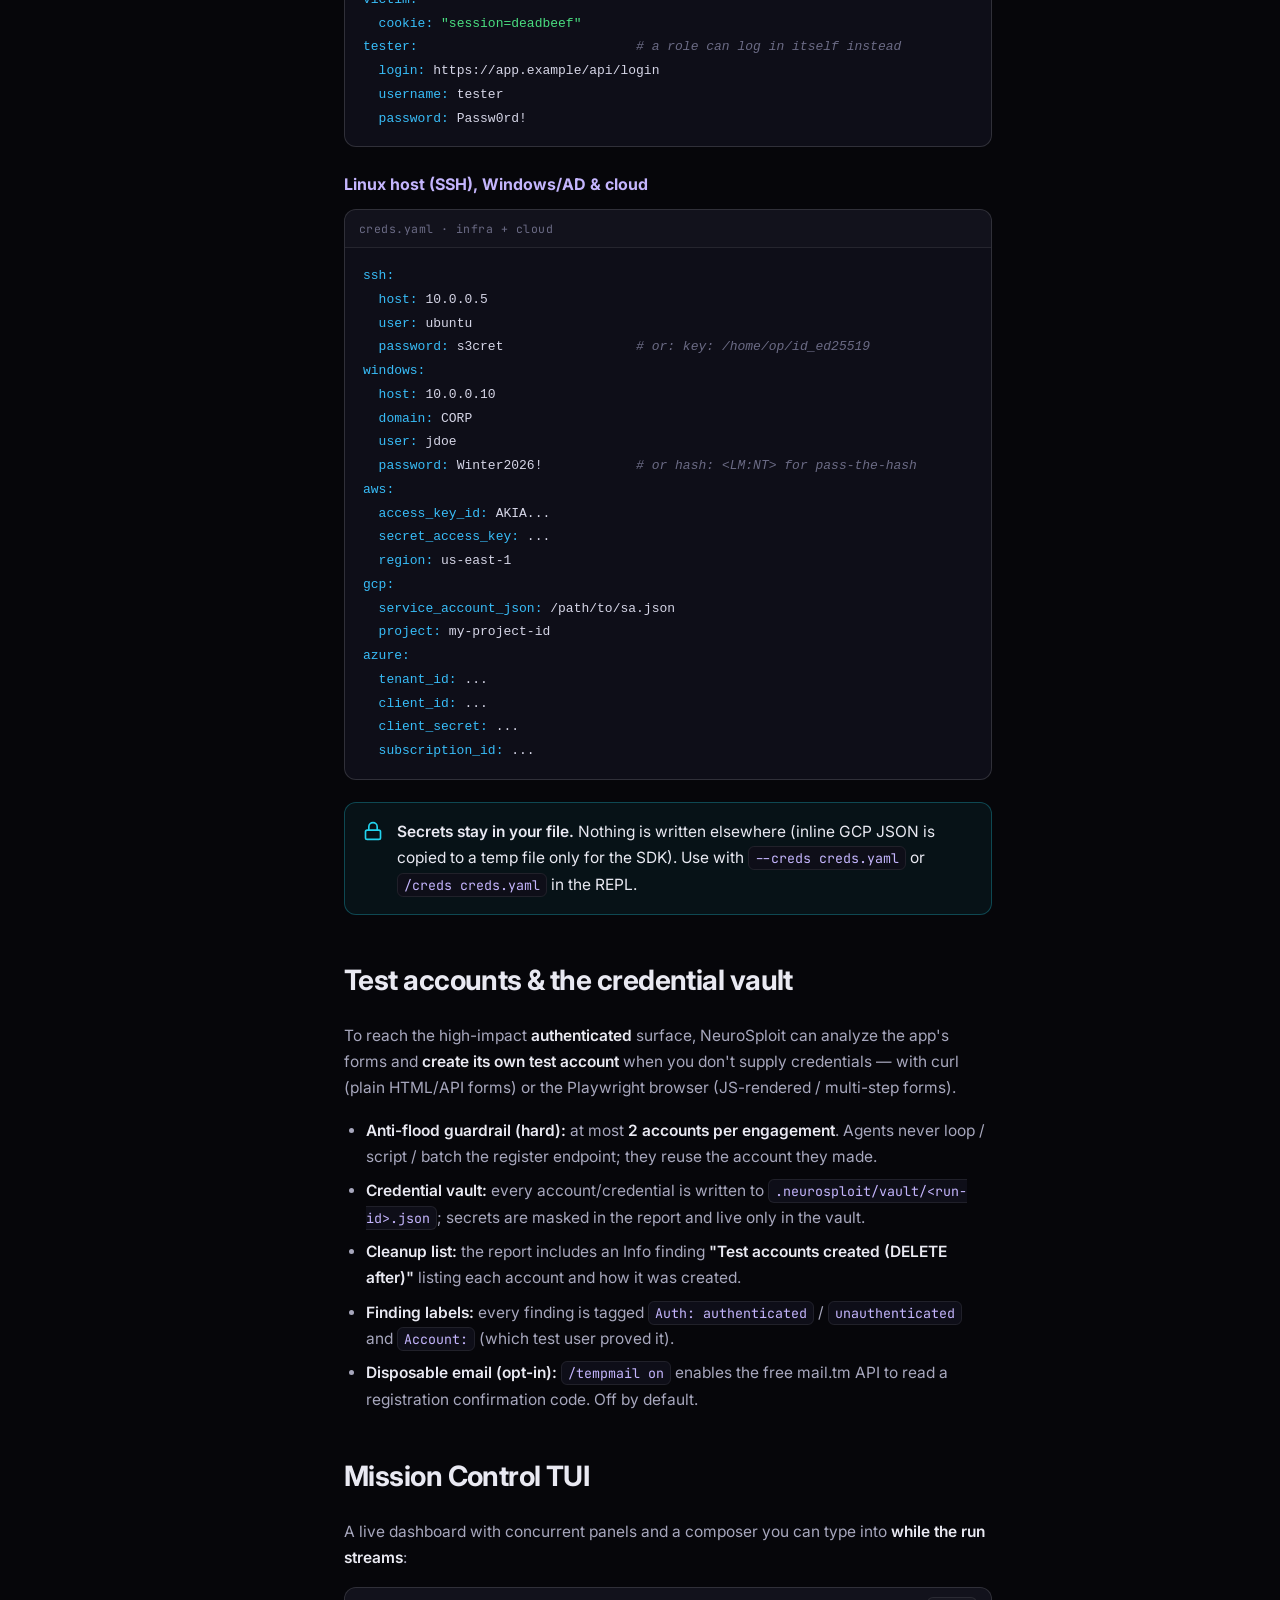
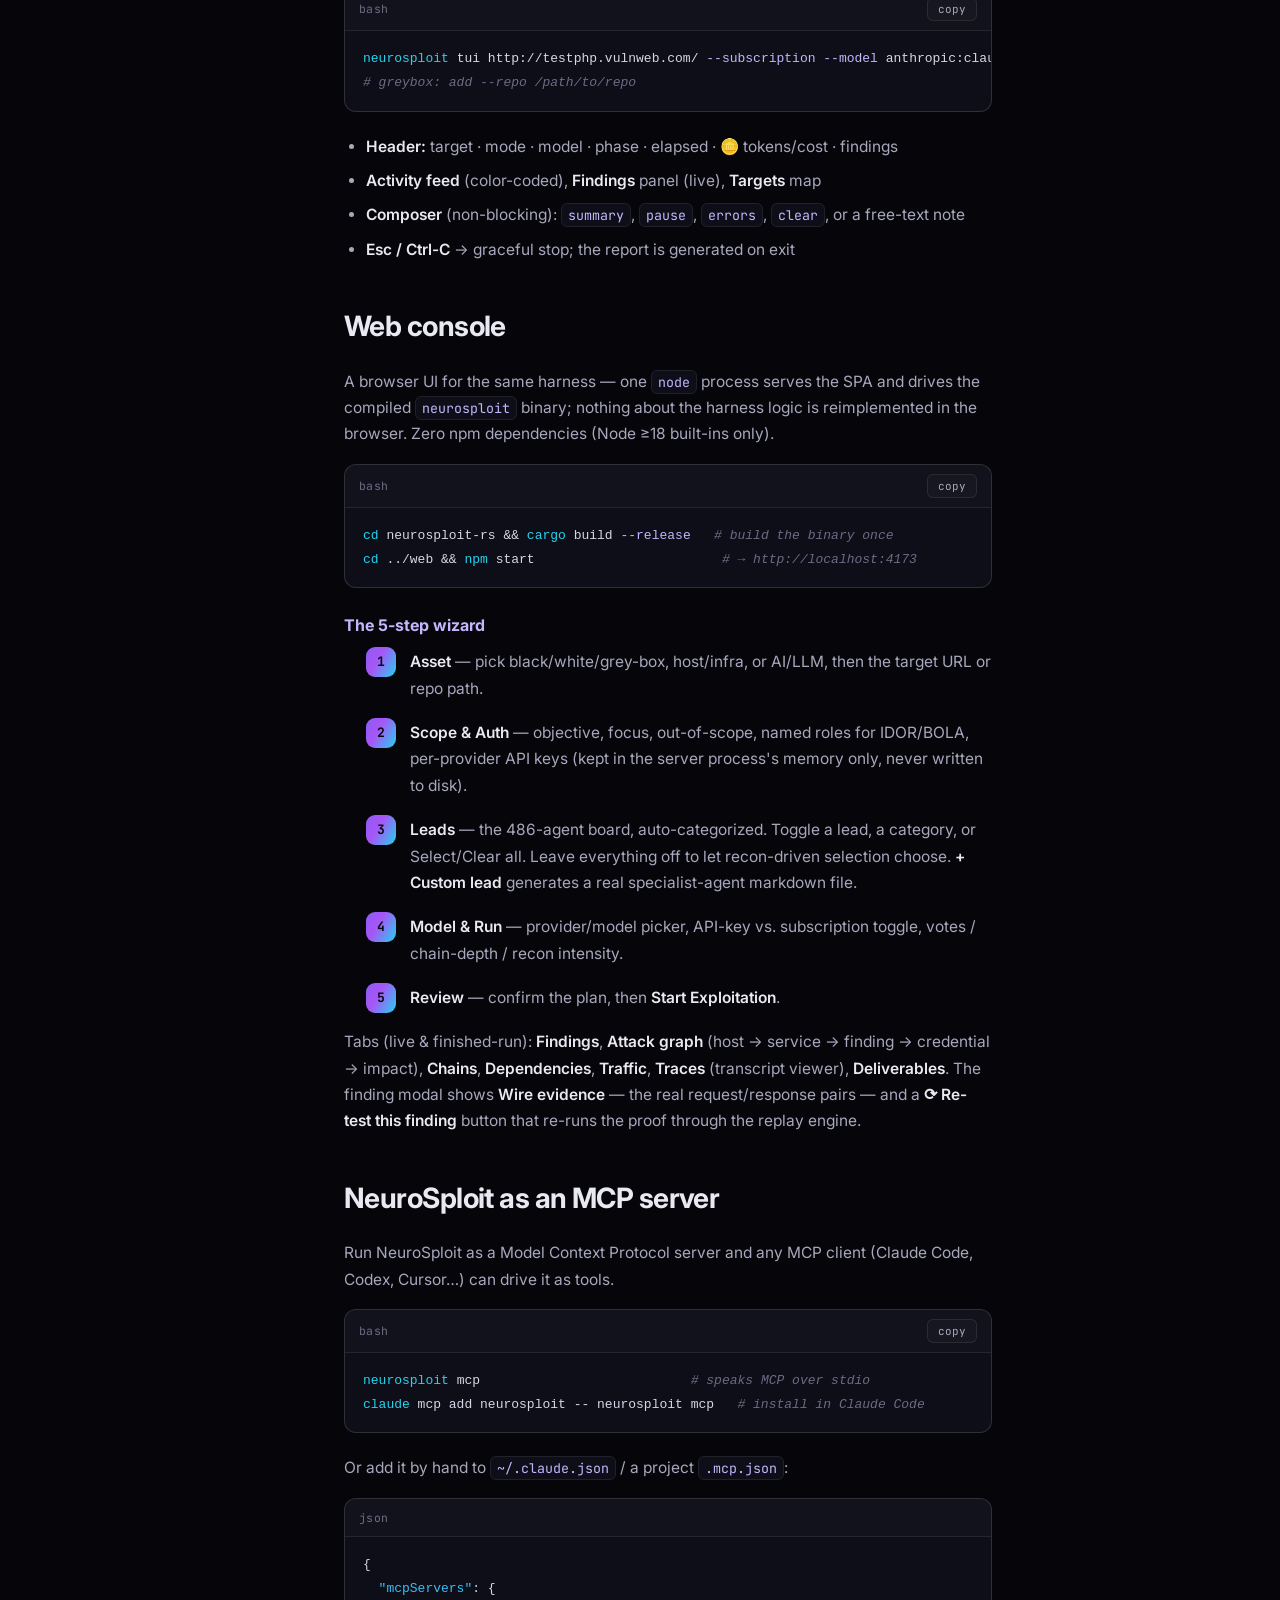
==== commit 73ff3a32: "chore: sync version to v4.4.0 Match the NeuroSploit harness release (v4.4.0) across the landing hero" ====
--- a/docs.html
+++ b/docs.html
@@ -21,7 +21,7 @@
     <a class="brand" href="index.html">
       <span class="logo"><svg viewBox="0 0 24 24" fill="none" stroke="url(#g)" stroke-width="1.7" stroke-linecap="round" stroke-linejoin="round"><defs><linearGradient id="g" x1="0" y1="0" x2="24" y2="24"><stop offset="0" stop-color="#a855f7"/><stop offset="1" stop-color="#22d3ee"/></linearGradient></defs><circle cx="12" cy="12" r="2.3"/><circle cx="5" cy="6" r="1.6"/><circle cx="19" cy="6" r="1.6"/><circle cx="5" cy="18" r="1.6"/><circle cx="19" cy="18" r="1.6"/><path d="M6.4 7 10 10.5M17.6 7 14 10.5M6.4 17 10 13.5M17.6 17 14 13.5"/></svg></span>
       <span>Neuro<b>Sploit</b></span>
-      <span class="doctag">docs v4.3.1</span>
+      <span class="doctag">docs v4.4.0</span>
     </a>
   </div>
   <div class="topbar-right">
@@ -94,7 +94,7 @@
   <main class="content" id="content">
 
     <div class="doc-hero" id="intro">
-      <p class="kicker">Tutorial &amp; User Guide · v4.3.1</p>
+      <p class="kicker">Tutorial &amp; User Guide · v4.4.0</p>
       <h1>Run NeuroSploit</h1>
       <p>A complete, hands-on guide to installing, configuring and running NeuroSploit — the autonomous, multi-model penetration-testing harness. CLI-first, open source, MIT.</p>
     </div>
@@ -161,7 +161,7 @@
       <h3>Verify</h3>
       <div class="codeblock">
         <div class="cb-bar"><span class="lang">bash</span><button class="copy-btn" data-copy="neurosploit --version">copy</button></div>
-        <pre><code><span class="tok-cmd">neurosploit</span> <span class="tok-flag">--version</span>          <span class="tok-comment"># neurosploit 4.3.1</span>
+        <pre><code><span class="tok-cmd">neurosploit</span> <span class="tok-flag">--version</span>          <span class="tok-comment"># neurosploit 4.4.0</span>
 <span class="tok-cmd">neurosploit</span> agents             <span class="tok-comment"># {"vulns":255,...,"ai":30,...,"total":480}</span>
 <span class="tok-cmd">neurosploit</span> models             <span class="tok-comment"># all providers &amp; models</span></code></pre>
       </div>
